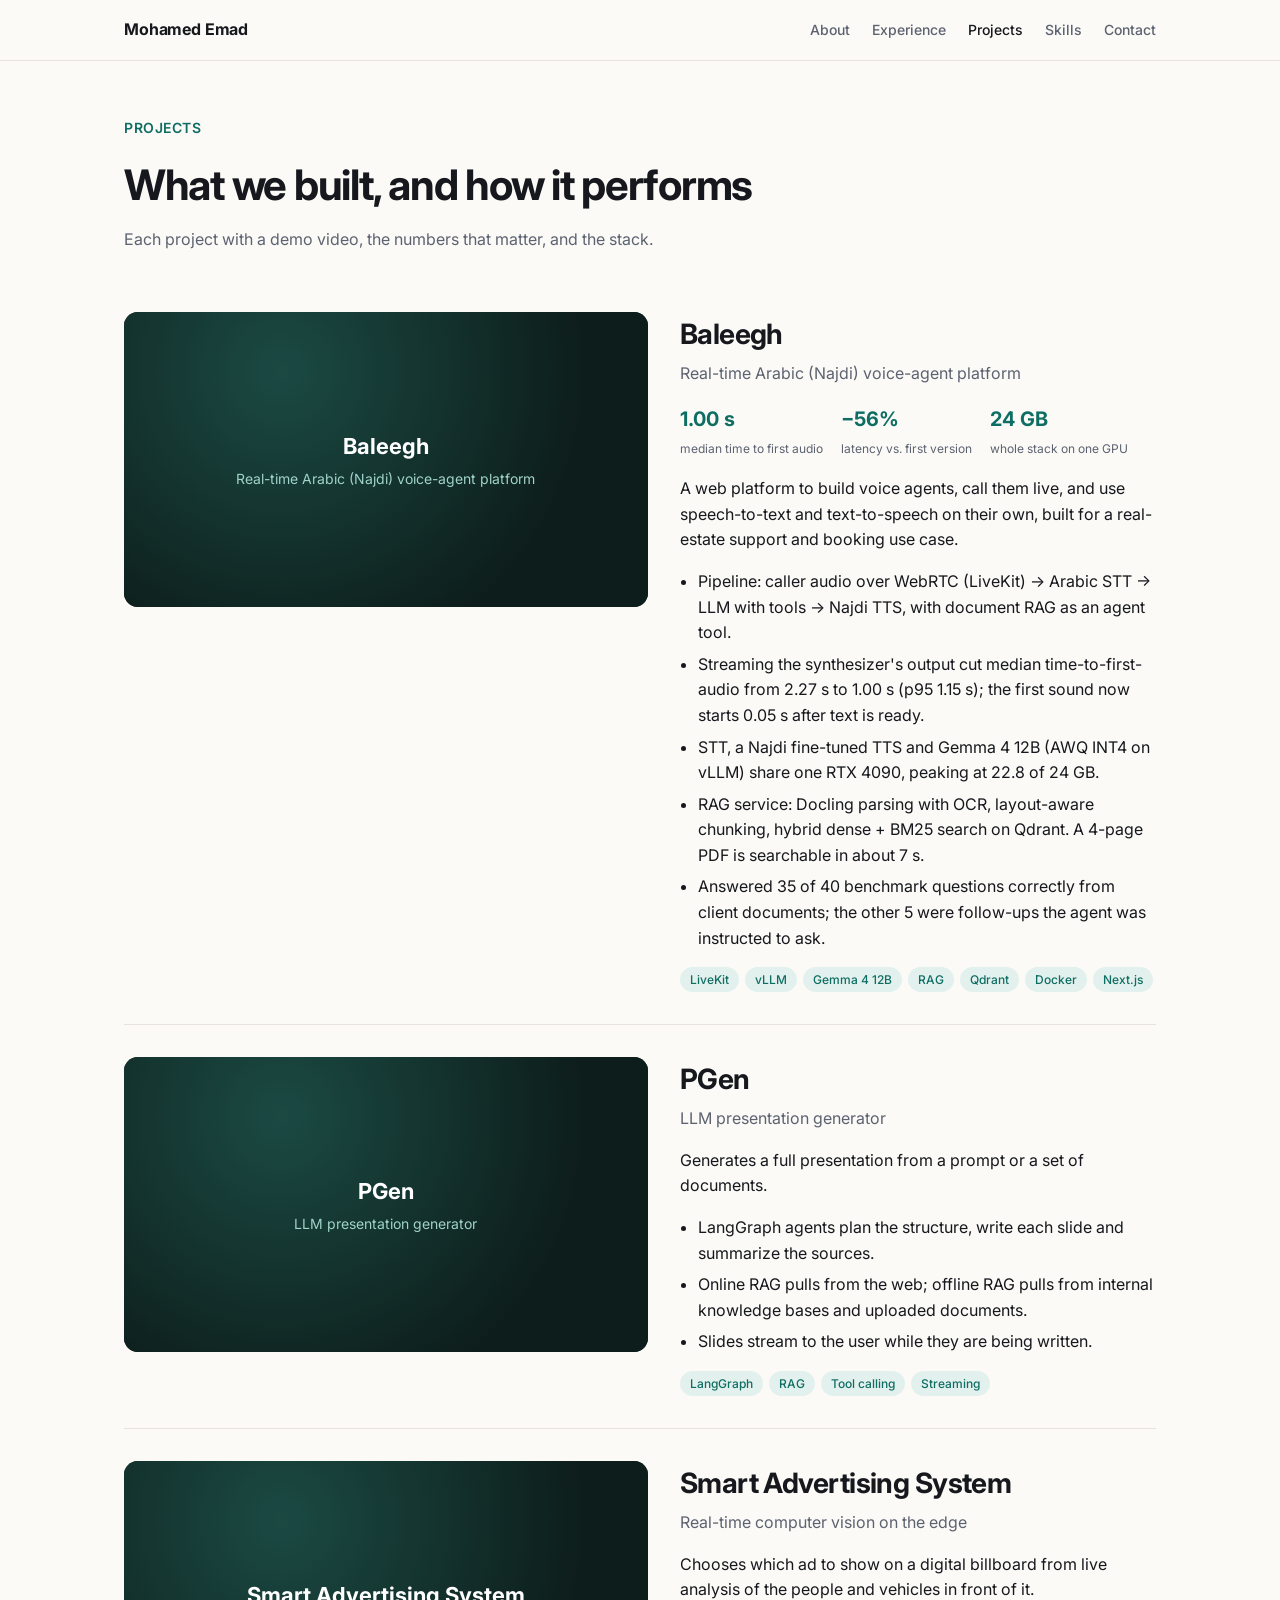
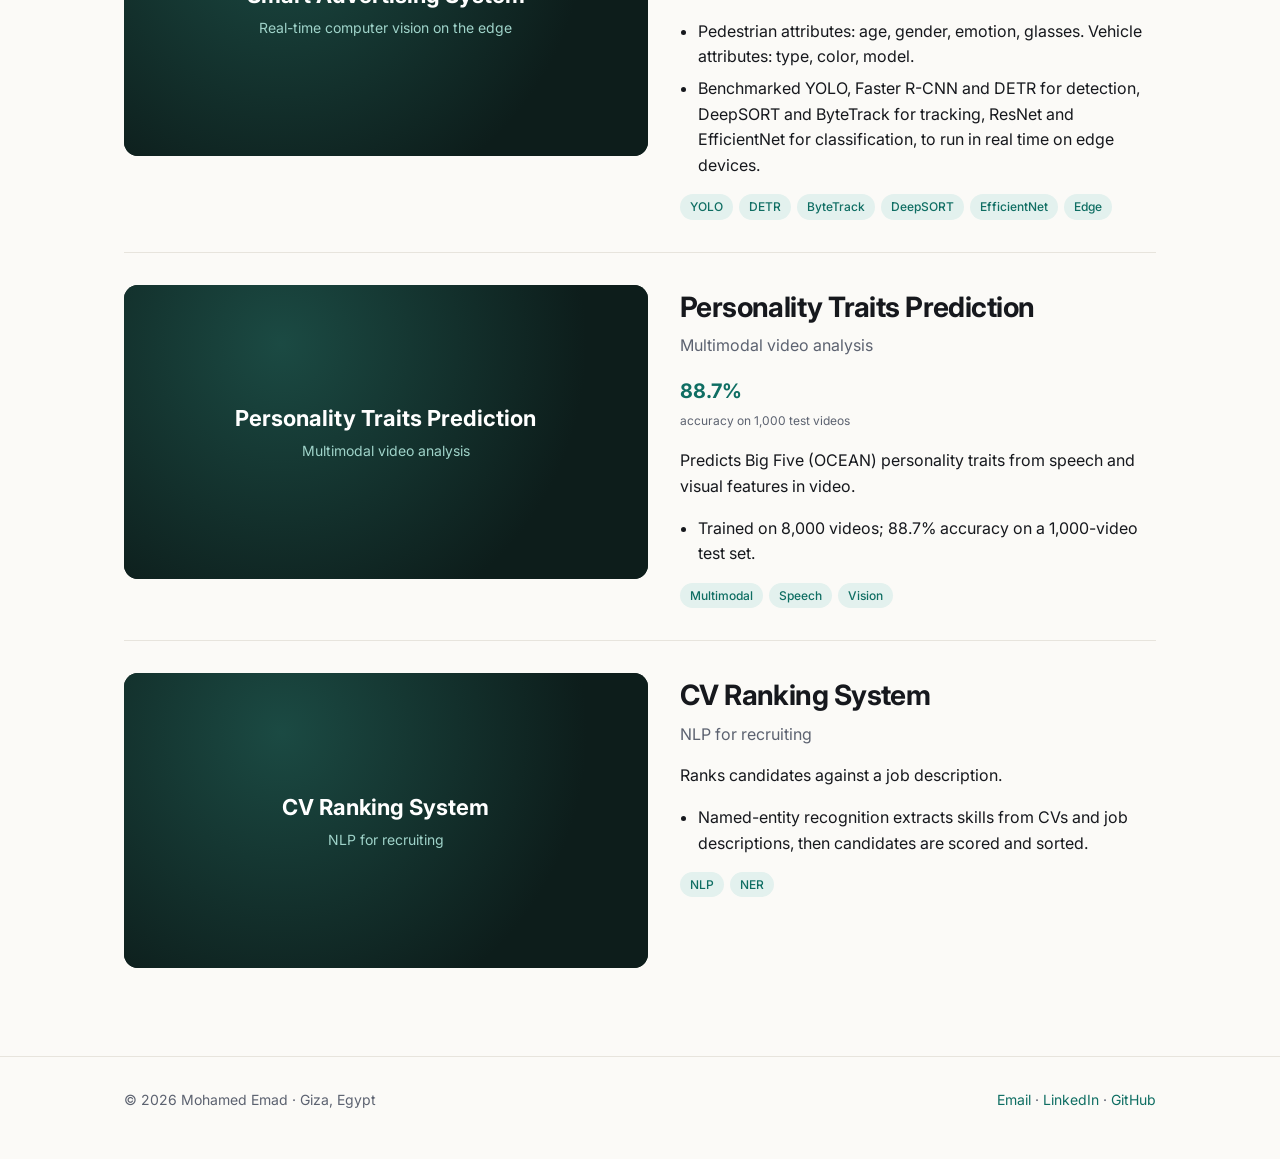
==== projects.html @ a898c3c2 "update" ====
<!DOCTYPE html>
<html lang="en">
<head>
  <meta charset="utf-8">
  <meta name="viewport" content="width=device-width, initial-scale=1">
  <meta name="description" content="Projects by Mohamed Emad: voice agents, LLM systems and real-time computer vision.">
  <title>Projects · Mohamed Emad</title>
  <link rel="preconnect" href="https://fonts.googleapis.com">
  <link href="https://fonts.googleapis.com/css2?family=Inter:wght@400;500;600;700&display=swap" rel="stylesheet">
  <link rel="stylesheet" href="style.css">
</head>
<body data-page="projects">
  <nav class="nav" id="nav"></nav>

  <section>
    <div class="wrap">
      <p class="eyebrow">Projects</p>
      <h1 style="font-size:42px;letter-spacing:-0.03em;margin:0 0 8px">What we built, and how it performs</h1>
      <p class="lead">Each project with a demo video, the numbers that matter, and the stack.</p>
      <div id="cases"></div>
    </div>
  </section>

  <footer id="footer"></footer>

  <script src="data/portfolio.js"></script>
  <script src="app.js"></script>
</body>
</html>
---- style.css ----
:root {
  --bg: #fbfaf7;
  --surface: #ffffff;
  --ink: #16181d;
  --muted: #5c6270;
  --line: #e7e4dd;
  --accent: #0f6e63;
  --accent-soft: #e3f1ee;
  --radius: 14px;
  --max: 1080px;
}

* { box-sizing: border-box; }
html { scroll-behavior: smooth; }
body {
  margin: 0;
  font-family: "Inter", system-ui, -apple-system, "Segoe UI", sans-serif;
  background: var(--bg);
  color: var(--ink);
  line-height: 1.6;
  -webkit-font-smoothing: antialiased;
}
a { color: var(--accent); text-decoration: none; }
a:hover { text-decoration: underline; }
img, video { max-width: 100%; display: block; }

.wrap { max-width: var(--max); margin: 0 auto; padding: 0 24px; }

/* Nav */
.nav {
  position: sticky; top: 0; z-index: 10;
  background: rgba(251, 250, 247, 0.9);
  backdrop-filter: blur(8px);
  border-bottom: 1px solid var(--line);
}
.nav .wrap { display: flex; align-items: center; justify-content: space-between; height: 60px; }
.nav .brand { font-weight: 700; color: var(--ink); letter-spacing: -0.01em; }
.nav ul { list-style: none; display: flex; gap: 22px; margin: 0; padding: 0; }
.nav ul a { color: var(--muted); font-size: 14px; font-weight: 500; }
.nav ul a:hover, .nav ul a.active { color: var(--ink); text-decoration: none; }

/* Hero */
.hero { padding: 72px 0 48px; }
.hero .wrap { display: grid; grid-template-columns: 1fr auto; gap: 48px; align-items: center; }
.eyebrow { color: var(--accent); font-weight: 600; font-size: 14px; letter-spacing: 0.04em; text-transform: uppercase; margin: 0 0 12px; }
.hero h1 { font-size: clamp(36px, 5vw, 54px); line-height: 1.08; letter-spacing: -0.03em; margin: 0 0 12px; }
.hero .tagline { font-size: 18px; color: var(--muted); margin: 0 0 20px; }
.hero p.about { max-width: 600px; margin: 0 0 12px; }
.photo {
  width: 220px; height: 220px; border-radius: 50%; object-fit: cover;
  border: 6px solid var(--surface); box-shadow: 0 10px 30px rgba(0,0,0,0.08);
  background: var(--accent-soft);
}
.actions { display: flex; flex-wrap: wrap; gap: 10px; margin-top: 24px; }
.btn {
  display: inline-flex; align-items: center; gap: 8px;
  padding: 10px 18px; border-radius: 999px; font-weight: 600; font-size: 14px;
  border: 1px solid var(--line); background: var(--surface); color: var(--ink);
}
.btn:hover { text-decoration: none; border-color: var(--ink); }
.btn.primary { background: var(--ink); color: #fff; border-color: var(--ink); }
.btn.primary:hover { background: #000; }

.stats { display: grid; grid-template-columns: repeat(4, 1fr); gap: 1px; background: var(--line); border: 1px solid var(--line); border-radius: var(--radius); overflow: hidden; margin-top: 48px; }
.stat { background: var(--surface); padding: 20px; }
.stat b { display: block; font-size: 28px; letter-spacing: -0.02em; }
.stat span { color: var(--muted); font-size: 13px; }

/* Sections */
section { padding: 56px 0; }
section h2 { font-size: 28px; letter-spacing: -0.02em; margin: 0 0 8px; }
section .lead { color: var(--muted); margin: 0 0 28px; }

.grid { display: grid; gap: 16px; }
.grid.cols-3 { grid-template-columns: repeat(3, 1fr); }
.grid.cols-2 { grid-template-columns: repeat(2, 1fr); }
.card { background: var(--surface); border: 1px solid var(--line); border-radius: var(--radius); padding: 22px; }
.card h3 { margin: 0 0 6px; font-size: 17px; }
.card p { margin: 0; color: var(--muted); font-size: 15px; }

/* Projects */
.project { background: var(--surface); border: 1px solid var(--line); border-radius: var(--radius); overflow: hidden; display: flex; flex-direction: column; }
.media { aspect-ratio: 16 / 9; background: #10201e; position: relative; }
.media video, .media iframe, .media img { width: 100%; height: 100%; object-fit: cover; border: 0; }
.media .placeholder {
  position: absolute; inset: 0; display: grid; place-items: center; text-align: center;
  color: #9fd3c9; font-size: 14px; padding: 16px;
  background: radial-gradient(circle at 30% 20%, #1b4a43, #0d1d1b 70%);
}
.media .placeholder strong { display: block; color: #fff; font-size: 22px; margin-bottom: 4px; }
.project .body { padding: 22px; display: flex; flex-direction: column; gap: 12px; flex: 1; }
.project h3 { margin: 0; font-size: 20px; letter-spacing: -0.01em; }
.project .sub { color: var(--muted); margin: -8px 0 0; font-size: 15px; }
.metrics { display: flex; flex-wrap: wrap; gap: 10px 18px; }
.metrics div b { display: block; font-size: 20px; color: var(--accent); }
.metrics div span { font-size: 12px; color: var(--muted); }
.tags { display: flex; flex-wrap: wrap; gap: 6px; margin-top: auto; }
.tag { font-size: 12px; padding: 3px 10px; border-radius: 999px; background: var(--accent-soft); color: var(--accent); font-weight: 500; }

.case { display: grid; grid-template-columns: 1.1fr 1fr; gap: 32px; align-items: start; padding: 32px 0; border-top: 1px solid var(--line); }
.case:first-of-type { border-top: 0; }
.case .media { border-radius: var(--radius); overflow: hidden; }
.case ul { padding-left: 18px; margin: 0; }
.case li { margin-bottom: 6px; }

/* Experience */
.timeline { border-left: 2px solid var(--line); margin-left: 6px; }
.job { position: relative; padding: 0 0 28px 28px; }
.job::before { content: ""; position: absolute; left: -7px; top: 6px; width: 12px; height: 12px; border-radius: 50%; background: var(--accent); border: 3px solid var(--bg); }
.job h3 { margin: 0; font-size: 17px; }
.job .meta { color: var(--muted); font-size: 14px; margin-bottom: 6px; }
.job ul { margin: 0; padding-left: 18px; }

/* Skills */
.skills { display: grid; grid-template-columns: repeat(auto-fit, minmax(300px, 1fr)); gap: 16px; }
.skills .card .tags { margin-top: 10px; }

footer { border-top: 1px solid var(--line); padding: 32px 0 48px; color: var(--muted); font-size: 14px; }
footer .wrap { display: flex; justify-content: space-between; flex-wrap: wrap; gap: 12px; }

@media (max-width: 860px) {
  .hero .wrap, .case { grid-template-columns: 1fr; }
  .hero .photo { order: -1; width: 140px; height: 140px; }
  .grid.cols-3, .grid.cols-2 { grid-template-columns: 1fr; }
  .stats { grid-template-columns: repeat(2, 1fr); }
  .nav .brand { white-space: nowrap; }
  .nav ul { gap: 14px; }
  .nav ul li:nth-child(1), .nav ul li:nth-child(4) { display: none; }
  .hero { padding-top: 40px; }
}
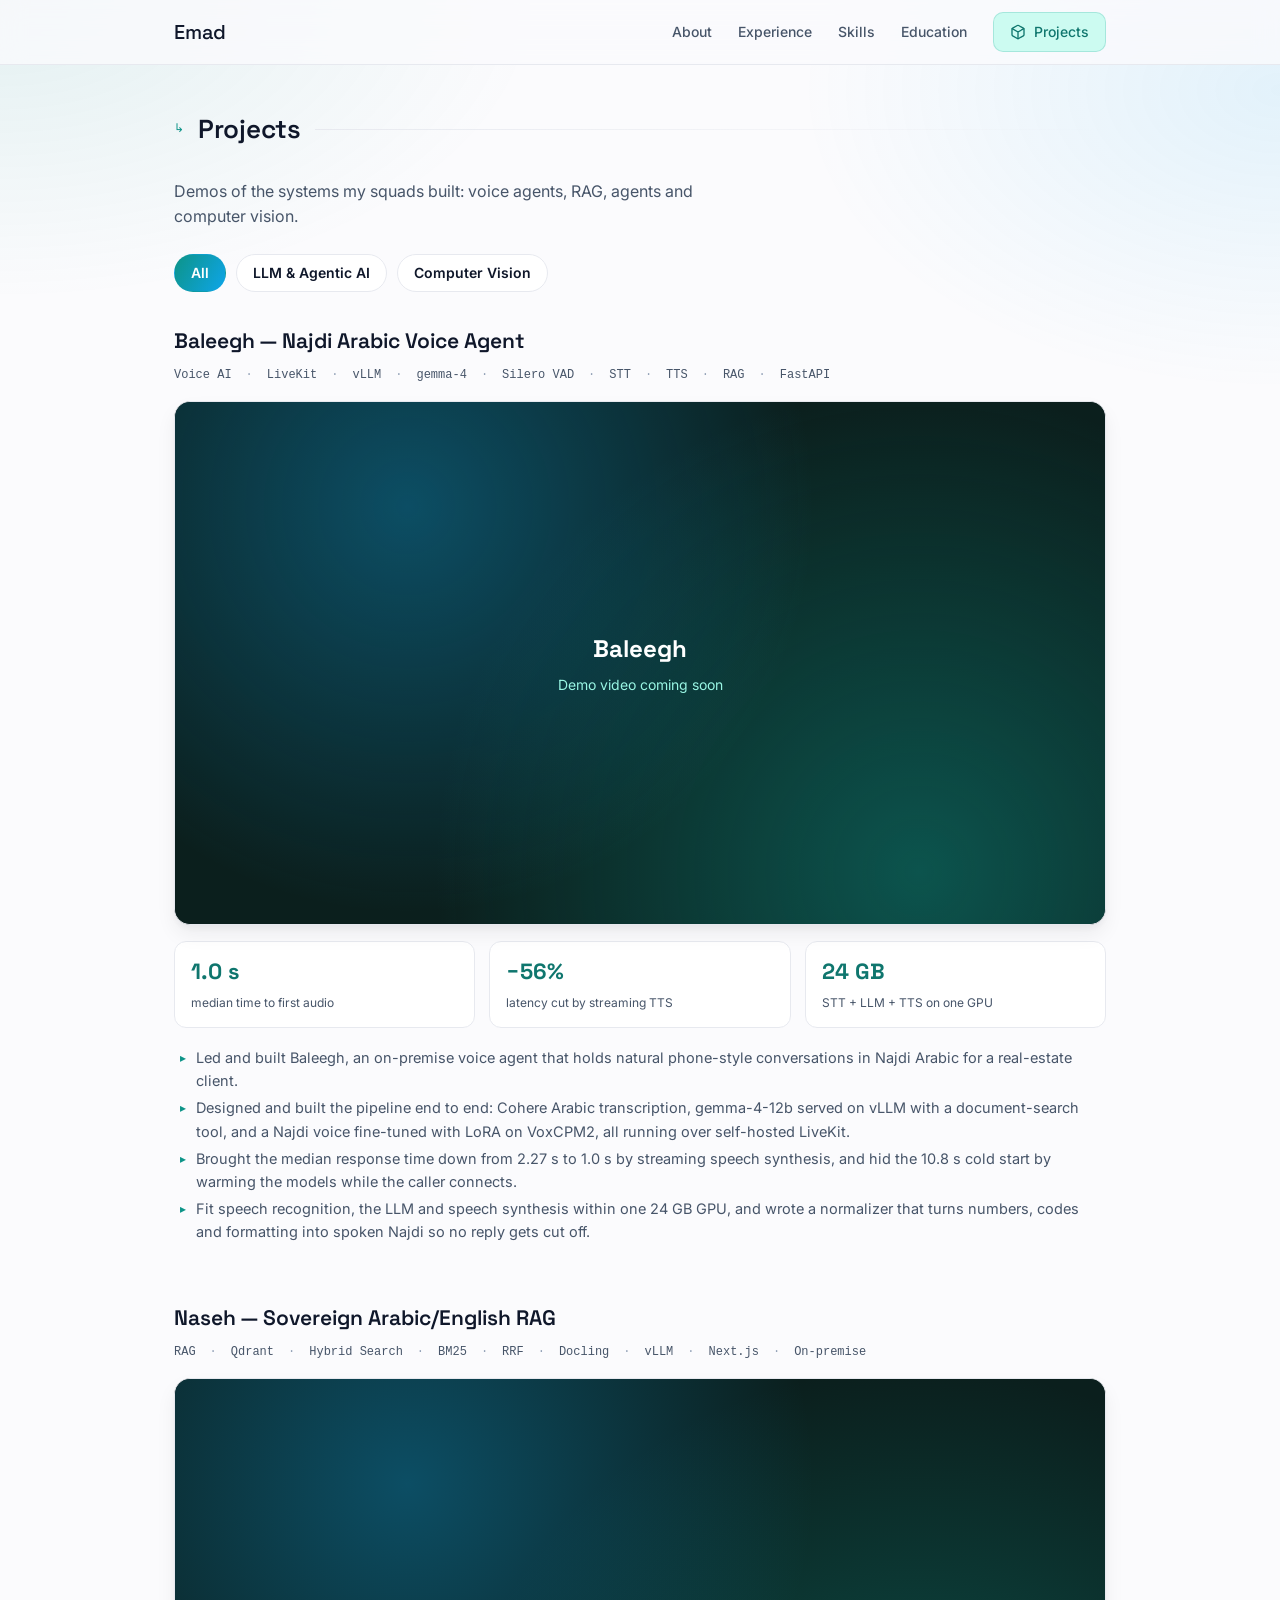
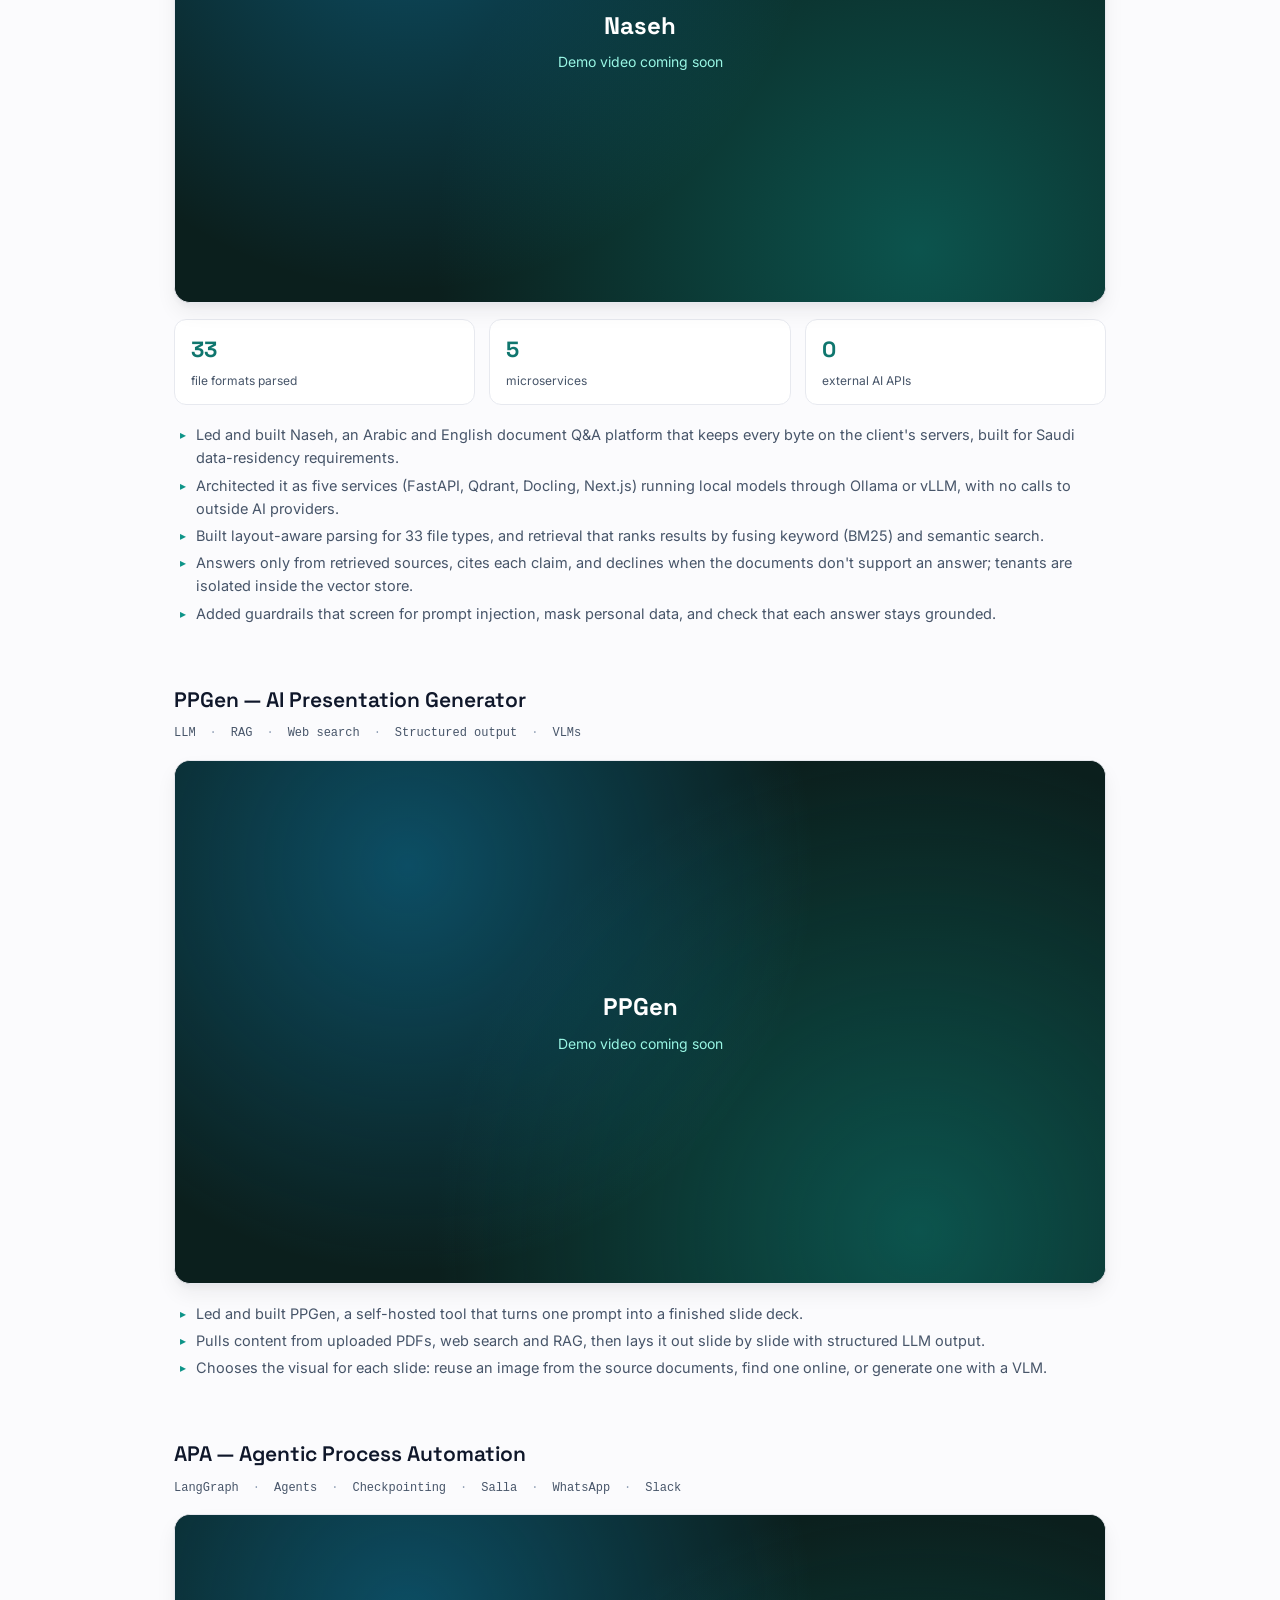
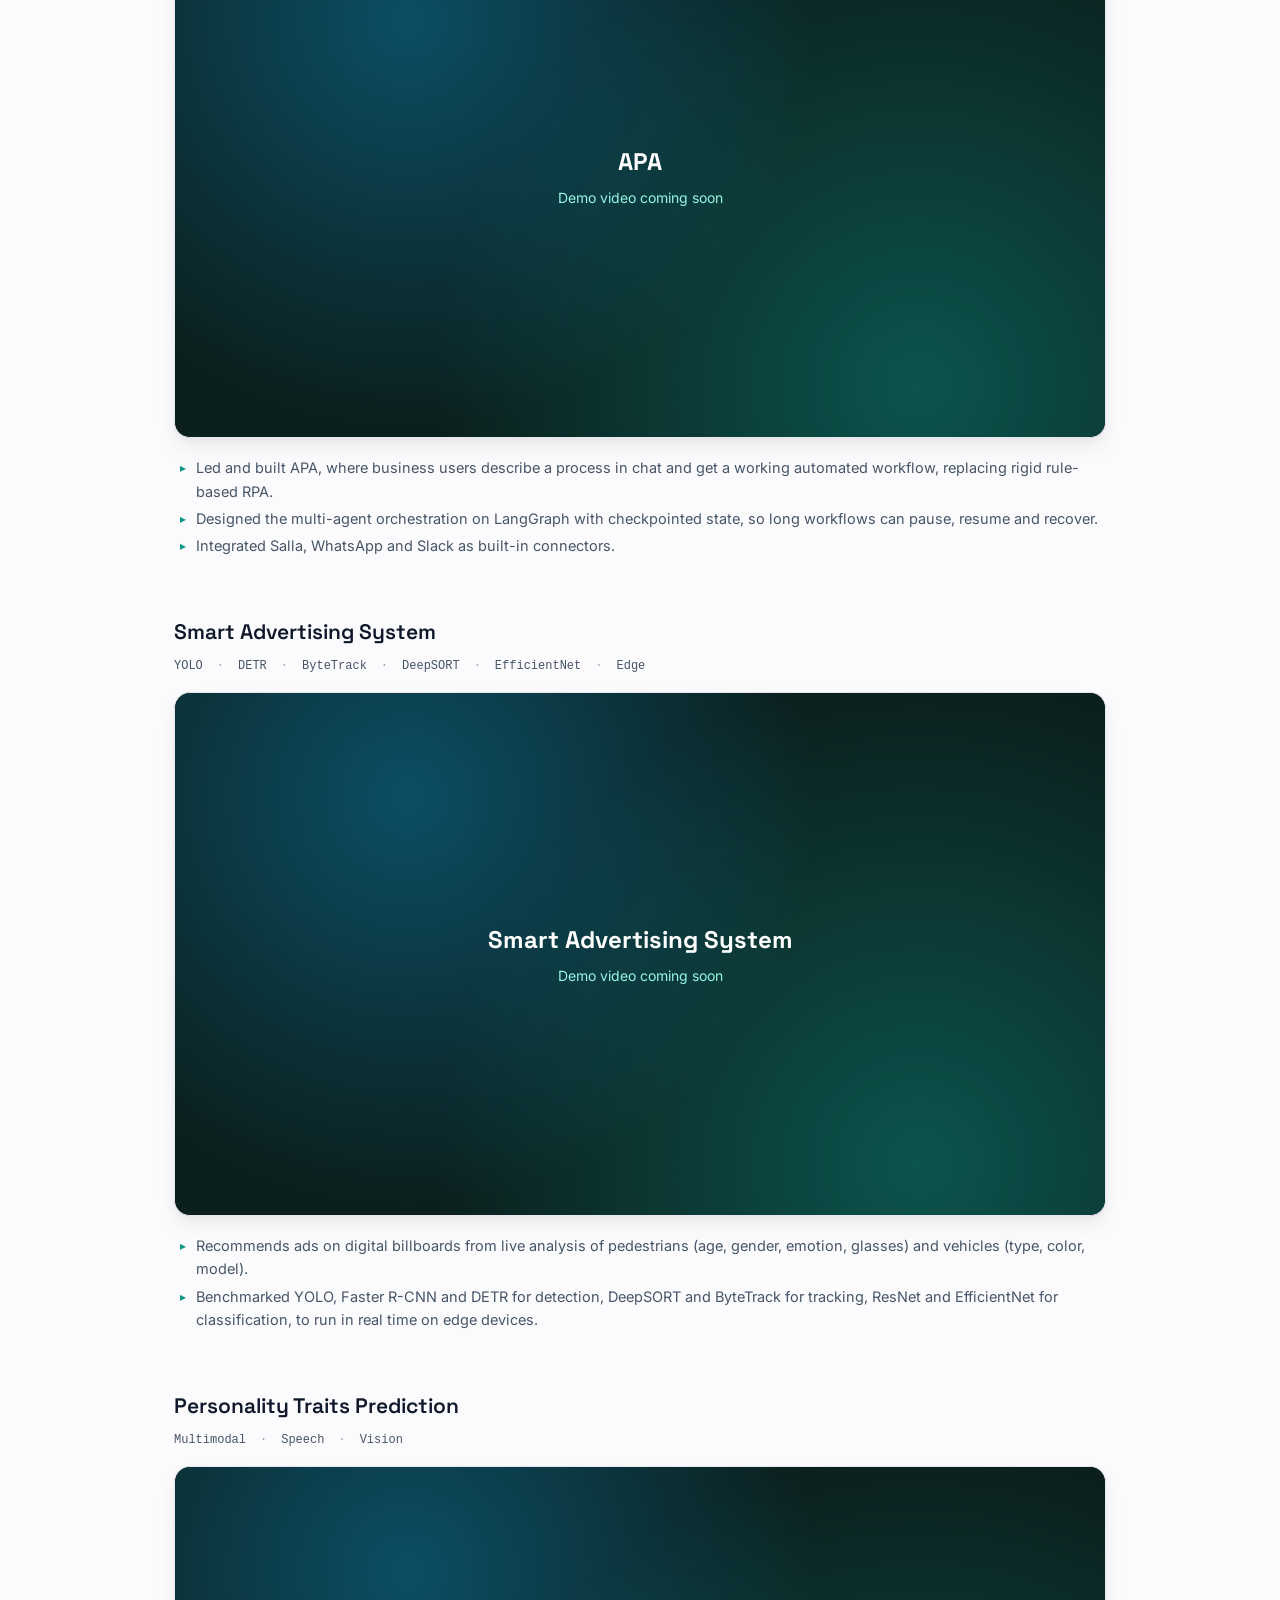
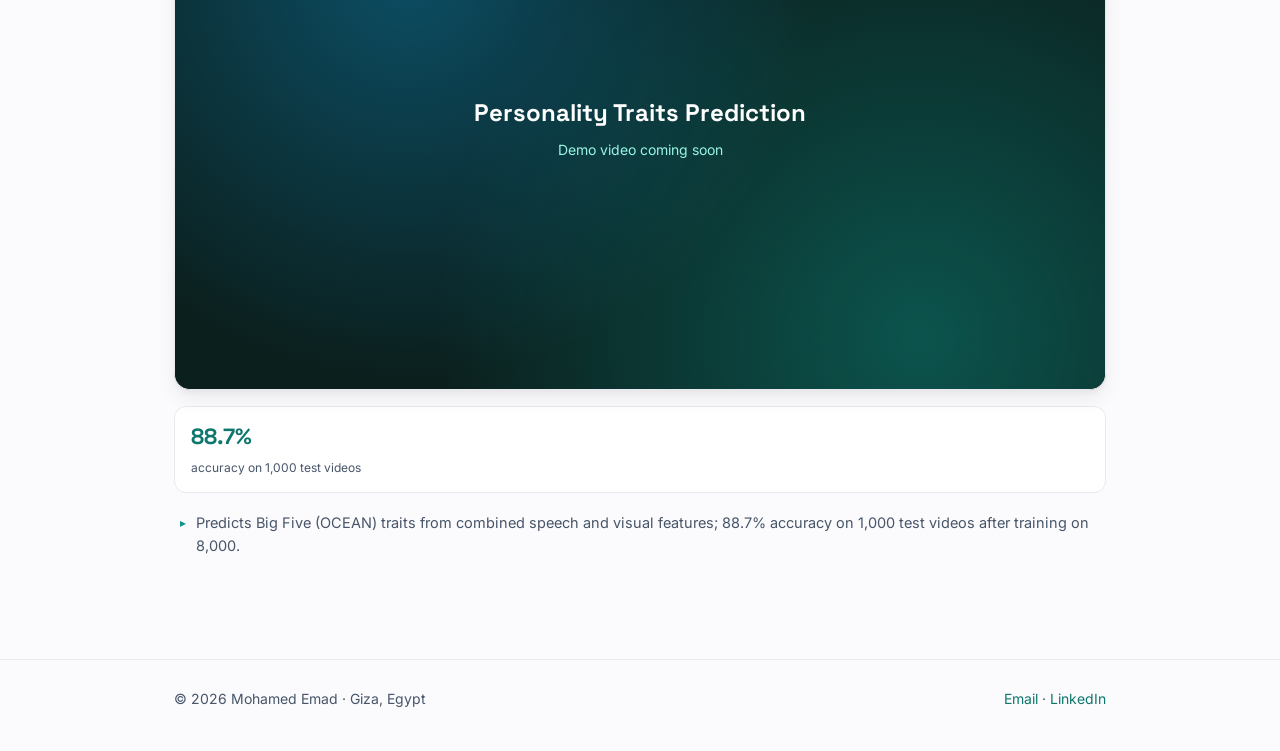
==== commit 85e18768: "new one" ====
--- a/projects.html
+++ b/projects.html
@@ -3,26 +3,25 @@
 <head>
   <meta charset="utf-8">
   <meta name="viewport" content="width=device-width, initial-scale=1">
-  <meta name="description" content="Projects by Mohamed Emad: voice agents, LLM systems and real-time computer vision.">
-  <title>Projects · Mohamed Emad</title>
+  <title>Projects — Mohamed Emad</title>
   <link rel="preconnect" href="https://fonts.googleapis.com">
-  <link href="https://fonts.googleapis.com/css2?family=Inter:wght@400;500;600;700&display=swap" rel="stylesheet">
+  <link rel="preconnect" href="https://fonts.gstatic.com" crossorigin>
+  <link href="https://fonts.googleapis.com/css2?family=Inter:wght@400;500;600;700&family=Space+Grotesk:wght@500;600&display=swap" rel="stylesheet">
   <link rel="stylesheet" href="style.css">
 </head>
 <body data-page="projects">
   <nav class="nav" id="nav"></nav>
-
-  <section>
-    <div class="wrap">
-      <p class="eyebrow">Projects</p>
-      <h1 style="font-size:42px;letter-spacing:-0.03em;margin:0 0 8px">What we built, and how it performs</h1>
-      <p class="lead">Each project with a demo video, the numbers that matter, and the stack.</p>
-      <div id="cases"></div>
+  <section><div class="wrap">
+    <div class="sec-head"><small>↳</small><h2>Projects</h2></div>
+    <p class="summary">Demos of the systems my squads built: voice agents, RAG, agents and computer vision.</p>
+    <div class="filters">
+      <button class="on" data-cat="all">All</button>
+      <button data-cat="llm">LLM &amp; Agentic AI</button>
+      <button data-cat="cv">Computer Vision</button>
     </div>
-  </section>
-
+    <div id="cases"></div>
+  </div></section>
   <footer id="footer"></footer>
-
   <script src="data/portfolio.js"></script>
   <script src="app.js"></script>
 </body>
--- a/style.css
+++ b/style.css
@@ -1,130 +1,155 @@
 :root {
-  --bg: #fbfaf7;
-  --surface: #ffffff;
-  --ink: #16181d;
-  --muted: #5c6270;
-  --line: #e7e4dd;
-  --accent: #0f6e63;
-  --accent-soft: #e3f1ee;
-  --radius: 14px;
-  --max: 1080px;
+  --brand: #0d9488;
+  --brand-dark: #0f766e;
+  --brand-2: #0ea5e9;
+  --brand-soft: #ccfbf1;
+  --brand-softer: #f0fdfa;
+  --bg: #fbfbfd;
+  --bg-elev: #ffffff;
+  --text: #0f172a;
+  --text-muted: #475569;
+  --text-faint: #94a3b8;
+  --border: #e7e9ef;
+  --shadow-sm: 0 1px 2px rgba(15,23,42,.04), 0 1px 3px rgba(15,23,42,.06);
+  --shadow-md: 0 4px 6px rgba(15,23,42,.04), 0 10px 20px rgba(15,23,42,.06);
+  --shadow-lg: 0 12px 24px rgba(13,148,136,.14), 0 4px 8px rgba(15,23,42,.05);
+  --maxw: 980px;
+  --font-sans: "Inter", -apple-system, BlinkMacSystemFont, "Segoe UI", sans-serif;
+  --font-display: "Space Grotesk", var(--font-sans);
+  --font-mono: ui-monospace, SFMono-Regular, "SF Mono", Menlo, Consolas, monospace;
 }
-
 * { box-sizing: border-box; }
-html { scroll-behavior: smooth; }
+html { scroll-behavior: smooth; scroll-padding-top: 72px; }
 body {
-  margin: 0;
-  font-family: "Inter", system-ui, -apple-system, "Segoe UI", sans-serif;
-  background: var(--bg);
-  color: var(--ink);
-  line-height: 1.6;
-  -webkit-font-smoothing: antialiased;
+  margin: 0; font-family: var(--font-sans); color: var(--text); line-height: 1.6;
+  background: var(--bg); -webkit-font-smoothing: antialiased;
 }
-a { color: var(--accent); text-decoration: none; }
-a:hover { text-decoration: underline; }
-img, video { max-width: 100%; display: block; }
-
-.wrap { max-width: var(--max); margin: 0 auto; padding: 0 24px; }
+body::before {
+  content: ""; position: fixed; inset: 0; z-index: -1; pointer-events: none;
+  background:
+    radial-gradient(900px 500px at 0% 0%, rgba(13,148,136,.10), transparent 60%),
+    radial-gradient(800px 500px at 100% 10%, rgba(14,165,233,.10), transparent 60%),
+    radial-gradient(700px 500px at 50% 100%, rgba(13,148,136,.06), transparent 60%);
+}
+a { color: var(--brand-dark); text-decoration: none; }
+img, video { display: block; max-width: 100%; }
+.wrap { max-width: var(--maxw); margin: 0 auto; padding: 0 24px; }
 
 /* Nav */
-.nav {
-  position: sticky; top: 0; z-index: 10;
-  background: rgba(251, 250, 247, 0.9);
-  backdrop-filter: blur(8px);
-  border-bottom: 1px solid var(--line);
-}
-.nav .wrap { display: flex; align-items: center; justify-content: space-between; height: 60px; }
-.nav .brand { font-weight: 700; color: var(--ink); letter-spacing: -0.01em; }
-.nav ul { list-style: none; display: flex; gap: 22px; margin: 0; padding: 0; }
-.nav ul a { color: var(--muted); font-size: 14px; font-weight: 500; }
-.nav ul a:hover, .nav ul a.active { color: var(--ink); text-decoration: none; }
+.nav { position: sticky; top: 0; z-index: 20; background: rgba(251,251,253,.8); backdrop-filter: blur(12px); border-bottom: 1px solid var(--border); }
+.nav .wrap { display: flex; align-items: center; justify-content: space-between; height: 64px; }
+.brand { font-family: var(--font-display); font-size: 20px; font-weight: 500; color: var(--text); letter-spacing: -.01em; }
+.nav ul { list-style: none; display: flex; align-items: center; gap: 26px; margin: 0; padding: 0; }
+.nav ul a { color: var(--text-muted); font-size: 14px; font-weight: 500; }
+.nav ul a:hover, .nav ul a.active { color: var(--text); }
+.pill-link { display: inline-flex; align-items: center; gap: 8px; padding: 8px 16px; border-radius: 10px; background: var(--brand-soft); color: var(--brand-dark) !important; border: 1px solid rgba(13,148,136,.2); }
+.pill-link:hover { background: #b5f5e8; }
+
+/* Icons */
+.ico { width: 16px; height: 16px; flex: none; stroke: currentColor; fill: none; stroke-width: 2; stroke-linecap: round; stroke-linejoin: round; }
 
 /* Hero */
-.hero { padding: 72px 0 48px; }
-.hero .wrap { display: grid; grid-template-columns: 1fr auto; gap: 48px; align-items: center; }
-.eyebrow { color: var(--accent); font-weight: 600; font-size: 14px; letter-spacing: 0.04em; text-transform: uppercase; margin: 0 0 12px; }
-.hero h1 { font-size: clamp(36px, 5vw, 54px); line-height: 1.08; letter-spacing: -0.03em; margin: 0 0 12px; }
-.hero .tagline { font-size: 18px; color: var(--muted); margin: 0 0 20px; }
-.hero p.about { max-width: 600px; margin: 0 0 12px; }
-.photo {
-  width: 220px; height: 220px; border-radius: 50%; object-fit: cover;
-  border: 6px solid var(--surface); box-shadow: 0 10px 30px rgba(0,0,0,0.08);
-  background: var(--accent-soft);
-}
-.actions { display: flex; flex-wrap: wrap; gap: 10px; margin-top: 24px; }
-.btn {
-  display: inline-flex; align-items: center; gap: 8px;
-  padding: 10px 18px; border-radius: 999px; font-weight: 600; font-size: 14px;
-  border: 1px solid var(--line); background: var(--surface); color: var(--ink);
-}
-.btn:hover { text-decoration: none; border-color: var(--ink); }
-.btn.primary { background: var(--ink); color: #fff; border-color: var(--ink); }
-.btn.primary:hover { background: #000; }
-
-.stats { display: grid; grid-template-columns: repeat(4, 1fr); gap: 1px; background: var(--line); border: 1px solid var(--line); border-radius: var(--radius); overflow: hidden; margin-top: 48px; }
-.stat { background: var(--surface); padding: 20px; }
-.stat b { display: block; font-size: 28px; letter-spacing: -0.02em; }
-.stat span { color: var(--muted); font-size: 13px; }
+.hero { padding: 72px 0 40px; }
+.hero .wrap { display: grid; grid-template-columns: 1.35fr 1fr; gap: 40px; align-items: center; }
+.status { display: inline-flex; align-items: center; gap: 8px; font-size: 12px; font-weight: 600; color: var(--brand-dark); background: var(--brand-softer); border: 1px solid rgba(13,148,136,.18); padding: 4px 12px; border-radius: 999px; }
+.status i { width: 8px; height: 8px; border-radius: 50%; background: #22c55e; box-shadow: 0 0 0 3px rgba(34,197,94,.2); }
+.hero h1 { font-family: var(--font-display); font-size: clamp(34px, 5vw, 46px); line-height: 1.1; letter-spacing: -.02em; margin: 18px 0 10px; font-weight: 600; }
+.grad { background: linear-gradient(120deg, var(--brand), var(--brand-2)); -webkit-background-clip: text; background-clip: text; color: transparent; }
+.subtitle { font-weight: 600; font-size: 16px; margin: 0 0 16px; background: linear-gradient(120deg, var(--brand-dark), var(--brand-2)); -webkit-background-clip: text; background-clip: text; color: transparent; }
+.summary { color: var(--text-muted); font-size: 16px; margin: 0 0 24px; max-width: 560px; }
+.contact { display: flex; flex-wrap: wrap; gap: 12px 24px; font-size: 14px; color: var(--text-muted); margin-bottom: 28px; }
+.contact span, .contact a { display: inline-flex; align-items: center; gap: 8px; color: var(--text-muted); }
+.contact .ico { color: var(--brand); }
+.actions { display: flex; gap: 12px; align-items: center; }
+.btn { display: inline-flex; align-items: center; gap: 8px; height: 44px; padding: 0 22px; border-radius: 10px; font-weight: 600; font-size: 14px; }
+.btn.primary { color: #fff; background: linear-gradient(120deg, var(--brand), var(--brand-2)); box-shadow: var(--shadow-lg); }
+.btn.primary:hover { filter: brightness(1.05); }
+.icon-btn { width: 44px; height: 44px; display: grid; place-items: center; border-radius: 10px; border: 1px solid var(--border); background: var(--bg-elev); color: var(--text); box-shadow: var(--shadow-sm); }
+.icon-btn:hover { border-color: var(--brand); color: var(--brand-dark); }
+.icon-btn .ico { width: 20px; height: 20px; }
+.side { display: flex; flex-direction: column; align-items: center; gap: 20px; }
+.ring { padding: 6px; border-radius: 50%; background: linear-gradient(140deg, var(--brand), var(--brand-2)); box-shadow: var(--shadow-lg); }
+.ring img { width: 216px; height: 216px; border-radius: 50%; object-fit: cover; border: 4px solid #fff; background: var(--brand-soft); }
+.stats { display: flex; gap: 28px; }
+.stat { text-align: center; }
+.stat b { display: block; font-family: var(--font-display); font-size: 22px; color: var(--brand-dark); }
+.stat span { font-size: 12px; color: var(--text-muted); }
 
 /* Sections */
-section { padding: 56px 0; }
-section h2 { font-size: 28px; letter-spacing: -0.02em; margin: 0 0 8px; }
-section .lead { color: var(--muted); margin: 0 0 28px; }
-
-.grid { display: grid; gap: 16px; }
-.grid.cols-3 { grid-template-columns: repeat(3, 1fr); }
-.grid.cols-2 { grid-template-columns: repeat(2, 1fr); }
-.card { background: var(--surface); border: 1px solid var(--line); border-radius: var(--radius); padding: 22px; }
-.card h3 { margin: 0 0 6px; font-size: 17px; }
-.card p { margin: 0; color: var(--muted); font-size: 15px; }
-
-/* Projects */
-.project { background: var(--surface); border: 1px solid var(--line); border-radius: var(--radius); overflow: hidden; display: flex; flex-direction: column; }
-.media { aspect-ratio: 16 / 9; background: #10201e; position: relative; }
-.media video, .media iframe, .media img { width: 100%; height: 100%; object-fit: cover; border: 0; }
-.media .placeholder {
-  position: absolute; inset: 0; display: grid; place-items: center; text-align: center;
-  color: #9fd3c9; font-size: 14px; padding: 16px;
-  background: radial-gradient(circle at 30% 20%, #1b4a43, #0d1d1b 70%);
-}
-.media .placeholder strong { display: block; color: #fff; font-size: 22px; margin-bottom: 4px; }
-.project .body { padding: 22px; display: flex; flex-direction: column; gap: 12px; flex: 1; }
-.project h3 { margin: 0; font-size: 20px; letter-spacing: -0.01em; }
-.project .sub { color: var(--muted); margin: -8px 0 0; font-size: 15px; }
-.metrics { display: flex; flex-wrap: wrap; gap: 10px 18px; }
-.metrics div b { display: block; font-size: 20px; color: var(--accent); }
-.metrics div span { font-size: 12px; color: var(--muted); }
-.tags { display: flex; flex-wrap: wrap; gap: 6px; margin-top: auto; }
-.tag { font-size: 12px; padding: 3px 10px; border-radius: 999px; background: var(--accent-soft); color: var(--accent); font-weight: 500; }
-
-.case { display: grid; grid-template-columns: 1.1fr 1fr; gap: 32px; align-items: start; padding: 32px 0; border-top: 1px solid var(--line); }
-.case:first-of-type { border-top: 0; }
-.case .media { border-radius: var(--radius); overflow: hidden; }
-.case ul { padding-left: 18px; margin: 0; }
-.case li { margin-bottom: 6px; }
+section { padding: 44px 0; }
+.sec-head { display: flex; align-items: center; gap: 14px; margin-bottom: 28px; }
+.sec-head small { font-family: var(--font-mono); color: var(--brand); font-size: 12px; }
+.sec-head h2 { font-family: var(--font-display); font-size: 26px; margin: 0; font-weight: 600; letter-spacing: -.01em; }
+.sec-head::after { content: ""; flex: 1; height: 1px; background: linear-gradient(90deg, var(--border), transparent); }
 
 /* Experience */
-.timeline { border-left: 2px solid var(--line); margin-left: 6px; }
-.job { position: relative; padding: 0 0 28px 28px; }
-.job::before { content: ""; position: absolute; left: -7px; top: 6px; width: 12px; height: 12px; border-radius: 50%; background: var(--accent); border: 3px solid var(--bg); }
-.job h3 { margin: 0; font-size: 17px; }
-.job .meta { color: var(--muted); font-size: 14px; margin-bottom: 6px; }
-.job ul { margin: 0; padding-left: 18px; }
+.job { background: var(--bg-elev); border: 1px solid var(--border); border-radius: 16px; padding: 26px 28px; box-shadow: var(--shadow-sm); margin-bottom: 20px; }
+.job-head { display: grid; grid-template-columns: 52px 1fr auto; gap: 16px; align-items: start; margin-bottom: 18px; }
+.logo { width: 52px; height: 52px; border-radius: 12px; border: 1px solid var(--border); object-fit: contain; background: #fff; }
+.logo.mono { display: grid; place-items: center; font-family: var(--font-display); font-weight: 600; color: var(--brand-dark); background: var(--brand-softer); }
+.job h3 { margin: 0; font-size: 18px; }
+.job .co { color: var(--brand-dark); font-weight: 500; font-size: 14px; }
+.date { font-family: var(--font-mono); font-size: 12px; color: var(--text-muted); white-space: nowrap; display: inline-flex; align-items: center; gap: 6px; }
+.date i { width: 7px; height: 7px; border-radius: 50%; background: #22c55e; }
+.roles { display: flex; flex-wrap: wrap; gap: 6px 18px; margin: 4px 0 0; font-size: 13px; color: var(--text-muted); }
+.roles b { color: var(--text); font-weight: 600; }
+.group-label { font-size: 12px; font-weight: 700; letter-spacing: .06em; text-transform: uppercase; color: var(--brand); margin: 22px 0 10px; }
+.proj { margin: 0 0 16px; }
+.proj-title { display: flex; justify-content: space-between; align-items: center; gap: 12px; margin-bottom: 6px; }
+.proj-title b { font-size: 15px; }
+.proj-title span { color: var(--text-muted); font-size: 15px; }
+.demo { flex: none; font-size: 12px; font-weight: 600; color: var(--brand-dark); background: var(--brand-softer); border: 1px solid rgba(13,148,136,.2); padding: 3px 10px; border-radius: 999px; display: inline-flex; align-items: center; gap: 4px; }
+.demo:hover { background: var(--brand-soft); }
+ul.arrows { list-style: none; margin: 0; padding: 0; }
+ul.arrows li { position: relative; padding: 2px 0 2px 22px; color: var(--text-muted); font-size: 14.5px; }
+ul.arrows li::before { content: "▸"; position: absolute; left: 6px; color: var(--brand); font-size: 12px; top: 4px; }
+.proj ul.arrows { border-left: 2px solid var(--brand-soft); margin-left: 2px; }
+.chips { display: flex; flex-wrap: wrap; gap: 4px 14px; margin-top: 18px; padding-top: 14px; border-top: 1px dashed var(--border); }
+.chips span { font-family: var(--font-mono); font-size: 12px; color: var(--text-muted); }
+.chips span + span::before { content: "·"; margin-right: 14px; color: var(--text-faint); }
 
-/* Skills */
-.skills { display: grid; grid-template-columns: repeat(auto-fit, minmax(300px, 1fr)); gap: 16px; }
-.skills .card .tags { margin-top: 10px; }
+/* Skills / education */
+.grid2 { display: grid; grid-template-columns: repeat(auto-fit, minmax(290px, 1fr)); gap: 16px; }
+.card { background: var(--bg-elev); border: 1px solid var(--border); border-radius: 14px; padding: 20px 22px; box-shadow: var(--shadow-sm); }
+.card h3 { margin: 0 0 10px; font-size: 15px; }
+.tags { display: flex; flex-wrap: wrap; gap: 6px; }
+.tag { font-size: 12px; padding: 3px 10px; border-radius: 999px; background: var(--brand-softer); color: var(--brand-dark); border: 1px solid rgba(13,148,136,.15); }
+.edu { display: grid; grid-template-columns: 52px 1fr; gap: 16px; align-items: center; }
+.edu p { margin: 0; color: var(--text-muted); font-size: 14px; }
+.certs a { display: block; padding: 6px 0; font-size: 14px; border-bottom: 1px dashed var(--border); }
+.certs a:last-child { border: 0; }
 
-footer { border-top: 1px solid var(--line); padding: 32px 0 48px; color: var(--muted); font-size: 14px; }
+/* Projects page */
+.filters { display: flex; gap: 10px; margin: 0 0 32px; }
+.filters button { font: inherit; font-size: 14px; font-weight: 600; padding: 7px 16px; border-radius: 999px; border: 1px solid var(--border); background: #fff; color: var(--text); cursor: pointer; }
+.filters button.on { background: linear-gradient(120deg, var(--brand), var(--brand-2)); color: #fff; border-color: transparent; }
+.pcase { margin-bottom: 56px; }
+.pcase-head { display: flex; justify-content: space-between; align-items: baseline; gap: 12px; }
+.pcase h2 { font-family: var(--font-display); font-size: 21px; margin: 0 0 8px; font-weight: 600; }
+.pcase .chips { border: 0; margin: 0 0 16px; padding: 0; }
+.media { aspect-ratio: 16 / 9; border-radius: 16px; overflow: hidden; position: relative; background: #0b1f1d; border: 1px solid var(--border); box-shadow: var(--shadow-md); }
+.media video, .media iframe { position: absolute; inset: 0; width: 100%; height: 100%; border: 0; object-fit: cover; background: #000; }
+.media .ph { position: absolute; inset: 0; display: grid; place-items: center; text-align: center; color: #99f6e4; font-size: 14px;
+  background: radial-gradient(circle at 25% 20%, rgba(14,165,233,.35), transparent 50%), radial-gradient(circle at 80% 90%, rgba(13,148,136,.45), transparent 55%), #0b1f1d; }
+.media .ph b { display: block; color: #fff; font-family: var(--font-display); font-size: 24px; margin-bottom: 6px; }
+.metrics { display: flex; flex-wrap: wrap; gap: 14px; margin-top: 16px; }
+.metric { flex: 1 1 160px; background: #fff; border: 1px solid var(--border); border-radius: 12px; padding: 12px 16px; }
+.metric b { display: block; font-family: var(--font-display); font-size: 22px; color: var(--brand-dark); }
+.metric span { font-size: 12px; color: var(--text-muted); }
+.pcase ul.arrows { margin-top: 16px; }
+
+footer { border-top: 1px solid var(--border); padding: 28px 0 40px; color: var(--text-muted); font-size: 14px; }
 footer .wrap { display: flex; justify-content: space-between; flex-wrap: wrap; gap: 12px; }
 
 @media (max-width: 860px) {
-  .hero .wrap, .case { grid-template-columns: 1fr; }
-  .hero .photo { order: -1; width: 140px; height: 140px; }
-  .grid.cols-3, .grid.cols-2 { grid-template-columns: 1fr; }
-  .stats { grid-template-columns: repeat(2, 1fr); }
-  .nav .brand { white-space: nowrap; }
+  .hero { padding-top: 40px; }
+  .hero .wrap { grid-template-columns: 1fr; }
+  .side { order: -1; }
+  .ring img { width: 150px; height: 150px; }
+  .nav ul li.hide-sm { display: none; }
   .nav ul { gap: 14px; }
-  .nav ul li:nth-child(1), .nav ul li:nth-child(4) { display: none; }
-  .hero { padding-top: 40px; }
+  .job { padding: 20px; }
+  .job-head { grid-template-columns: 44px 1fr; }
+  .job-head .date { grid-column: 1 / -1; }
+  .logo { width: 44px; height: 44px; }
 }
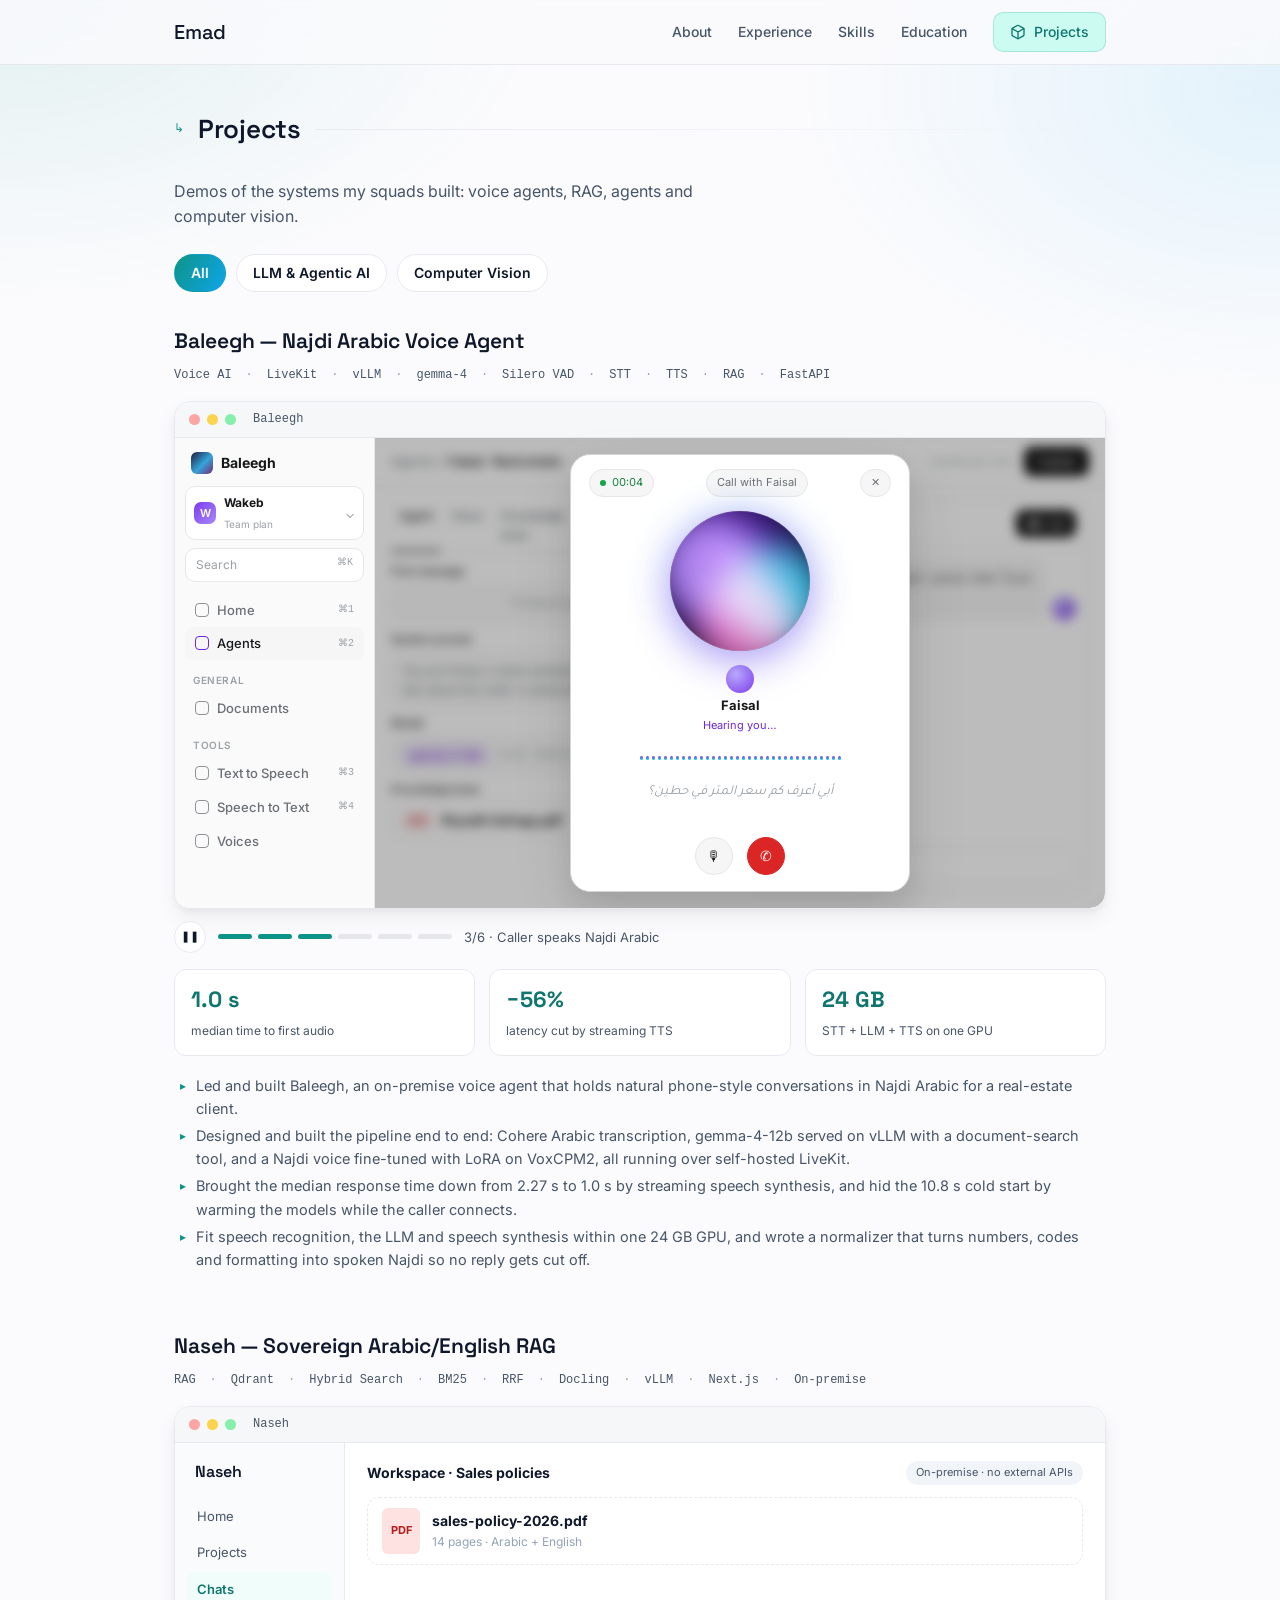
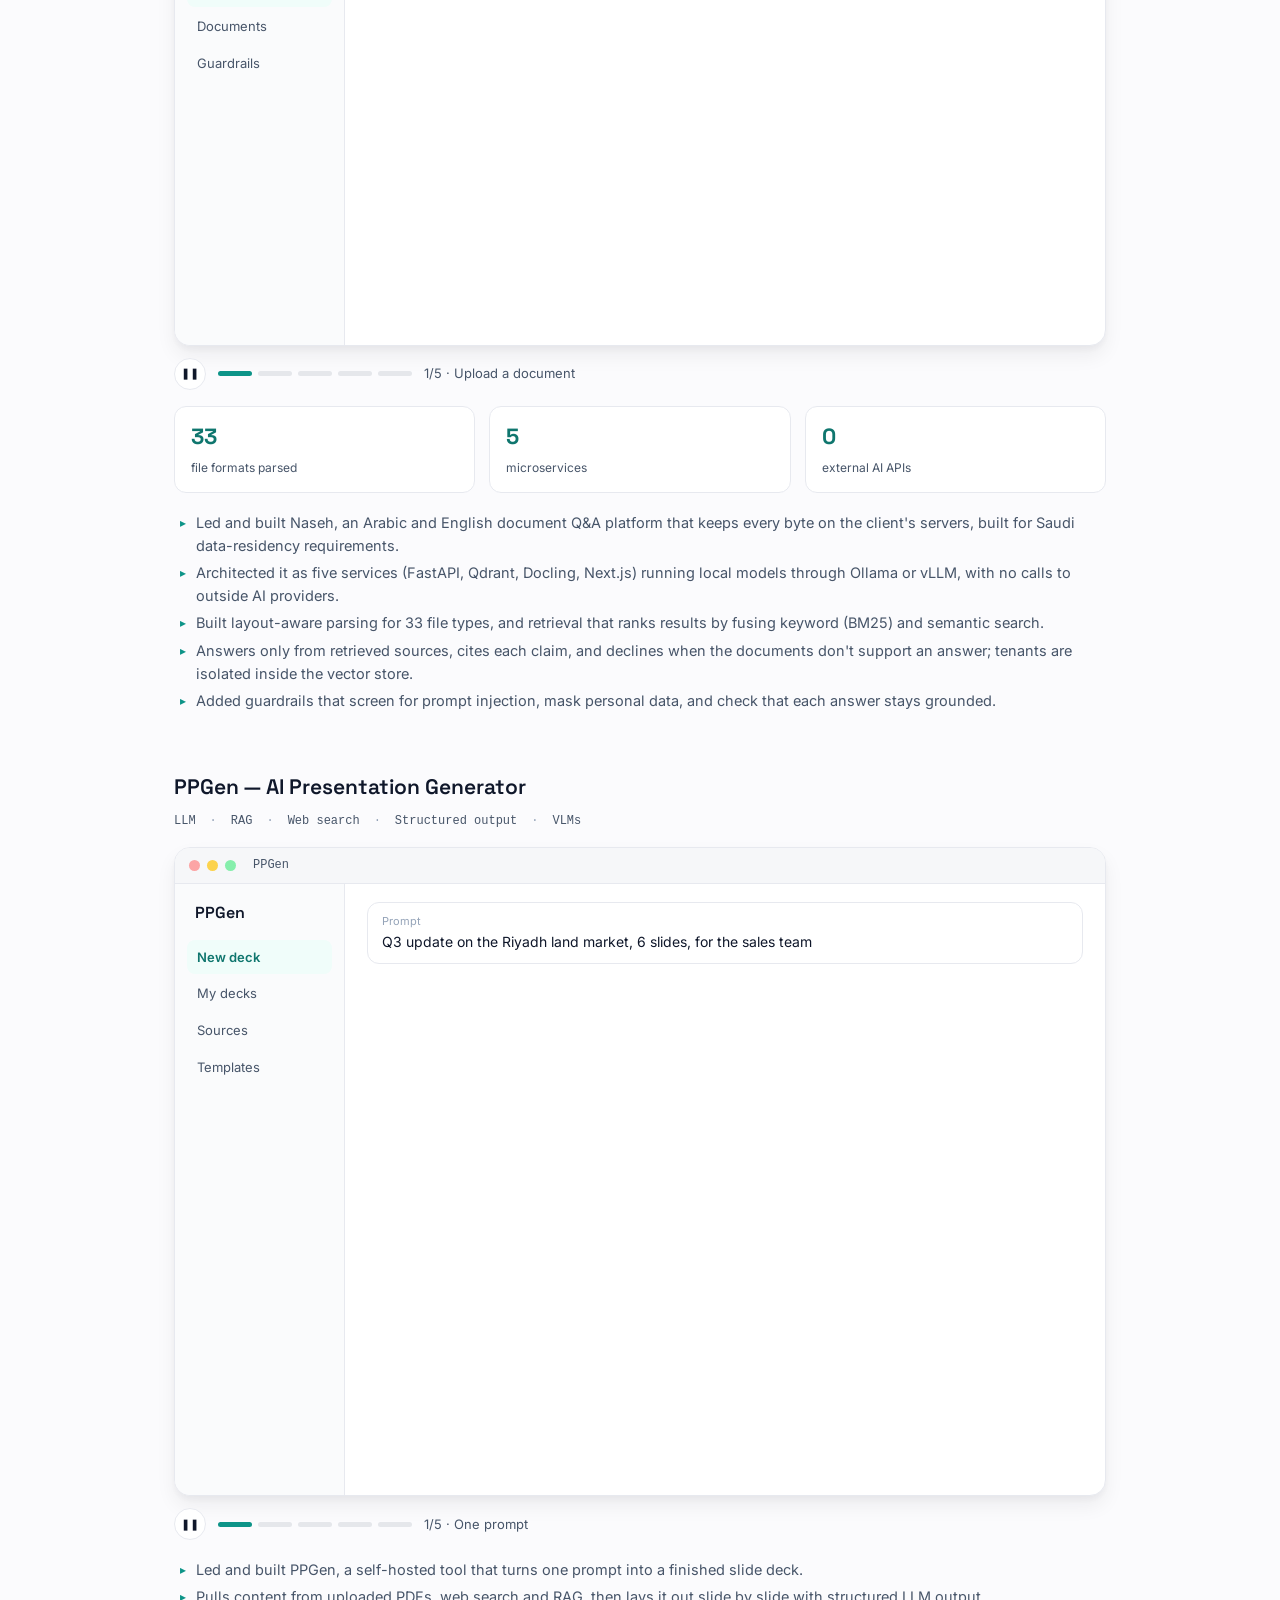
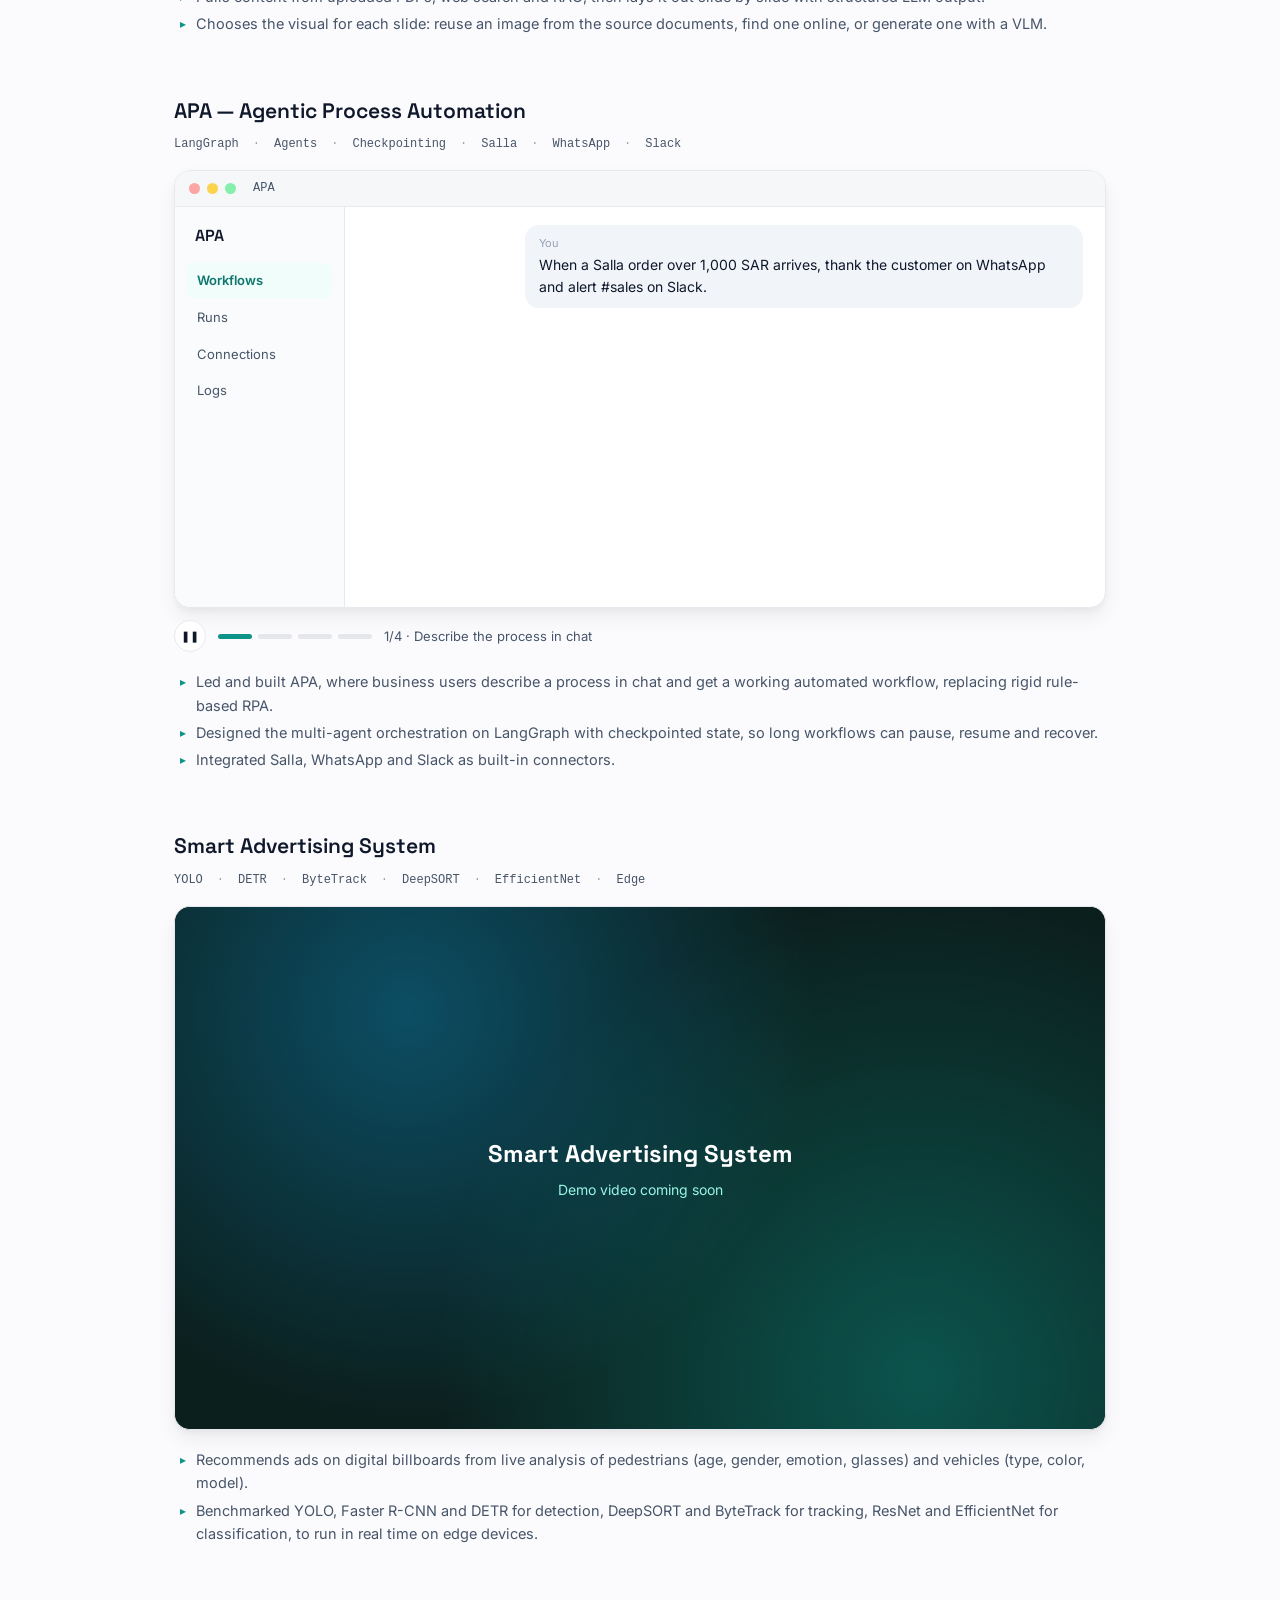
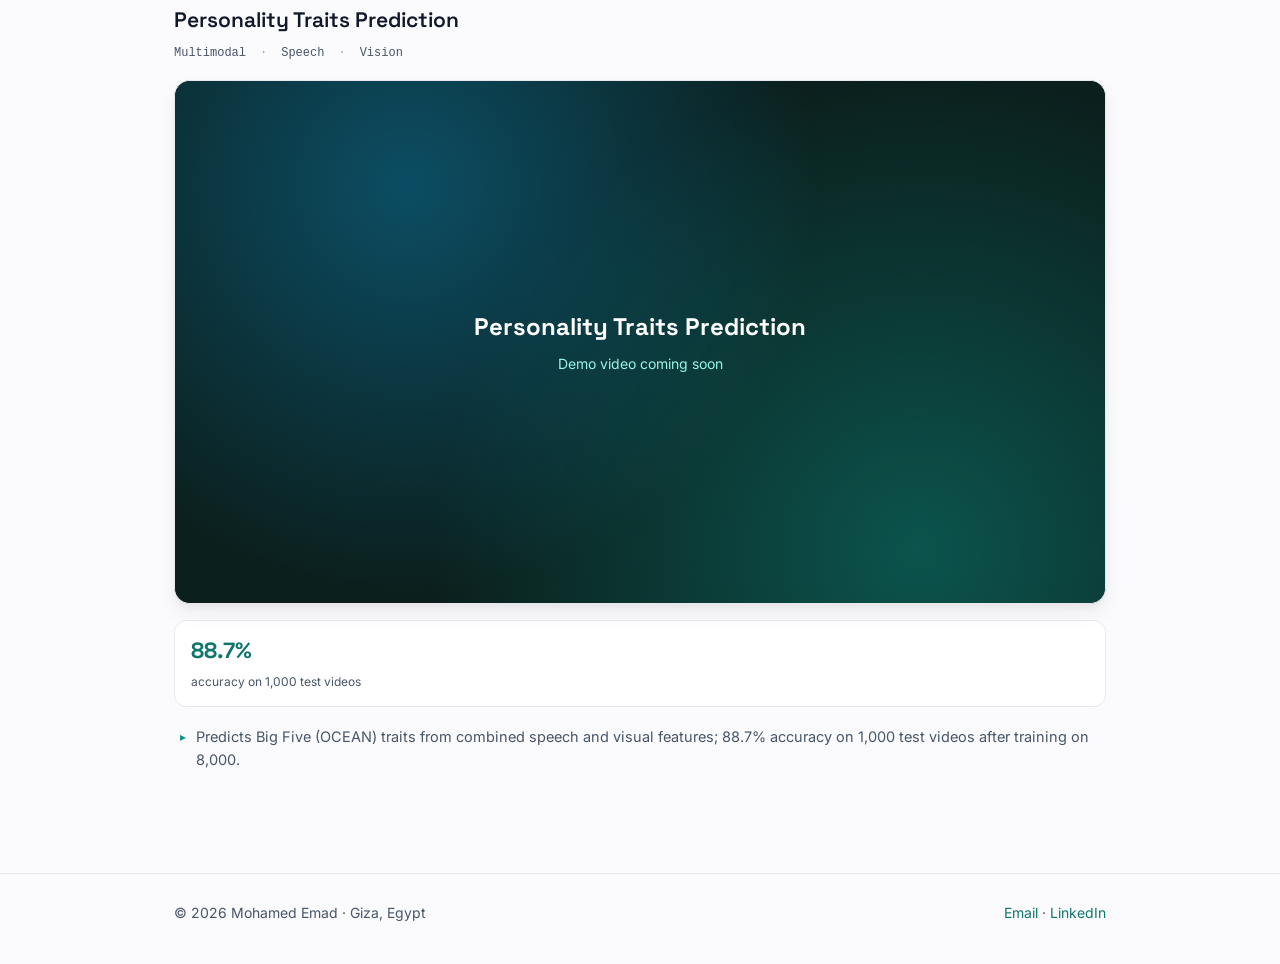
==== commit 68a314d1: "new shows" ====
--- a/projects.html
+++ b/projects.html
@@ -6,7 +6,10 @@
   <title>Projects — Mohamed Emad</title>
   <link rel="preconnect" href="https://fonts.googleapis.com">
   <link rel="preconnect" href="https://fonts.gstatic.com" crossorigin>
-  <link href="https://fonts.googleapis.com/css2?family=Inter:wght@400;500;600;700&family=Space+Grotesk:wght@500;600&display=swap" rel="stylesheet">
+  <link href="https://fonts.googleapis.com/css2?family=Inter:wght@400;500;600;700&family=Space+Grotesk:wght@500;600&family=Tajawal:wght@400;500;700&display=swap" rel="stylesheet">
+  <link rel="icon" href="assets/favicon.svg" type="image/svg+xml">
+  <link rel="icon" href="assets/favicon-32.png" sizes="32x32" type="image/png">
+  <link rel="apple-touch-icon" href="assets/apple-touch-icon.png">
   <link rel="stylesheet" href="style.css">
 </head>
 <body data-page="projects">
@@ -23,6 +26,7 @@
   </div></section>
   <footer id="footer"></footer>
   <script src="data/portfolio.js"></script>
+  <script src="demos.js"></script>
   <script src="app.js"></script>
 </body>
 </html>
--- a/style.css
+++ b/style.css
@@ -68,7 +68,7 @@
 .icon-btn:hover { border-color: var(--brand); color: var(--brand-dark); }
 .icon-btn .ico { width: 20px; height: 20px; }
 .side { display: flex; flex-direction: column; align-items: center; gap: 20px; }
-.ring { padding: 6px; border-radius: 50%; background: linear-gradient(140deg, var(--brand), var(--brand-2)); box-shadow: var(--shadow-lg); }
+.ring { padding: 6px; border-radius: 50%; background: linear-gradient(140deg, var(--brand), var(--brand-2)); box-shadow: 0 0 0 10px rgba(13,148,136,.10), 0 18px 45px rgba(13,148,136,.38), 0 6px 18px rgba(14,165,233,.22); }
 .ring img { width: 216px; height: 216px; border-radius: 50%; object-fit: cover; border: 4px solid #fff; background: var(--brand-soft); }
 .stats { display: flex; gap: 28px; }
 .stat { text-align: center; }
@@ -153,3 +153,182 @@
   .job-head .date { grid-column: 1 / -1; }
   .logo { width: 44px; height: 44px; }
 }
+
+/* ---------- Animated demos ---------- */
+.demo-box { margin-top: 4px; }
+.demo-win { border-radius: 16px; overflow: hidden; background: #fff; border: 1px solid var(--border); box-shadow: var(--shadow-md); }
+.d-bar { height: 36px; display: flex; align-items: center; gap: 7px; padding: 0 14px; background: #f6f7f9; border-bottom: 1px solid var(--border); }
+.d-bar i { width: 11px; height: 11px; border-radius: 50%; background: #e2e5ea; }
+.d-bar i:nth-child(1) { background: #fca5a5; } .d-bar i:nth-child(2) { background: #fcd34d; } .d-bar i:nth-child(3) { background: #86efac; }
+.d-bar span { margin-left: 10px; font-size: 12px; color: var(--text-muted); font-family: var(--font-mono); }
+.d-body { display: grid; grid-template-columns: 170px 1fr; min-height: 400px; }
+.d-side { background: #fafbfc; border-right: 1px solid var(--border); padding: 16px 12px; }
+.d-app { font-family: var(--font-display); font-weight: 600; margin: 0 8px 14px; }
+.d-nav { font-size: 13px; color: var(--text-muted); padding: 7px 10px; border-radius: 8px; margin-bottom: 2px; }
+.d-nav.on { background: var(--brand-softer); color: var(--brand-dark); font-weight: 600; }
+.d-main { padding: 18px 22px; display: flex; flex-direction: column; gap: 12px; font-size: 14px; }
+.d-head { display: flex; justify-content: space-between; align-items: center; gap: 10px; }
+[data-s] { opacity: 0; transform: translateY(8px); transition: opacity .45s ease var(--dl, 0s), transform .45s ease var(--dl, 0s); }
+[data-s].on { opacity: 1; transform: none; }
+.pill { font-size: 11px; padding: 3px 10px; border-radius: 999px; background: #f1f5f9; color: var(--text-muted); white-space: nowrap; }
+.pill.live { background: #dcfce7; color: #15803d; }
+.row { display: flex; align-items: center; flex-wrap: wrap; }
+.row.gap { gap: 8px; } .row.end { justify-content: flex-end; gap: 8px; }
+.chip { font-size: 12px; padding: 4px 10px; border-radius: 8px; background: #f1f5f9; color: var(--text-muted); border: 1px solid var(--border); }
+.chip.ok { background: #ecfdf5; color: #047857; border-color: #a7f3d0; }
+.chip.warn { background: #fffbeb; color: #b45309; border-color: #fde68a; }
+.bubble { max-width: 78%; padding: 10px 14px; border-radius: 14px; line-height: 1.55; }
+.bubble small { display: block; font-size: 11px; color: var(--text-faint); margin-bottom: 2px; }
+.bubble.user { align-self: flex-end; background: #f1f5f9; }
+.bubble.agent { align-self: flex-start; background: var(--brand-softer); border: 1px solid rgba(13,148,136,.18); }
+.bubble.small { max-width: 60%; font-size: 13px; }
+.bubble[dir=rtl] { font-family: "Noto Kufi Arabic", "Segoe UI", Tahoma, sans-serif; }
+.bubble.user[dir=rtl] { align-self: flex-start; } .bubble.agent[dir=rtl] { align-self: flex-end; }
+.wave { display: flex; gap: 2px; align-items: center; height: 22px; margin-top: 6px; }
+.wave i { width: 3px; height: 30%; border-radius: 2px; background: var(--brand); opacity: .7; }
+.on > .wave i, .on .wave i { animation: wv .9s ease-in-out infinite; animation-delay: var(--d); }
+@keyframes wv { 0%, 100% { height: 20%; } 50% { height: 100%; } }
+.pipe { display: flex; align-items: center; gap: 6px; flex-wrap: wrap; }
+.pipe div { background: #fff; border: 1px solid var(--border); border-radius: 10px; padding: 6px 10px; font-size: 12px; }
+.pipe div b { display: block; } .pipe div span { color: var(--brand-dark); font-family: var(--font-mono); }
+.pipe em { color: var(--text-faint); font-style: normal; }
+.pipe.on div { animation: lit .5s ease both; } .pipe.on div:nth-of-type(2) { animation-delay: .5s; } .pipe.on div:nth-of-type(3) { animation-delay: 1s; } .pipe.on div:nth-of-type(4) { animation-delay: 1.5s; }
+@keyframes lit { from { background: #fff; } to { background: var(--brand-softer); border-color: rgba(13,148,136,.35); } }
+.src { margin-top: 6px; font-size: 11px; color: var(--brand-dark); font-family: var(--font-mono); }
+.badge-big { align-self: flex-end; font-family: var(--font-display); font-size: 26px; font-weight: 600; color: var(--brand-dark); }
+.badge-big span { font-family: var(--font-sans); font-size: 12px; color: var(--text-muted); font-weight: 400; }
+.file { display: flex; gap: 12px; align-items: center; border: 1px dashed var(--border); border-radius: 12px; padding: 10px 14px; }
+.file small { display: block; color: var(--text-faint); font-size: 12px; }
+.ficon { width: 38px; height: 46px; border-radius: 6px; background: #fee2e2; color: #b91c1c; font-size: 11px; font-weight: 700; display: grid; place-items: center; }
+.steps { display: grid; gap: 8px; }
+.bar { display: grid; grid-template-columns: 210px 1fr; align-items: center; gap: 10px; font-size: 12px; color: var(--text-muted); }
+.bar i { height: 6px; border-radius: 4px; background: #eef2f6; position: relative; overflow: hidden; }
+.bar i::after { content: ""; position: absolute; inset: 0; width: 0; background: linear-gradient(90deg, var(--brand), var(--brand-2)); }
+.steps.on .bar i::after { animation: fill 1s ease forwards; animation-delay: var(--dl, 0s); }
+@keyframes fill { to { width: var(--w); } }
+sup { color: var(--brand-dark); font-weight: 700; }
+.cites { display: flex; flex-wrap: wrap; gap: 6px; margin-top: 8px; }
+.cites span { font-size: 11px; font-family: var(--font-mono); background: #fff; border: 1px solid var(--border); border-radius: 6px; padding: 2px 8px; color: var(--text-muted); }
+.guard { font-size: 12px; padding: 8px 12px; border-radius: 10px; background: #fef2f2; color: #b91c1c; border: 1px solid #fecaca; }
+.prompt { border: 1px solid var(--border); border-radius: 12px; padding: 10px 14px; background: #fff; }
+.prompt span { display: block; font-size: 11px; color: var(--text-faint); }
+.outline { margin: 0; padding-left: 20px; columns: 2; font-size: 13px; color: var(--text-muted); }
+.slides { display: grid; grid-template-columns: repeat(3, 1fr); gap: 10px; }
+.slide { border: 1px solid var(--border); border-radius: 10px; padding: 8px; font-size: 12px; background: #fff; }
+.slide b { display: block; margin: 6px 0 4px; }
+.thumb { aspect-ratio: 16/9; border-radius: 6px; }
+.thumb.web { background: linear-gradient(135deg, #bae6fd, #e0f2fe); } .thumb.pdf { background: linear-gradient(135deg, #fecaca, #fff1f2); } .thumb.gen { background: linear-gradient(135deg, #a7f3d0, #ccfbf1); }
+.slide [class^=tag-] { font-size: 10px; padding: 1px 6px; border-radius: 6px; }
+.tag-web { background: #e0f2fe; color: #0369a1; } .tag-pdf { background: #fee2e2; color: #b91c1c; } .tag-gen { background: #ccfbf1; color: #0f766e; }
+.btn-mini { font-size: 12px; font-weight: 600; color: #fff; padding: 6px 12px; border-radius: 8px; background: linear-gradient(120deg, var(--brand), var(--brand-2)); }
+.flow { display: flex; align-items: center; gap: 6px; flex-wrap: wrap; margin: 8px 0; }
+.flow em { font-style: normal; color: var(--text-faint); }
+.node { position: relative; border: 1px solid var(--border); border-radius: 12px; padding: 10px 14px; background: #fff; min-width: 140px; box-shadow: var(--shadow-sm); }
+.node small { display: block; font-size: 11px; color: var(--brand); font-weight: 600; text-transform: uppercase; letter-spacing: .04em; }
+.node b { font-size: 13px; }
+.tick { position: absolute; top: -8px; right: -8px; width: 20px; height: 20px; border-radius: 50%; background: #22c55e; color: #fff; font-size: 11px; font-style: normal; display: grid; place-items: center; }
+.d-ctrl { display: flex; align-items: center; gap: 12px; margin-top: 12px; }
+.d-ctrl button { width: 32px; height: 32px; border-radius: 50%; border: 1px solid var(--border); background: #fff; cursor: pointer; font-size: 11px; color: var(--text); }
+.d-steps { display: flex; gap: 6px; }
+.d-steps span { width: 34px; height: 5px; border-radius: 3px; background: #e5e7eb; cursor: pointer; overflow: hidden; }
+.d-steps span i { display: block; height: 100%; width: 0; background: var(--brand); }
+.d-steps span.done i { width: 100%; }
+.d-steps span.cur i { animation: prog var(--t) linear forwards; }
+.paused .d-steps span.cur i { animation-play-state: paused; }
+@keyframes prog { to { width: 100%; } }
+.d-cap { font-size: 13px; color: var(--text-muted); }
+@media (max-width: 860px) {
+  .d-body { grid-template-columns: 1fr; } .d-side { display: none; }
+  .bubble { max-width: 92%; } .bar { grid-template-columns: 1fr; gap: 4px; } .slides { grid-template-columns: repeat(2, 1fr); }
+  .d-ctrl { flex-wrap: wrap; }
+}
+@media (prefers-reduced-motion: reduce) { [data-s] { transition: none; } .wave i { animation: none !important; } }
+.thumb { position: relative; }
+.thumb::before { content: ""; position: absolute; left: 9%; top: 14%; width: 52%; height: 10%; border-radius: 3px; background: rgba(15,23,42,.32); }
+.thumb::after { content: ""; position: absolute; left: 9%; top: 36%; width: 42%; height: 46%; background: repeating-linear-gradient(rgba(15,23,42,.16) 0 9%, transparent 9% 24%); }
+
+/* ---------- Baleegh demo: mirrors the real Baleegh web app (monochrome + violet) ---------- */
+.d-body:has(.bl) { display: block; }
+.bl { --v: #7C3AED; --vb: #6D28D9; --vs: rgba(124,58,237,.10); --vl: rgba(124,58,237,.35);
+  --t: #17181A; --tm: #6B7076; --tf: #9BA1A6; --b: #E7E7E7; --bs: #D4D4D4; --e2: #F6F6F6; --sb: #FAFAFA;
+  display: grid; grid-template-columns: 200px 1fr; min-height: 470px; font-size: 13px; color: var(--t); background: #fff; }
+.bl [dir=rtl], .bl .ar { font-family: "Tajawal", "Segoe UI", Tahoma, sans-serif; font-size: 13.5px; line-height: 1.65; }
+.bl kbd { font-family: var(--font-mono); font-size: 10px; color: var(--tf); }
+.bl-side { background: var(--sb); border-right: 1px solid var(--b); padding: 14px 10px; }
+.bl-brand { display: flex; align-items: center; gap: 8px; padding: 0 6px 12px; }
+.bl-brand i { width: 22px; height: 22px; border-radius: 6px; background: linear-gradient(135deg, #1D1C3C, #35A4DB 55%, #742871); }
+.bl-brand b { font-size: 14px; }
+.bl-ws { display: flex; align-items: center; gap: 8px; border: 1px solid var(--b); border-radius: 10px; padding: 6px 8px; background: #fff; }
+.bl-ws span { width: 22px; height: 22px; border-radius: 7px; background: linear-gradient(135deg, #7C3AED, #A78BFA); color: #fff; font-size: 11px; font-weight: 600; display: grid; place-items: center; }
+.bl-ws b { display: block; font-size: 12px; } .bl-ws small { color: var(--tf); font-size: 10px; } .bl-ws em { margin-left: auto; font-style: normal; color: var(--tf); }
+.bl-search { display: flex; justify-content: space-between; border: 1px solid var(--b); border-radius: 10px; padding: 6px 10px; margin: 8px 0 12px; color: var(--tf); background: #fff; font-size: 12px; }
+.bl-label { margin: 12px 8px 4px; font-size: 10px; font-weight: 600; letter-spacing: .06em; text-transform: uppercase; color: var(--tf); }
+.bl-nav { display: flex; justify-content: space-between; align-items: center; padding: 6px 10px; border-radius: 8px; color: var(--tm); font-weight: 500; margin-bottom: 1px; }
+.bl-nav span::before { content: ""; display: inline-block; width: 12px; height: 12px; border: 1.6px solid currentColor; border-radius: 4px; margin-right: 8px; vertical-align: -2px; opacity: .75; }
+.bl-nav.on { background: var(--e2); color: var(--t); } .bl-nav.on span::before { border-color: var(--vb); opacity: 1; }
+.bl-main { padding: 0; position: relative; display: flex; flex-direction: column; min-width: 0; }
+.bl-top { height: 48px; display: flex; align-items: center; gap: 12px; padding: 0 16px; border-bottom: 1px solid var(--b); }
+.bl-crumb { color: var(--tm); } .bl-crumb b { color: var(--t); font-weight: 600; }
+.bl-saved { margin-left: auto; color: var(--tf); font-size: 11px; }
+.bl-btn { background: #0A0A0A; color: #fff; border-radius: 8px; padding: 5px 12px; font-size: 12px; font-weight: 500; }
+.bl-cols { display: grid; grid-template-columns: 1fr 1fr; gap: 14px; padding: 14px 16px; flex: 1; }
+.bl-tabs { display: flex; gap: 2px; border-bottom: 1px solid var(--b); margin-bottom: 10px; }
+.bl-tabs span { padding: 6px 8px; color: var(--tm); font-size: 12px; font-weight: 500; border-bottom: 2px solid transparent; }
+.bl-tabs span.on { color: var(--t); border-color: var(--t); }
+.bl-cfg label { display: block; font-size: 11px; font-weight: 500; margin: 8px 0 4px; }
+.bl-input { background: var(--sb); border: 1px solid var(--b); border-radius: 12px; padding: 7px 10px; color: var(--tm); font-size: 12px; }
+.bl-input.row { display: flex; gap: 8px; align-items: center; } .bl-input small { color: var(--tf); font-size: 11px; }
+.bl-badge, .bl-tool { font-size: 10px; font-weight: 600; padding: 1px 8px; border-radius: 999px; background: var(--vs); border: 1px solid var(--vl); color: var(--vb); font-family: var(--font-sans); }
+.bl-doc { display: flex; align-items: center; gap: 8px; border: 1px solid var(--b); border-radius: 12px; padding: 7px 10px; }
+.bl-doc span { font-size: 9px; font-weight: 700; color: #B91C1C; background: rgba(220,38,38,.08); border: 1px solid rgba(220,38,38,.3); border-radius: 999px; padding: 1px 6px; }
+.bl-doc small { margin-left: auto; color: #15803D; font-size: 11px; }
+.bl-test { border: 1px solid var(--b); border-radius: 16px; display: flex; flex-direction: column; overflow: hidden; }
+.bl-test-head { display: flex; justify-content: space-between; align-items: center; padding: 9px 12px; border-bottom: 1px solid var(--b); }
+.bl-call { font-size: 12px; font-weight: 500; background: #0A0A0A; color: #fff; border-radius: 8px; padding: 4px 10px; }
+.bl-chat { flex: 1; padding: 12px; display: flex; flex-direction: column; gap: 10px; }
+.bl-msg { display: flex; gap: 8px; align-items: flex-end; }
+.bl-msg p { margin: 0; padding: 8px 11px; border-radius: 12px; max-width: 86%; }
+.bl-msg small { display: block; font-size: 10px; color: var(--tf); margin-top: 4px; font-family: var(--font-sans); }
+.bl-msg.agent p { background: var(--e2); border: 1px solid var(--b); }
+.bl-msg.user { justify-content: flex-start; } .bl-msg.user p { background: #0A0A0A; color: #fff; } .bl-msg.user small { color: #9BA1A6; }
+.av { flex: none; width: 24px; height: 24px; border-radius: 50%; background: radial-gradient(circle at 35% 30%, #c4b5fd, #7C3AED); }
+.av.u { border-radius: 19%; background: linear-gradient(#E4E4E7, #D4D4D8); }
+.bl-composer { margin: 0 10px 10px; border: 1px solid var(--b); border-radius: 14px; padding: 8px 12px; color: var(--tf); font-size: 12px; }
+/* call dialog */
+.bl-overlay { position: absolute; inset: 0; display: grid; place-items: center; background: rgba(15,15,15,.28); backdrop-filter: blur(6px); }
+.bl-overlay[data-s] { transform: scale(.97); }
+.bl-overlay.on { transform: none; }
+.bl-dialog { width: 340px; background: #fff; border: 1px solid var(--bs); border-radius: 20px; padding: 14px 18px 16px; box-shadow: 0 12px 24px rgba(15,15,15,.08), 0 24px 60px rgba(15,15,15,.1); display: flex; flex-direction: column; align-items: center; gap: 10px; }
+.bl-pills { display: flex; gap: 6px; align-self: stretch; justify-content: space-between; }
+.bl-pills span { font-size: 11px; padding: 4px 10px; border-radius: 999px; background: var(--e2); border: 1px solid var(--b); color: var(--tm); font-variant-numeric: tabular-nums; }
+.bl-pills .live { color: #15803D; } .bl-pills .live i { display: inline-block; width: 6px; height: 6px; border-radius: 50%; background: #16A34A; margin-right: 6px; animation: blp 1.4s ease-in-out infinite; }
+.bl-pills em { font-style: normal; }
+@keyframes blp { 50% { opacity: .3; } }
+.bl-orb-wrap { position: relative; width: 140px; height: 140px; margin: 4px 0; }
+.bl-halo { position: absolute; inset: -10px; border-radius: 50%; background: radial-gradient(circle, rgba(124,58,237,.45), rgba(34,211,238,.18) 60%, transparent 72%); filter: blur(18px); animation: blh 6s ease-in-out infinite; }
+@keyframes blh { 50% { transform: scale(1.035); } }
+.bl-orb { position: absolute; inset: 0; border-radius: 50%; overflow: hidden; background: radial-gradient(circle at 40% 35%, #6D28D9, #1B0B3D 65%, #0A0618); box-shadow: inset 0 0 0 1px rgba(255,255,255,.08), 0 10px 40px rgba(124,58,237,.45); }
+.bl-orb i { position: absolute; width: 70%; height: 70%; border-radius: 50%; filter: blur(16px); mix-blend-mode: screen; opacity: .85; }
+.bl-orb i:nth-child(1) { background: #A78BFA; left: -5%; top: 5%; animation: bld1 9s ease-in-out infinite; }
+.bl-orb i:nth-child(2) { background: #22D3EE; right: -10%; top: 25%; animation: bld2 11s ease-in-out infinite; }
+.bl-orb i:nth-child(3) { background: #F472B6; left: 20%; bottom: -15%; animation: bld3 13s ease-in-out infinite; }
+@keyframes bld1 { 50% { transform: translate(25%, 20%); } } @keyframes bld2 { 50% { transform: translate(-30%, 15%); } } @keyframes bld3 { 50% { transform: translate(10%, -30%); } }
+[data-at="2"] .bl-orb-wrap, [data-at="4"] .bl-orb-wrap { animation: blv .5s ease-in-out infinite alternate; }
+@keyframes blv { to { transform: scale(1.04); } }
+.bl-who { display: flex; flex-direction: column; align-items: center; gap: 2px; } .bl-who .av { width: 28px; height: 28px; } .bl-who b { font-size: 13px; }
+.bl .st { display: none; font-size: 11px; color: var(--tm); opacity: 1; transform: none; }
+[data-at="1"] .bl .s1, [data-at="2"] .bl .s2, [data-at="3"] .bl .s3, [data-at="4"] .bl .s4 { display: inline; }
+[data-at="1"] .bl .s1, [data-at="2"] .bl .s2 { color: var(--vb); }
+.bl-ribbon { display: flex; gap: 3px; align-items: center; height: 26px; }
+.bl-ribbon i { width: 3px; height: 15%; border-radius: 2px; background: linear-gradient(#7C3AED, #22D3EE); }
+[data-at="2"] .bl-ribbon i, [data-at="4"] .bl-ribbon i { animation: wv .8s ease-in-out infinite; animation-delay: var(--d); }
+.bl-cap { min-height: 46px; text-align: center; display: flex; flex-direction: column; align-items: center; gap: 4px; }
+.bl-cap [data-s]:not(.on) { display: none; }
+.bl-cap .interim { color: var(--tf); font-style: italic; }
+.bl-dock { display: flex; gap: 14px; }
+.bl-dock span { width: 38px; height: 38px; border-radius: 50%; display: grid; place-items: center; background: var(--e2); border: 1px solid var(--b); font-size: 14px; }
+.bl-dock .end { background: #DC2626; color: #fff; border-color: #DC2626; }
+@media (max-width: 860px) {
+  .bl { grid-template-columns: 1fr; } .bl-side { display: none; }
+  .bl-cols { grid-template-columns: 1fr; } .bl-cfg { display: none; } .bl-dialog { width: 92%; }
+}
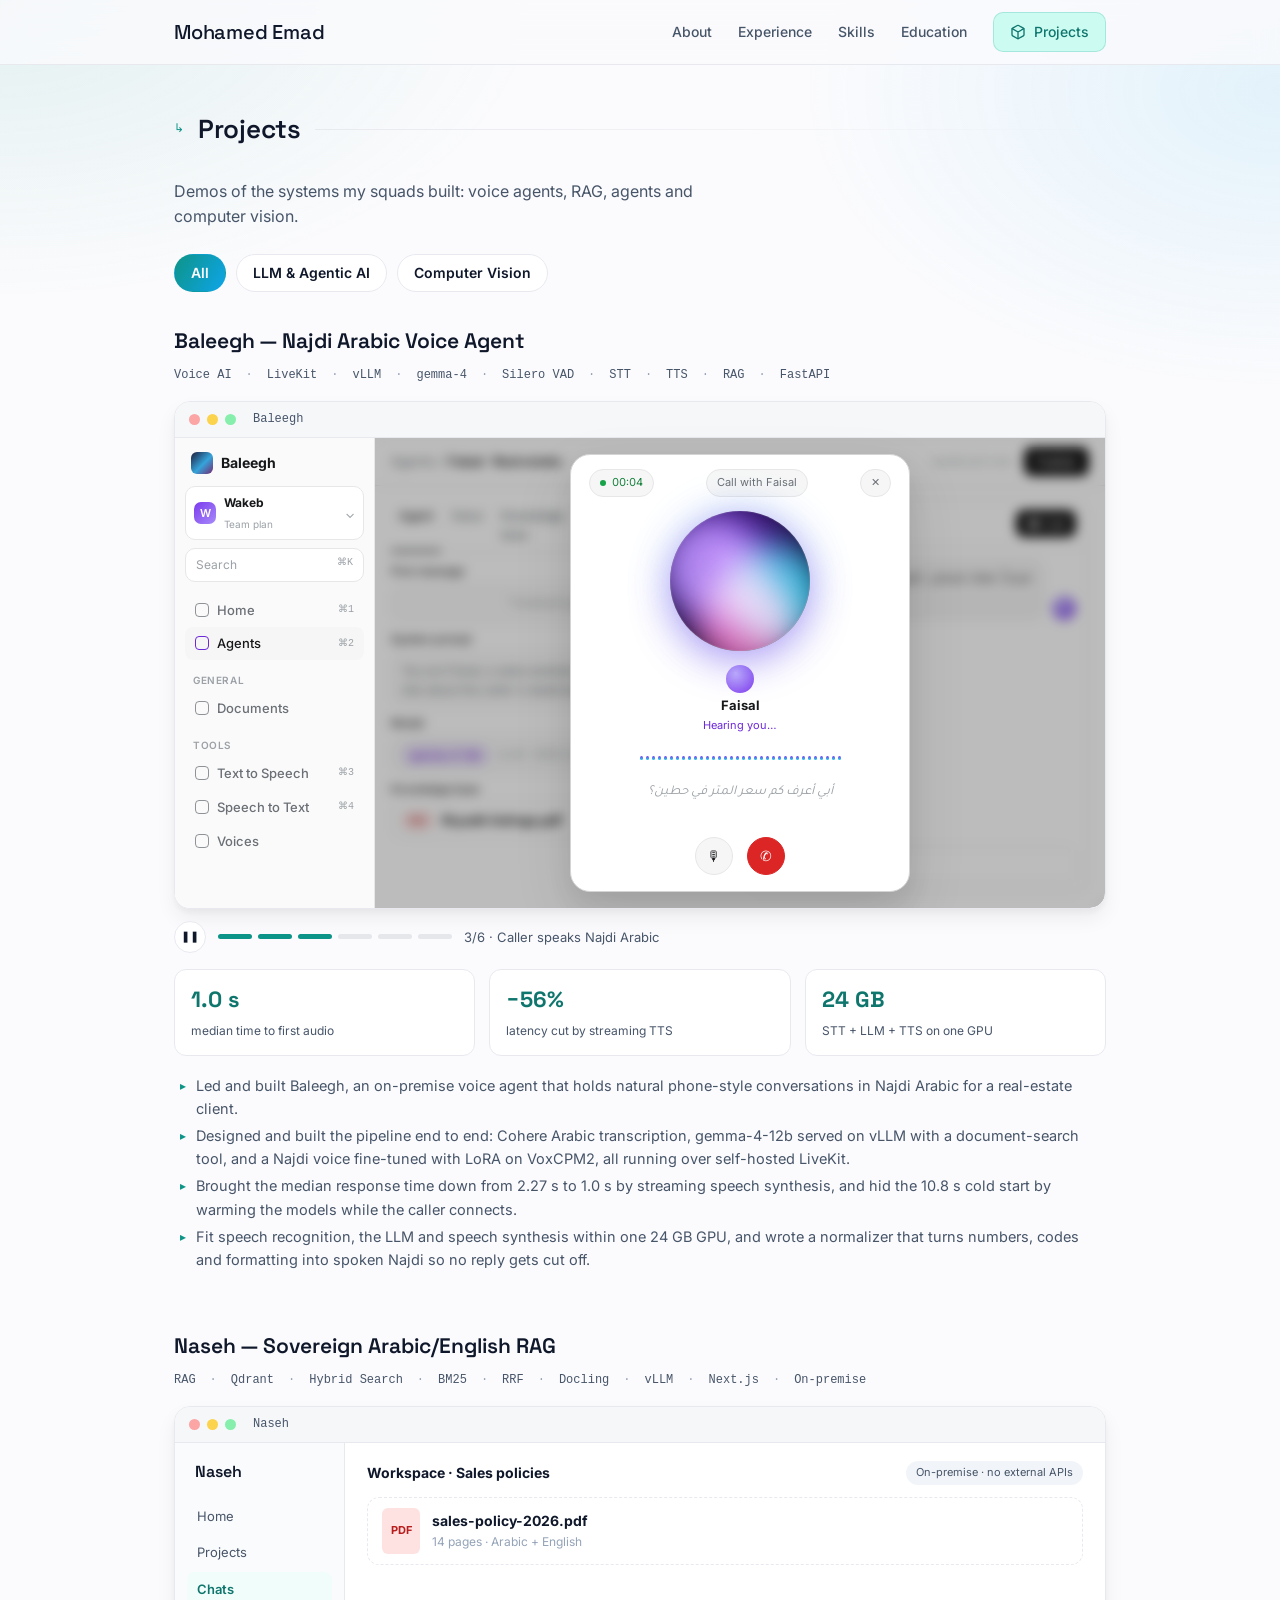
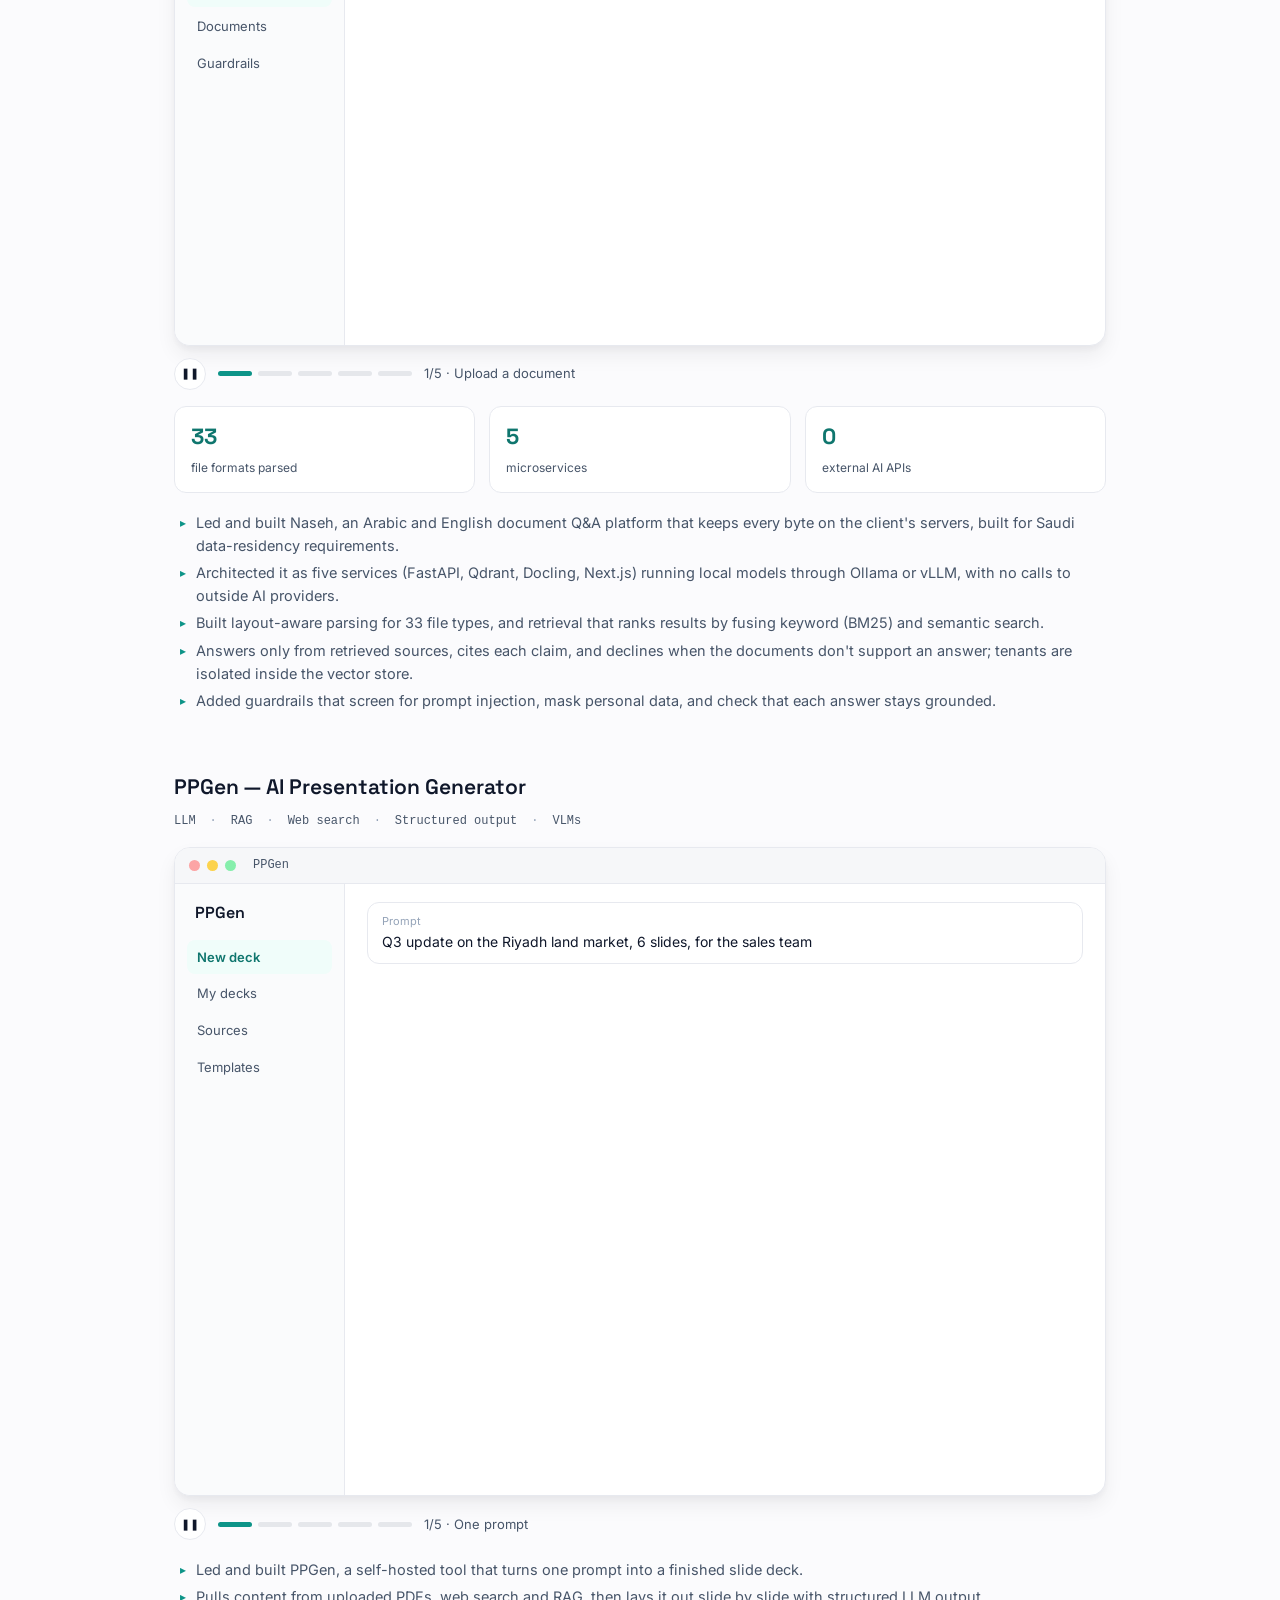
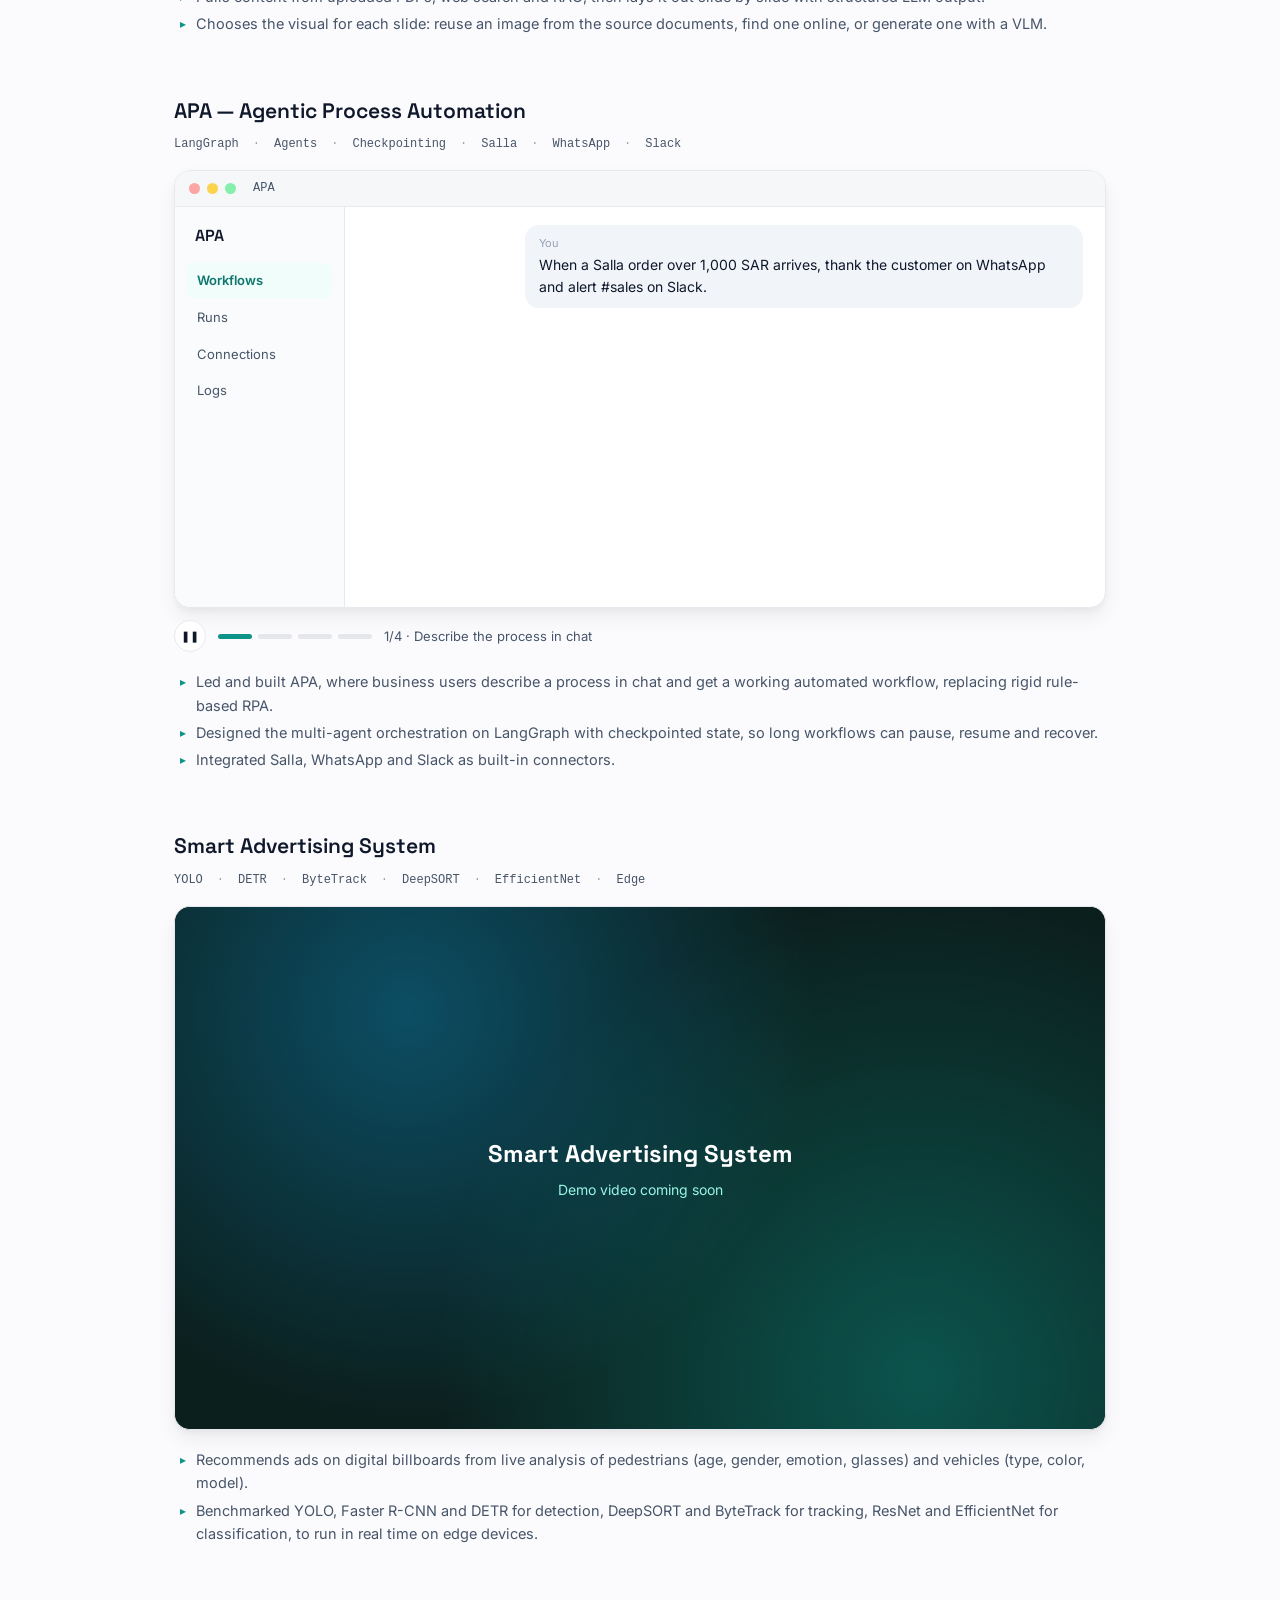
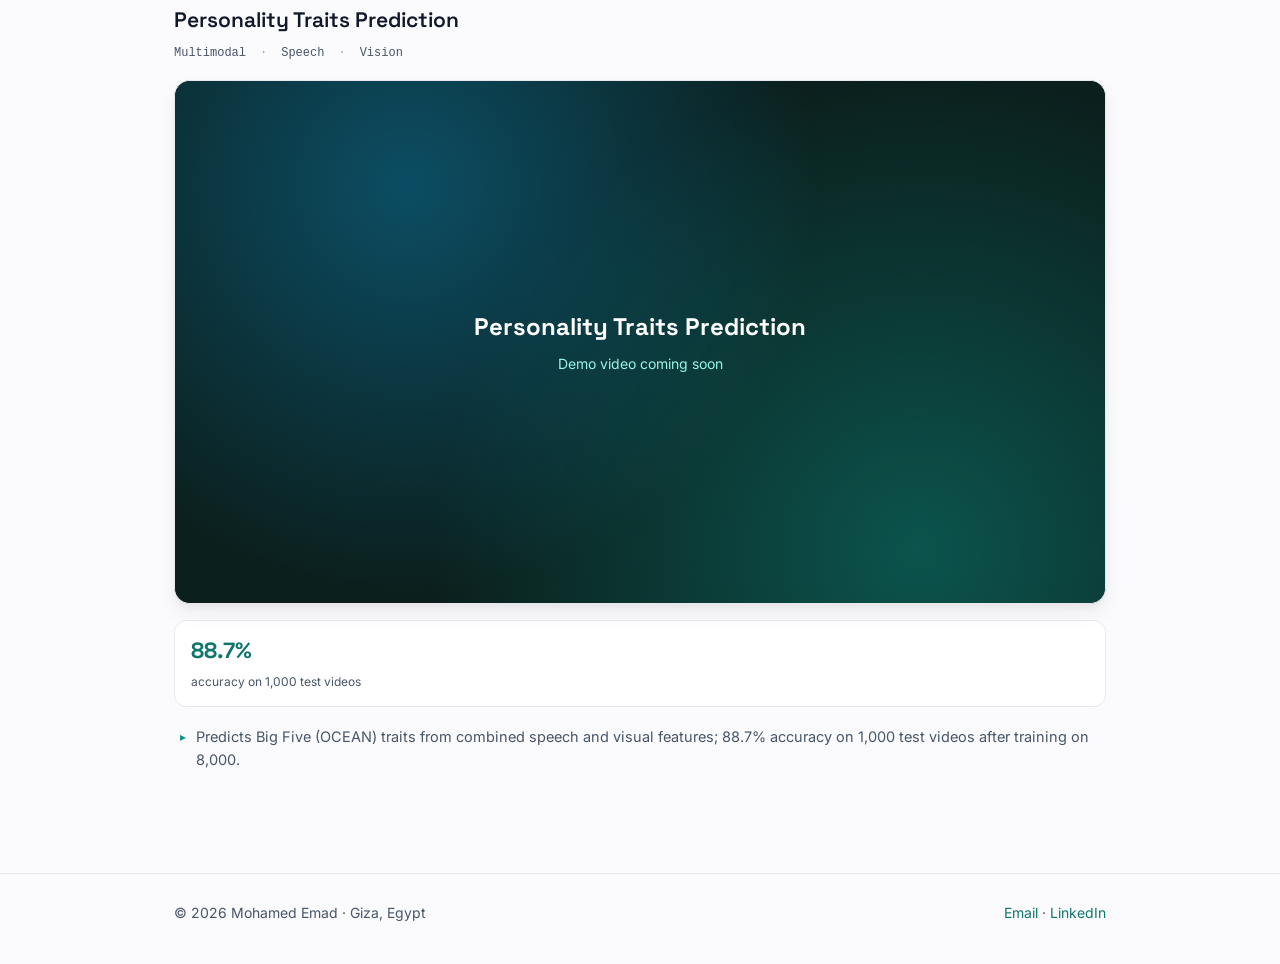
==== commit fed461e3: "name update" ====
--- a/projects.html
+++ b/projects.html
@@ -10,7 +10,7 @@
   <link rel="icon" href="assets/favicon.svg" type="image/svg+xml">
   <link rel="icon" href="assets/favicon-32.png" sizes="32x32" type="image/png">
   <link rel="apple-touch-icon" href="assets/apple-touch-icon.png">
-  <link rel="stylesheet" href="style.css">
+  <link rel="stylesheet" href="style.css?v=4">
 </head>
 <body data-page="projects">
   <nav class="nav" id="nav"></nav>
@@ -25,8 +25,8 @@
     <div id="cases"></div>
   </div></section>
   <footer id="footer"></footer>
-  <script src="data/portfolio.js"></script>
-  <script src="demos.js"></script>
-  <script src="app.js"></script>
+  <script src="data/portfolio.js?v=4"></script>
+  <script src="demos.js?v=4"></script>
+  <script src="app.js?v=4"></script>
 </body>
 </html>
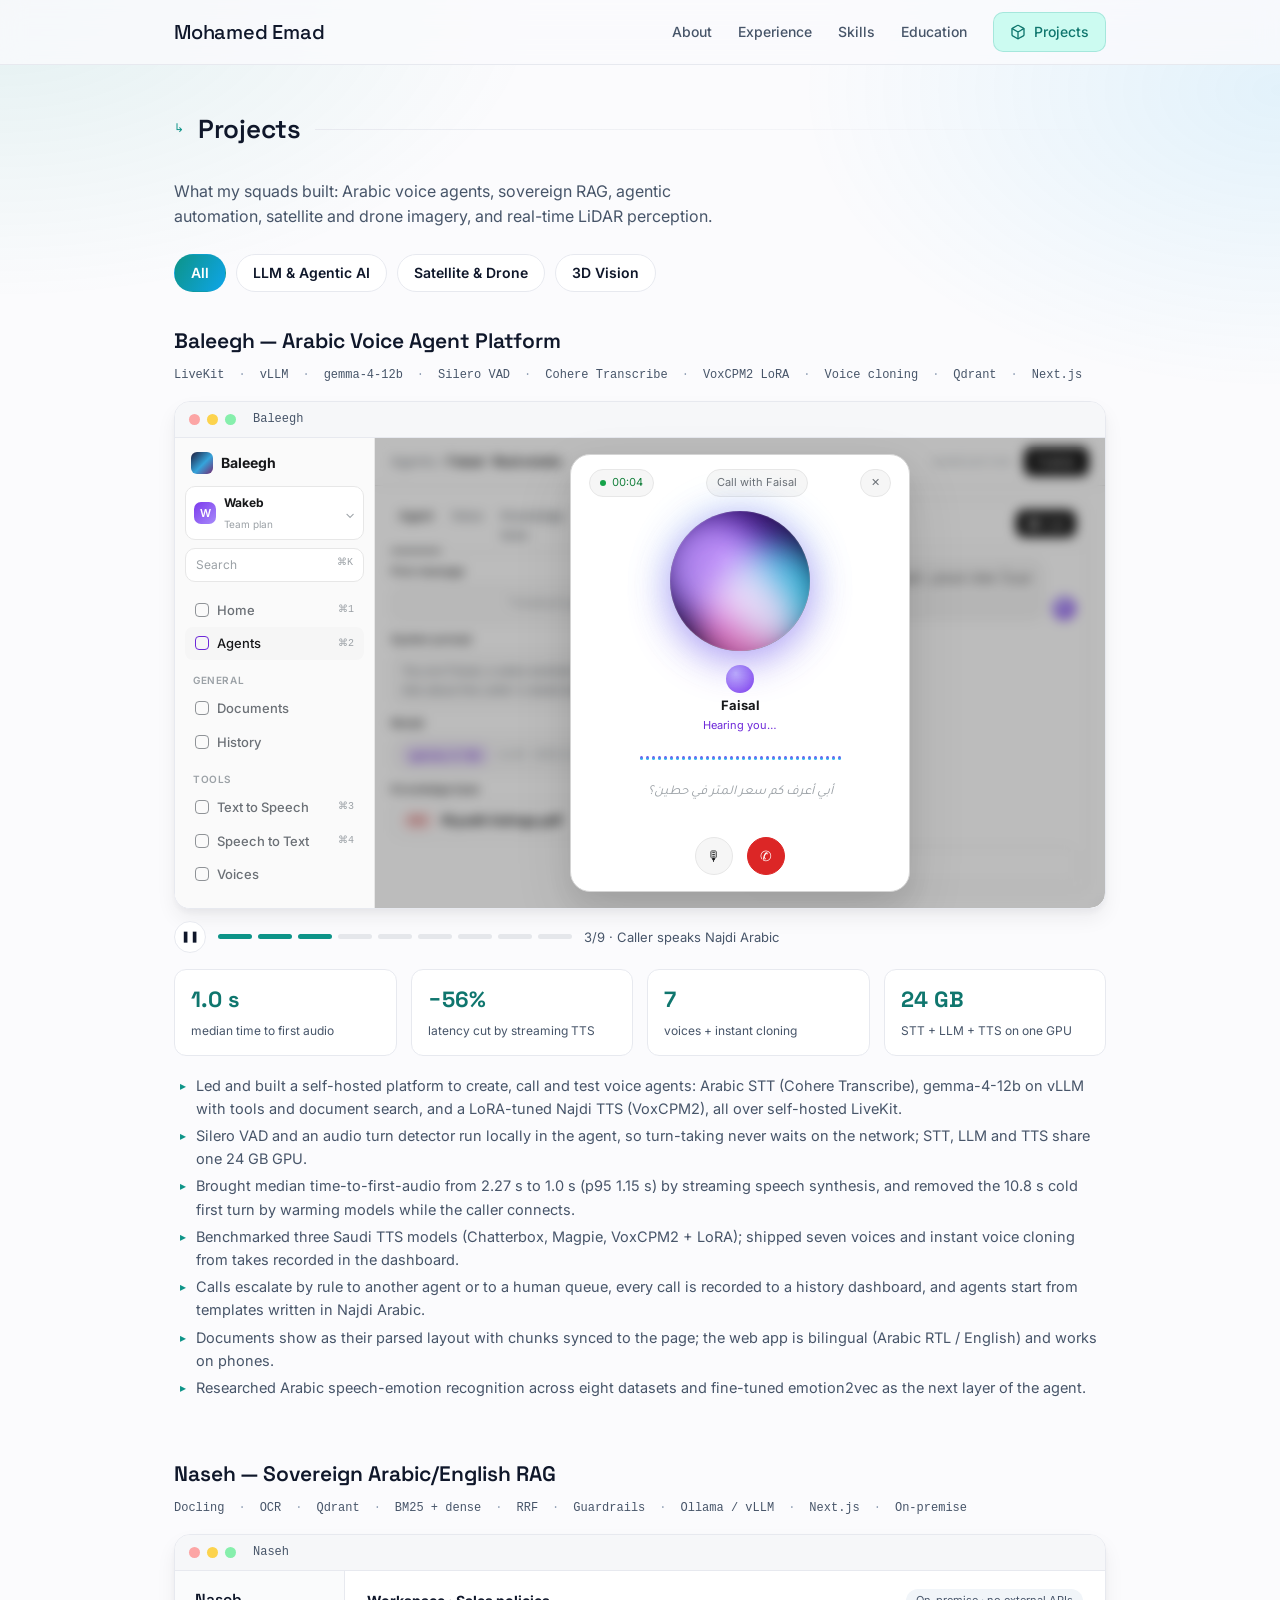
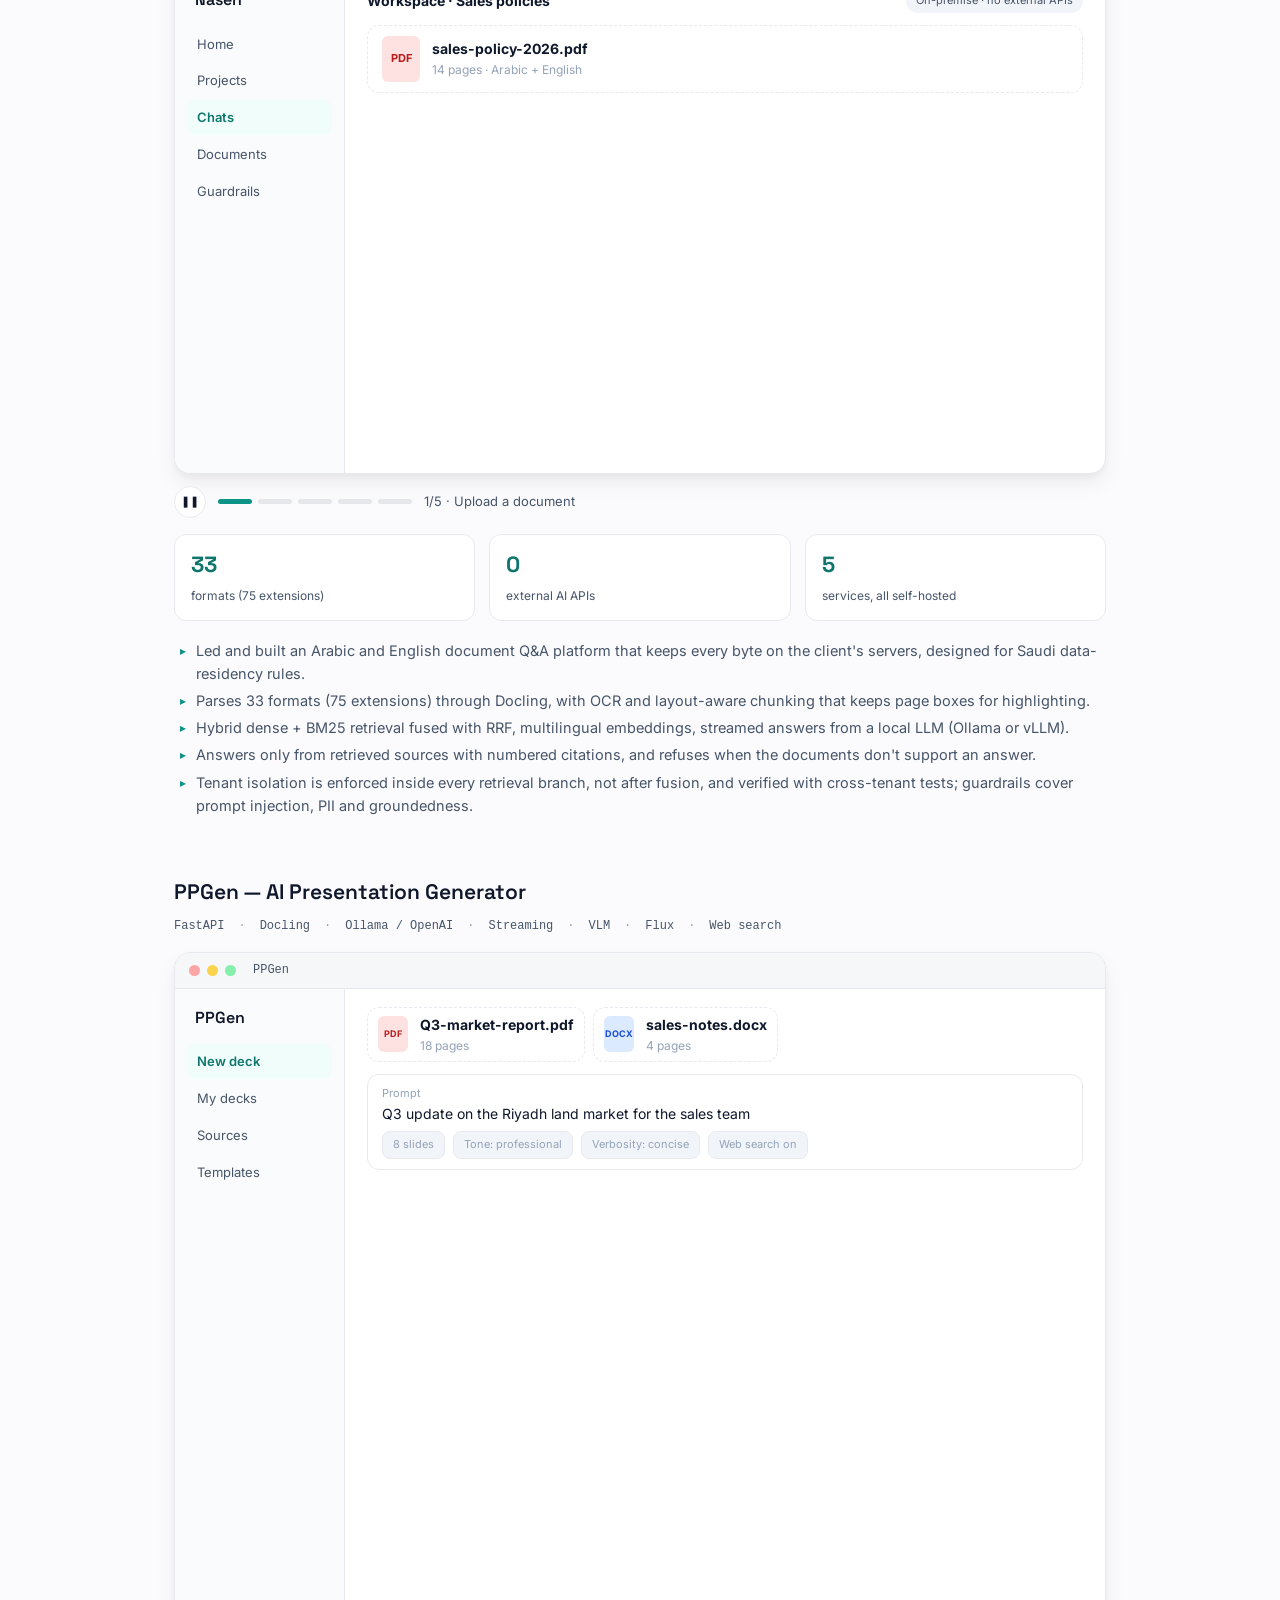
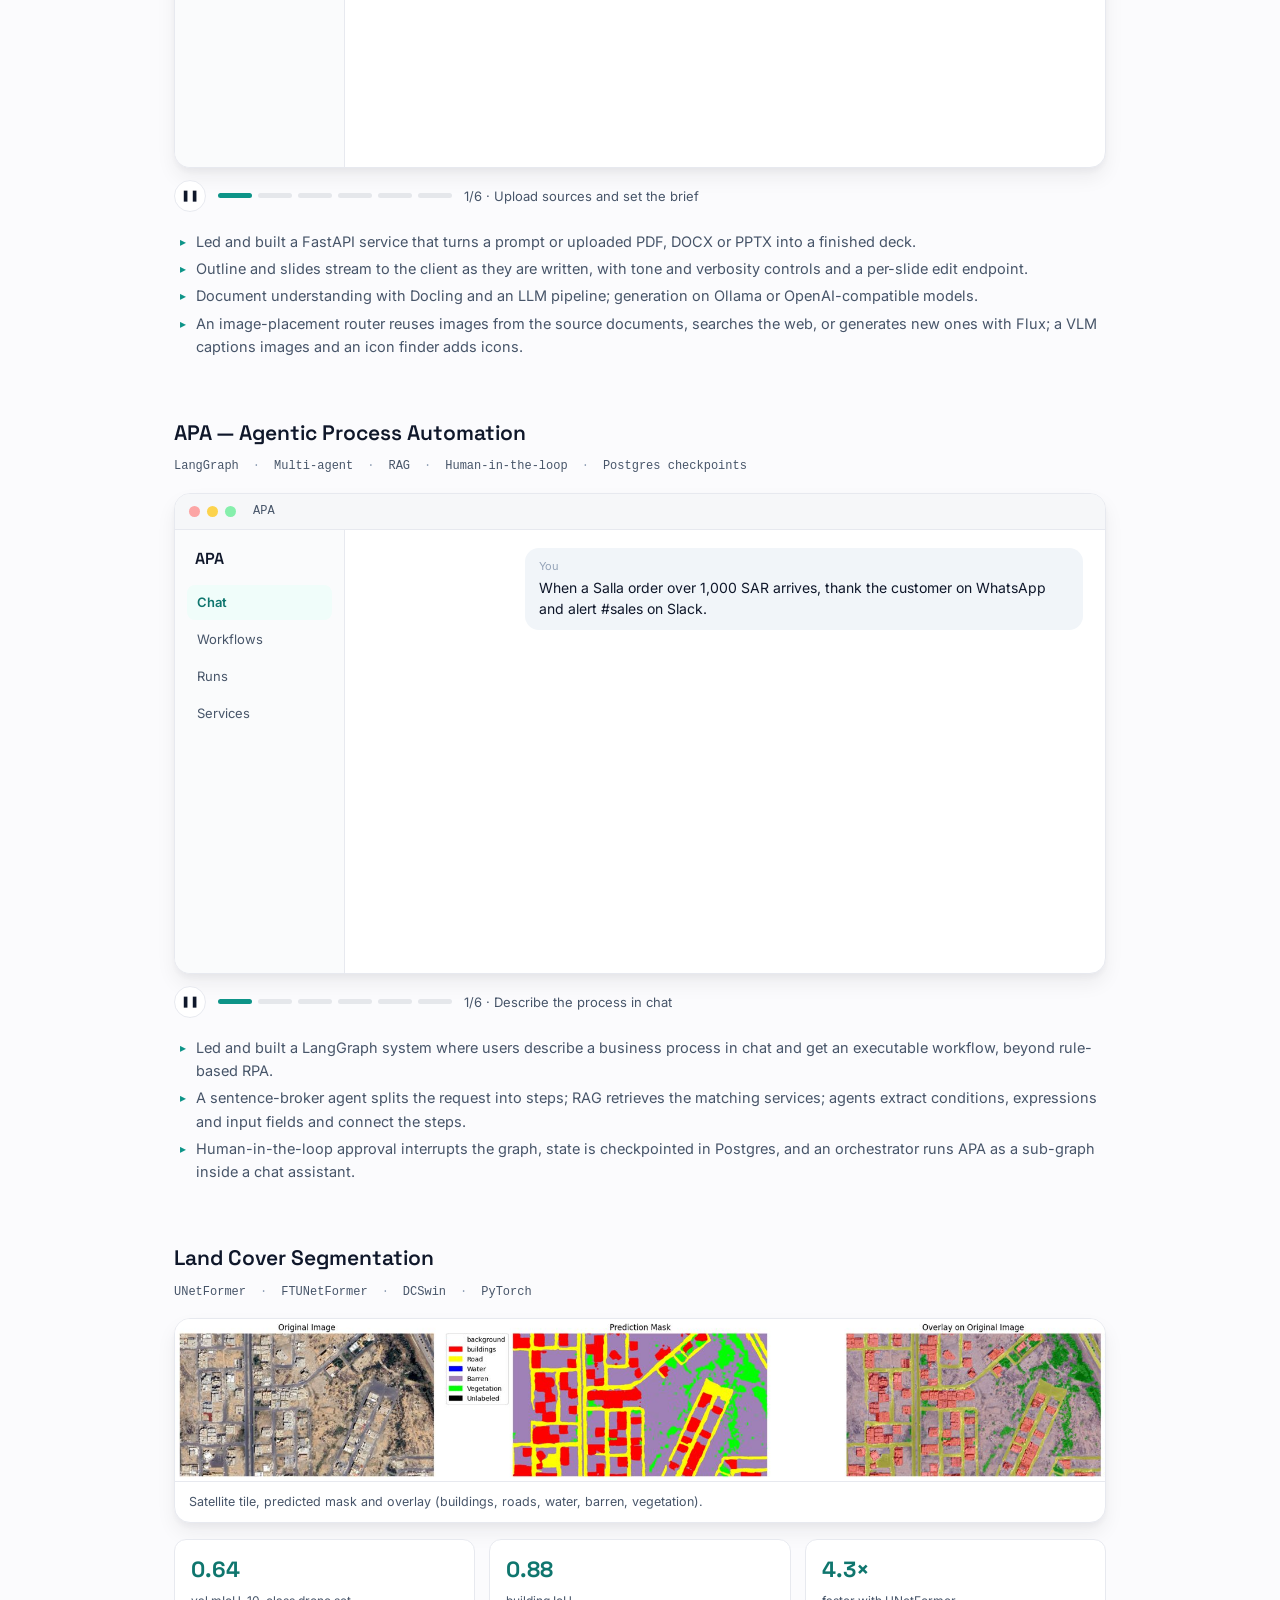
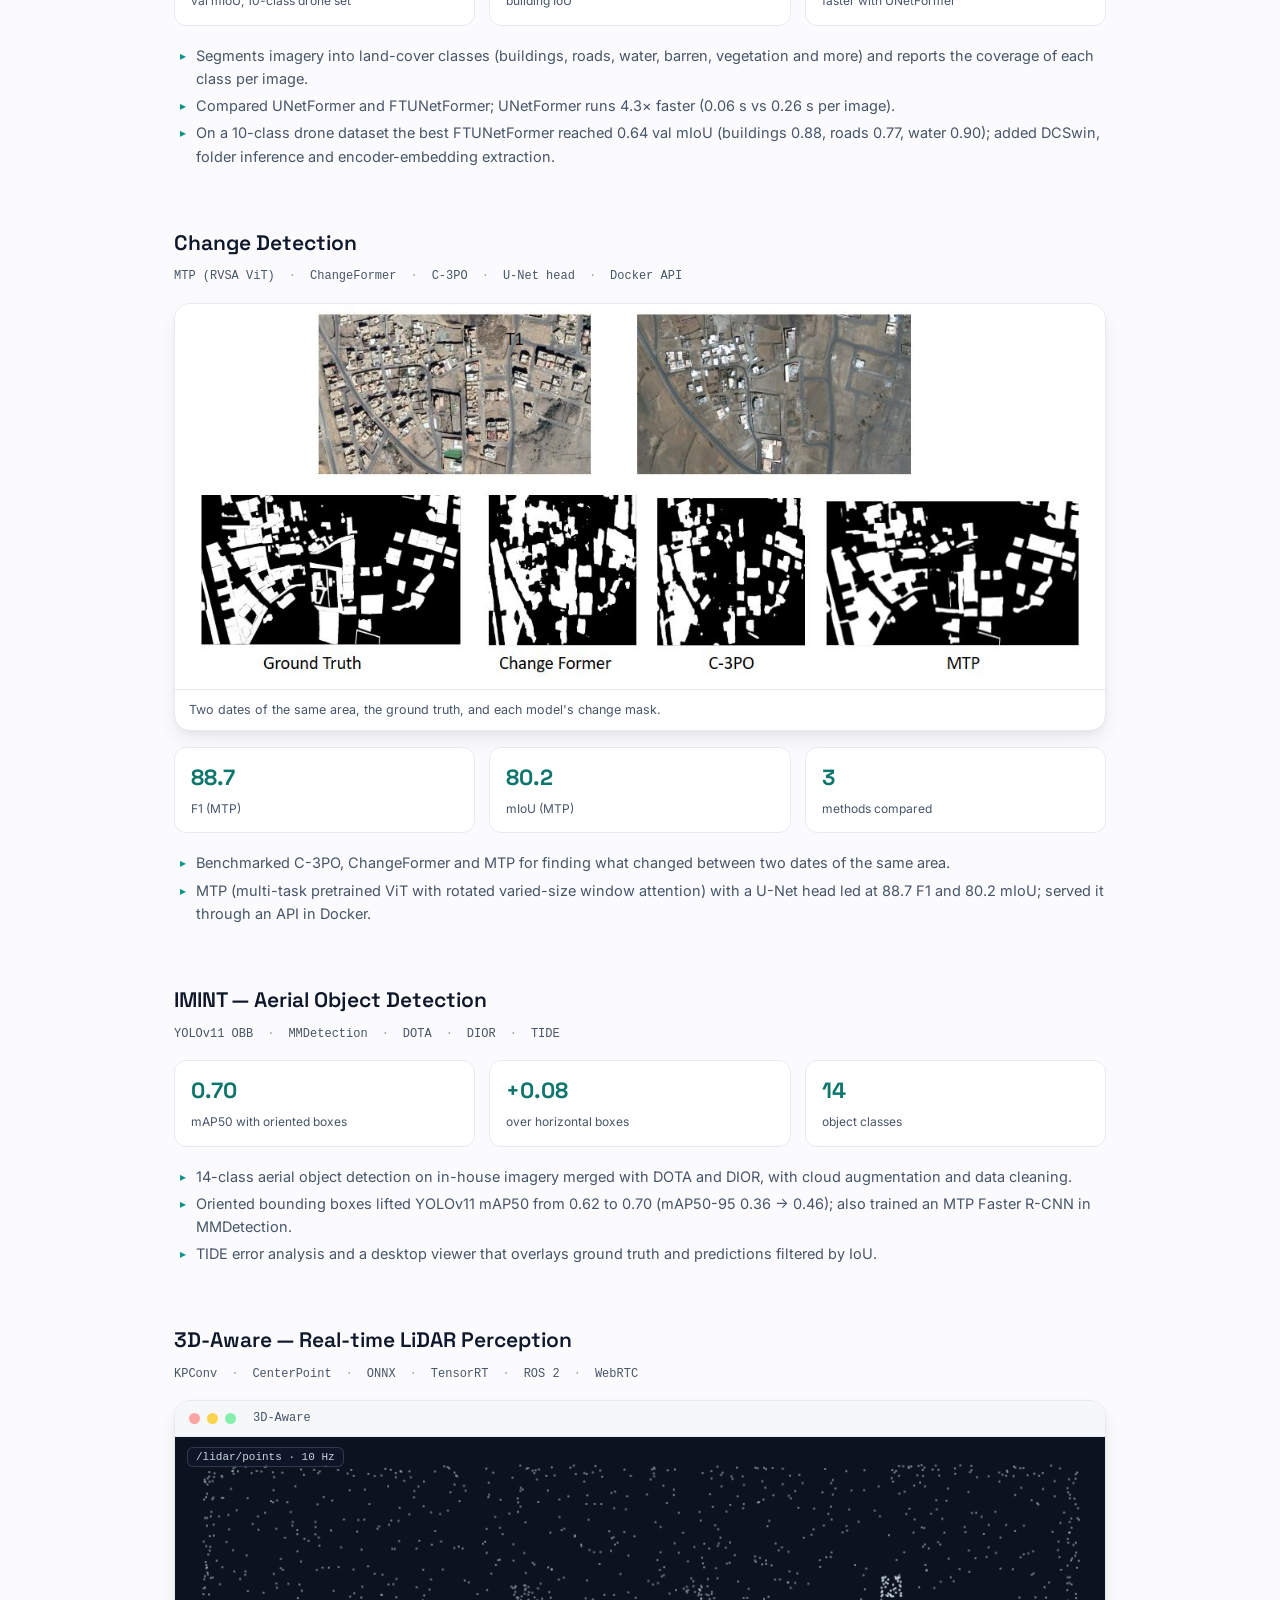
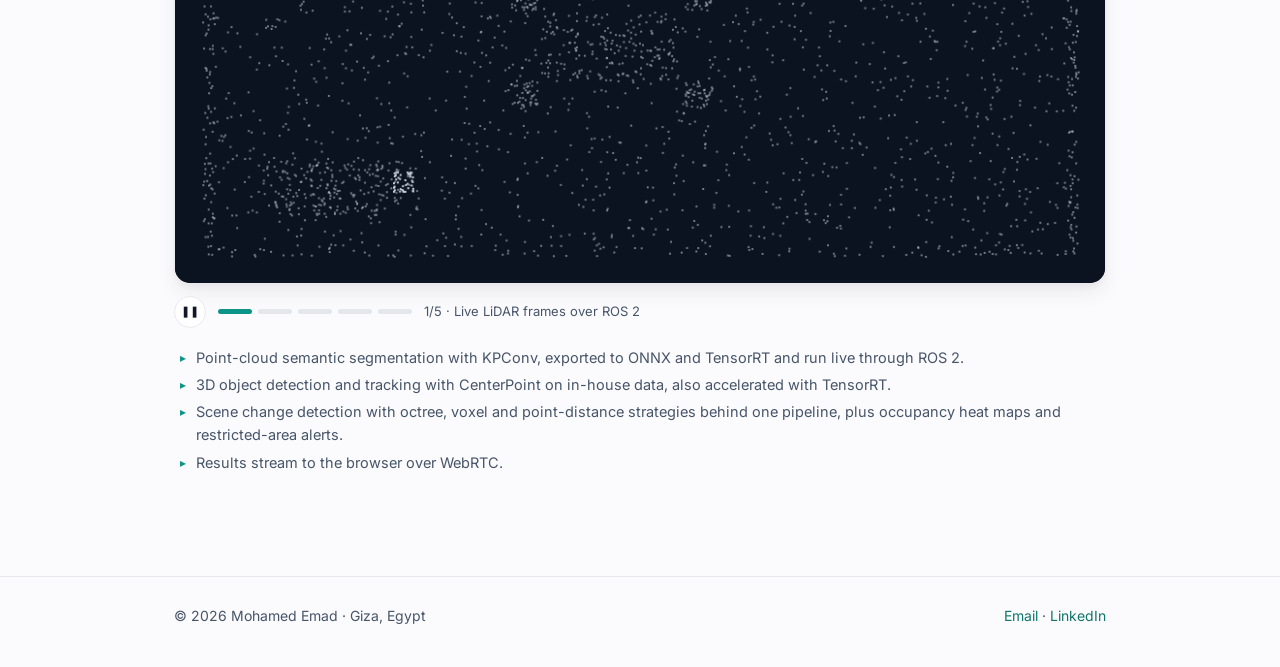
==== commit d7d2407d: "new update" ====
--- a/projects.html
+++ b/projects.html
@@ -10,23 +10,24 @@
   <link rel="icon" href="assets/favicon.svg" type="image/svg+xml">
   <link rel="icon" href="assets/favicon-32.png" sizes="32x32" type="image/png">
   <link rel="apple-touch-icon" href="assets/apple-touch-icon.png">
-  <link rel="stylesheet" href="style.css?v=4">
+  <link rel="stylesheet" href="style.css?v=5">
 </head>
 <body data-page="projects">
   <nav class="nav" id="nav"></nav>
   <section><div class="wrap">
     <div class="sec-head"><small>↳</small><h2>Projects</h2></div>
-    <p class="summary">Demos of the systems my squads built: voice agents, RAG, agents and computer vision.</p>
+    <p class="summary">What my squads built: Arabic voice agents, sovereign RAG, agentic automation, satellite and drone imagery, and real-time LiDAR perception.</p>
     <div class="filters">
       <button class="on" data-cat="all">All</button>
       <button data-cat="llm">LLM &amp; Agentic AI</button>
-      <button data-cat="cv">Computer Vision</button>
+      <button data-cat="cv">Satellite &amp; Drone</button>
+      <button data-cat="3d">3D Vision</button>
     </div>
     <div id="cases"></div>
   </div></section>
   <footer id="footer"></footer>
-  <script src="data/portfolio.js?v=4"></script>
-  <script src="demos.js?v=4"></script>
-  <script src="app.js?v=4"></script>
+  <script src="data/portfolio.js?v=5"></script>
+  <script src="demos.js?v=5"></script>
+  <script src="app.js?v=5"></script>
 </body>
 </html>
--- a/style.css
+++ b/style.css
@@ -332,3 +332,52 @@
   .bl { grid-template-columns: 1fr; } .bl-side { display: none; }
   .bl-cols { grid-template-columns: 1fr; } .bl-cfg { display: none; } .bl-dialog { width: 92%; }
 }
+
+/* project screenshots */
+.shot { margin: 0; border-radius: 16px; overflow: hidden; border: 1px solid var(--border); background: #fff; box-shadow: var(--shadow-md); }
+.shot img { width: 100%; height: auto; display: block; }
+.shot figcaption { font-size: 12.5px; color: var(--text-muted); padding: 10px 14px; border-top: 1px solid var(--border); }
+/* Baleegh demo: extra screens */
+.bl-nav.n-agents { background: var(--e2); color: var(--t); } .bl-nav.n-agents span::before { border-color: var(--vb); opacity: 1; }
+[data-at="6"] .bl-nav.n-agents, [data-at="8"] .bl-nav.n-agents { background: none; color: var(--tm); }
+[data-at="6"] .bl-nav.n-agents span::before, [data-at="8"] .bl-nav.n-agents span::before { border-color: currentColor; opacity: .75; }
+[data-at="6"] .bl-nav.n-voices, [data-at="8"] .bl-nav.n-history { background: var(--e2); color: var(--t); }
+[data-at="6"] .bl-nav.n-voices span::before, [data-at="8"] .bl-nav.n-history span::before { border-color: var(--vb); opacity: 1; }
+.bl-panel { position: absolute; left: 0; right: 0; top: 48px; bottom: 0; background: #fff; padding: 16px 18px; overflow: hidden; }
+.bl-ph { display: flex; justify-content: space-between; align-items: flex-start; gap: 12px; margin-bottom: 14px; }
+.bl-ph small, .bl-rule small { display: block; font-size: 10px; font-weight: 600; letter-spacing: .06em; color: var(--tf); }
+.bl-ph b { font-size: 17px; letter-spacing: -.02em; } .bl-ph p, .bl-hint { margin: 2px 0 0; color: var(--tm); font-size: 12.5px; }
+.bl-voices { display: grid; grid-template-columns: repeat(4, 1fr); gap: 10px; }
+.bl-vc { position: relative; border: 1px solid var(--b); border-radius: 16px; padding: 12px; display: flex; flex-direction: column; gap: 2px; }
+.bl-vc .av { width: 30px; height: 30px; margin-bottom: 6px; } .bl-vc small { color: var(--tf); font-size: 11px; }
+.bl-vc.sel { border-color: var(--vl); background: var(--vs); }
+.bl-vc.rec { border-style: dashed; }
+.bl-play { position: absolute; top: 12px; right: 12px; width: 24px; height: 24px; border-radius: 50%; background: #0A0A0A; color: #fff; font-size: 9px; display: grid; place-items: center; }
+.bl-vc .bl-badge { position: absolute; top: 12px; right: 12px; }
+.bl-h { display: block; font-size: 14px; margin-top: 4px; }
+.bl-rule { display: grid; grid-template-columns: 24px 1fr 1fr; gap: 12px; align-items: center; border: 1px solid var(--b); border-radius: 12px; padding: 9px 12px; margin-top: 8px; }
+.bl-rule em { font-style: normal; width: 22px; height: 22px; border-radius: 50%; background: var(--e2); display: grid; place-items: center; font-size: 11px; color: var(--tm); }
+.bl-queue { margin-top: 12px; padding: 10px 12px; border-radius: 12px; background: rgba(22,163,74,.07); border: 1px solid rgba(22,163,74,.3); color: #15803D; font-size: 12px; }
+.bl-queue .live i { display: inline-block; width: 6px; height: 6px; border-radius: 50%; background: #16A34A; margin-right: 6px; animation: blp 1.4s infinite; }
+.bl-queue .live { font-weight: 600; margin-right: 6px; }
+.bl-stats { display: grid; grid-template-columns: repeat(4, 1fr); gap: 10px; margin-bottom: 12px; }
+.bl-stats div { border: 1px solid var(--b); border-radius: 12px; padding: 10px 12px; } .bl-stats b { display: block; font-size: 17px; } .bl-stats small { color: var(--tf); font-size: 11px; }
+.bl-table { width: 100%; border-collapse: collapse; border: 1px solid var(--b); border-radius: 12px; overflow: hidden; font-size: 12px; }
+.bl-table th { background: var(--e2); color: var(--tm); font-weight: 500; font-size: 11px; text-align: left; padding: 7px 12px; }
+.bl-table td { padding: 8px 12px; border-top: 1px solid var(--b); color: var(--tm); }
+.bl-table td .av { display: inline-block; width: 16px; height: 16px; vertical-align: -3px; margin-right: 6px; }
+.bl-table .ok { color: #15803D; } .bl-table .warn { color: #92400E; }
+@media (max-width: 860px) { .bl-voices { grid-template-columns: repeat(2, 1fr); } .bl-rule { grid-template-columns: 24px 1fr; } .bl-stats { grid-template-columns: repeat(2, 1fr); } }
+/* 3D-Aware demo */
+.d-body:has(.aw) { display: block; min-height: 0; }
+.aw { position: relative; background: #0b1220; }
+.aw-c { display: block; width: 100%; height: auto; }
+.aw-hud { position: absolute; top: 10px; left: 12px; display: flex; gap: 6px; flex-wrap: wrap; }
+.aw-hud span { font: 11px var(--font-mono); color: #cbd5e1; background: rgba(15,23,42,.75); border: 1px solid rgba(148,163,184,.25); padding: 3px 8px; border-radius: 6px; }
+.aw-legend { position: absolute; bottom: 10px; left: 12px; display: flex; gap: 10px; flex-wrap: wrap; font-size: 11px; color: #cbd5e1; background: rgba(15,23,42,.75); padding: 5px 10px; border-radius: 8px; }
+.aw-legend span::before { content: ""; display: inline-block; width: 8px; height: 8px; border-radius: 2px; background: var(--c); margin-right: 5px; }
+.aw-alert { position: absolute; top: 10px; right: 12px; max-width: 320px; font-size: 12px; color: #fecaca; background: rgba(127,29,29,.85); border: 1px solid #ef4444; padding: 8px 12px; border-radius: 10px; }
+.aw-alert b { display: block; color: #fff; }
+.file.sm { padding: 6px 10px; } .file.sm .ficon { width: 30px; height: 36px; font-size: 9px; }
+.ficon.blue { background: #dbeafe; color: #1d4ed8; }
+.slide .thumb { aspect-ratio: 16 / 8; }
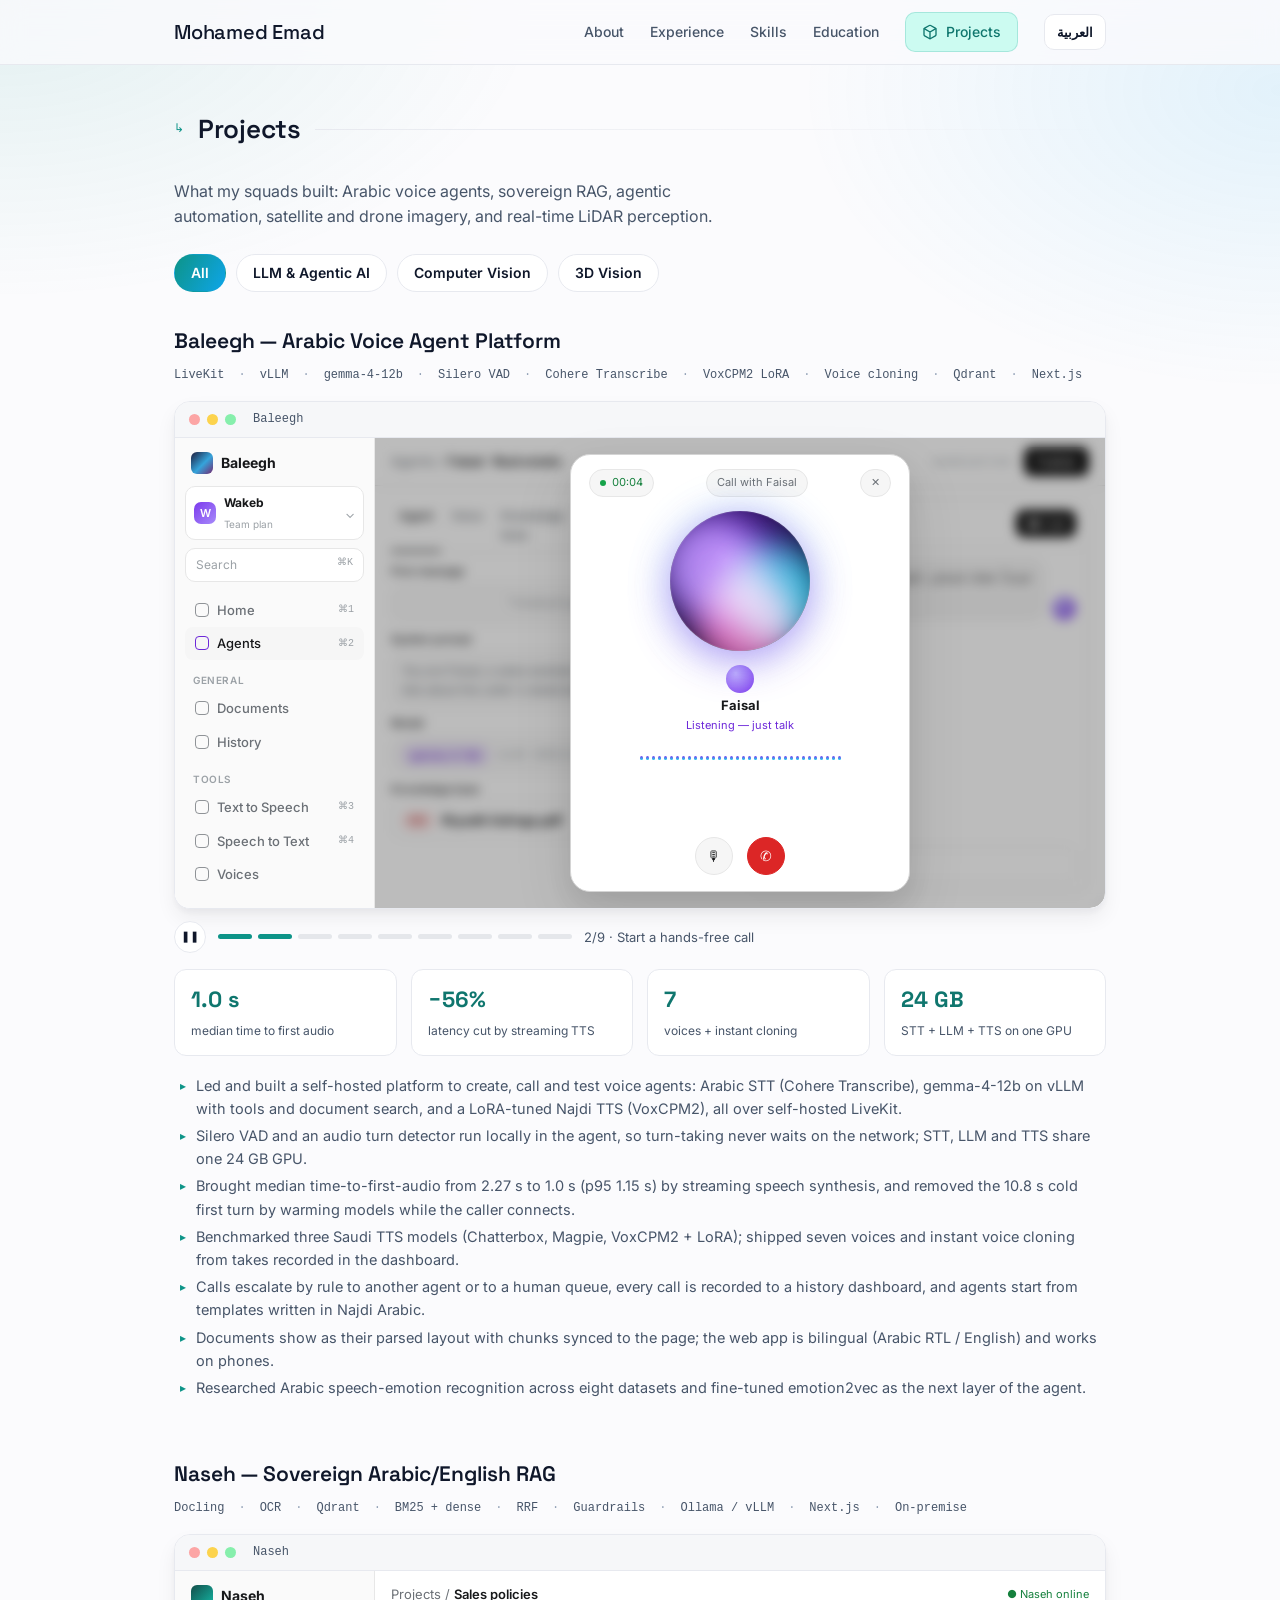
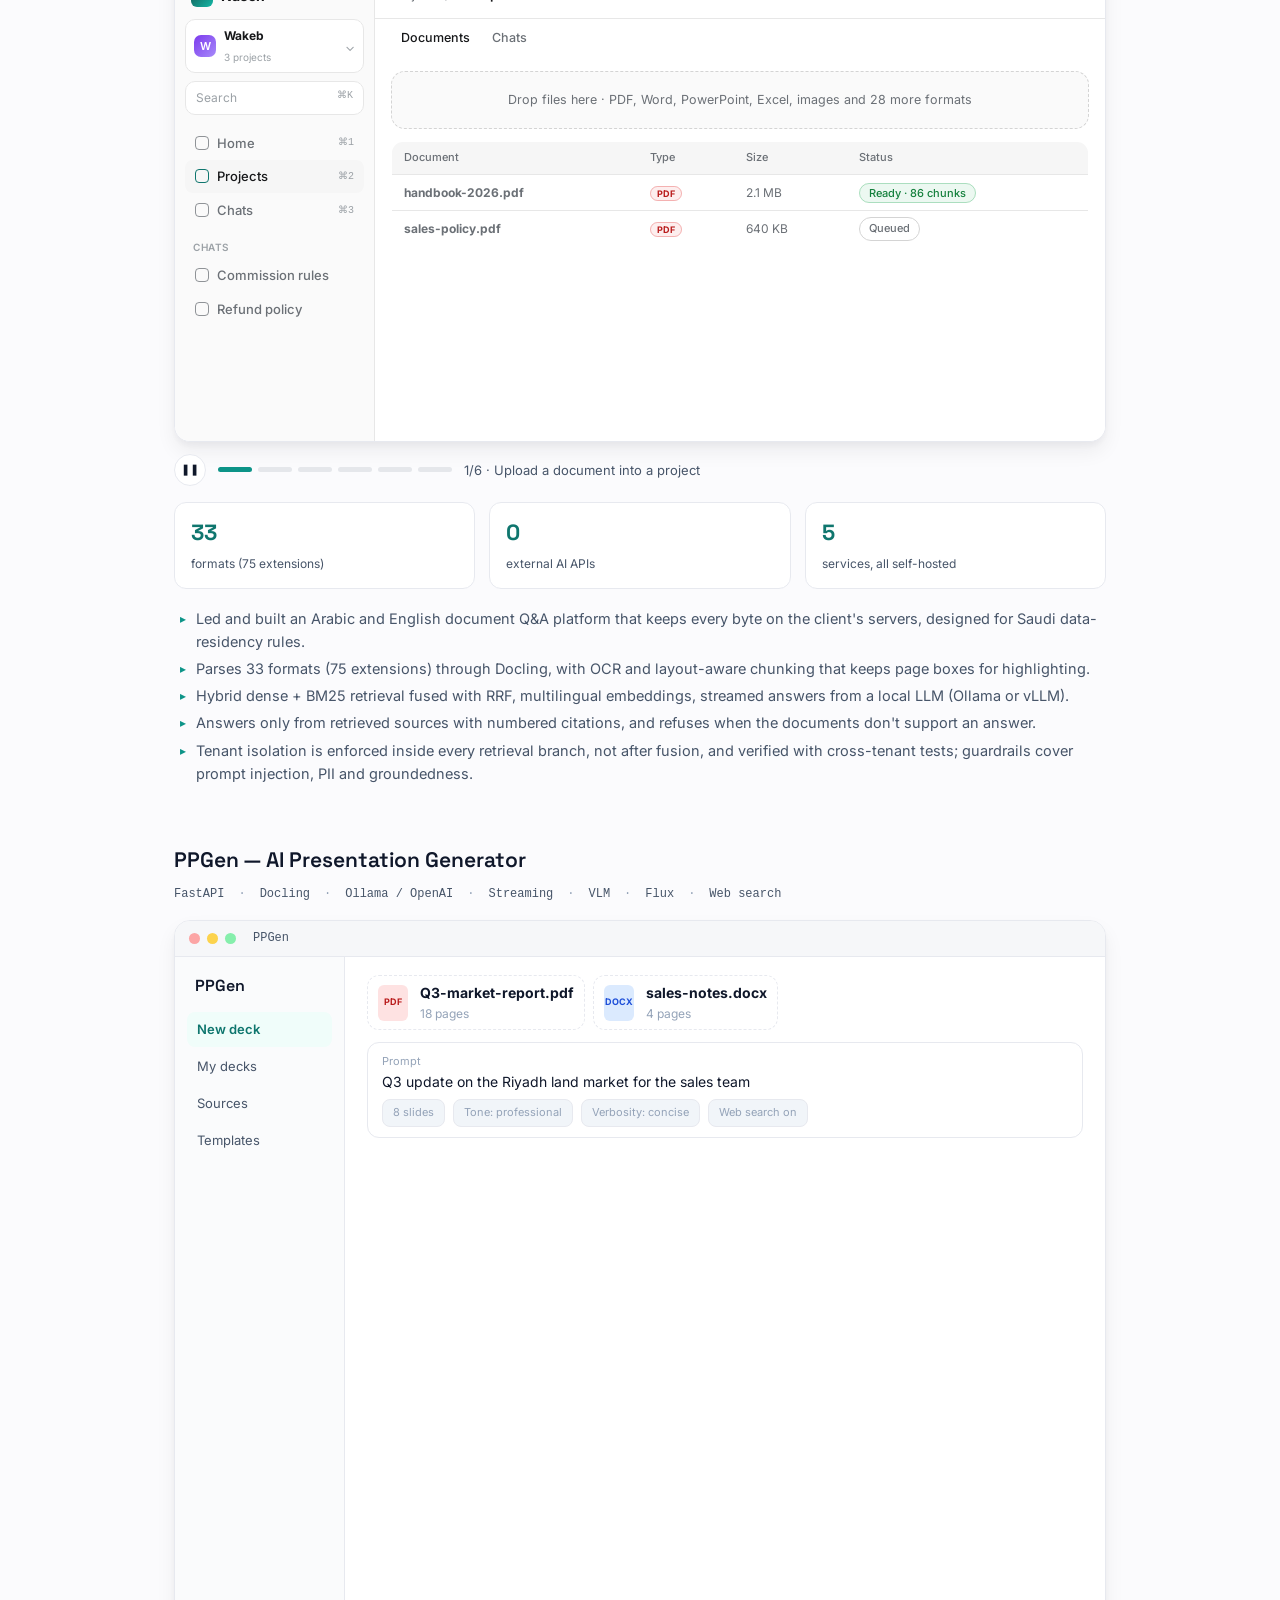
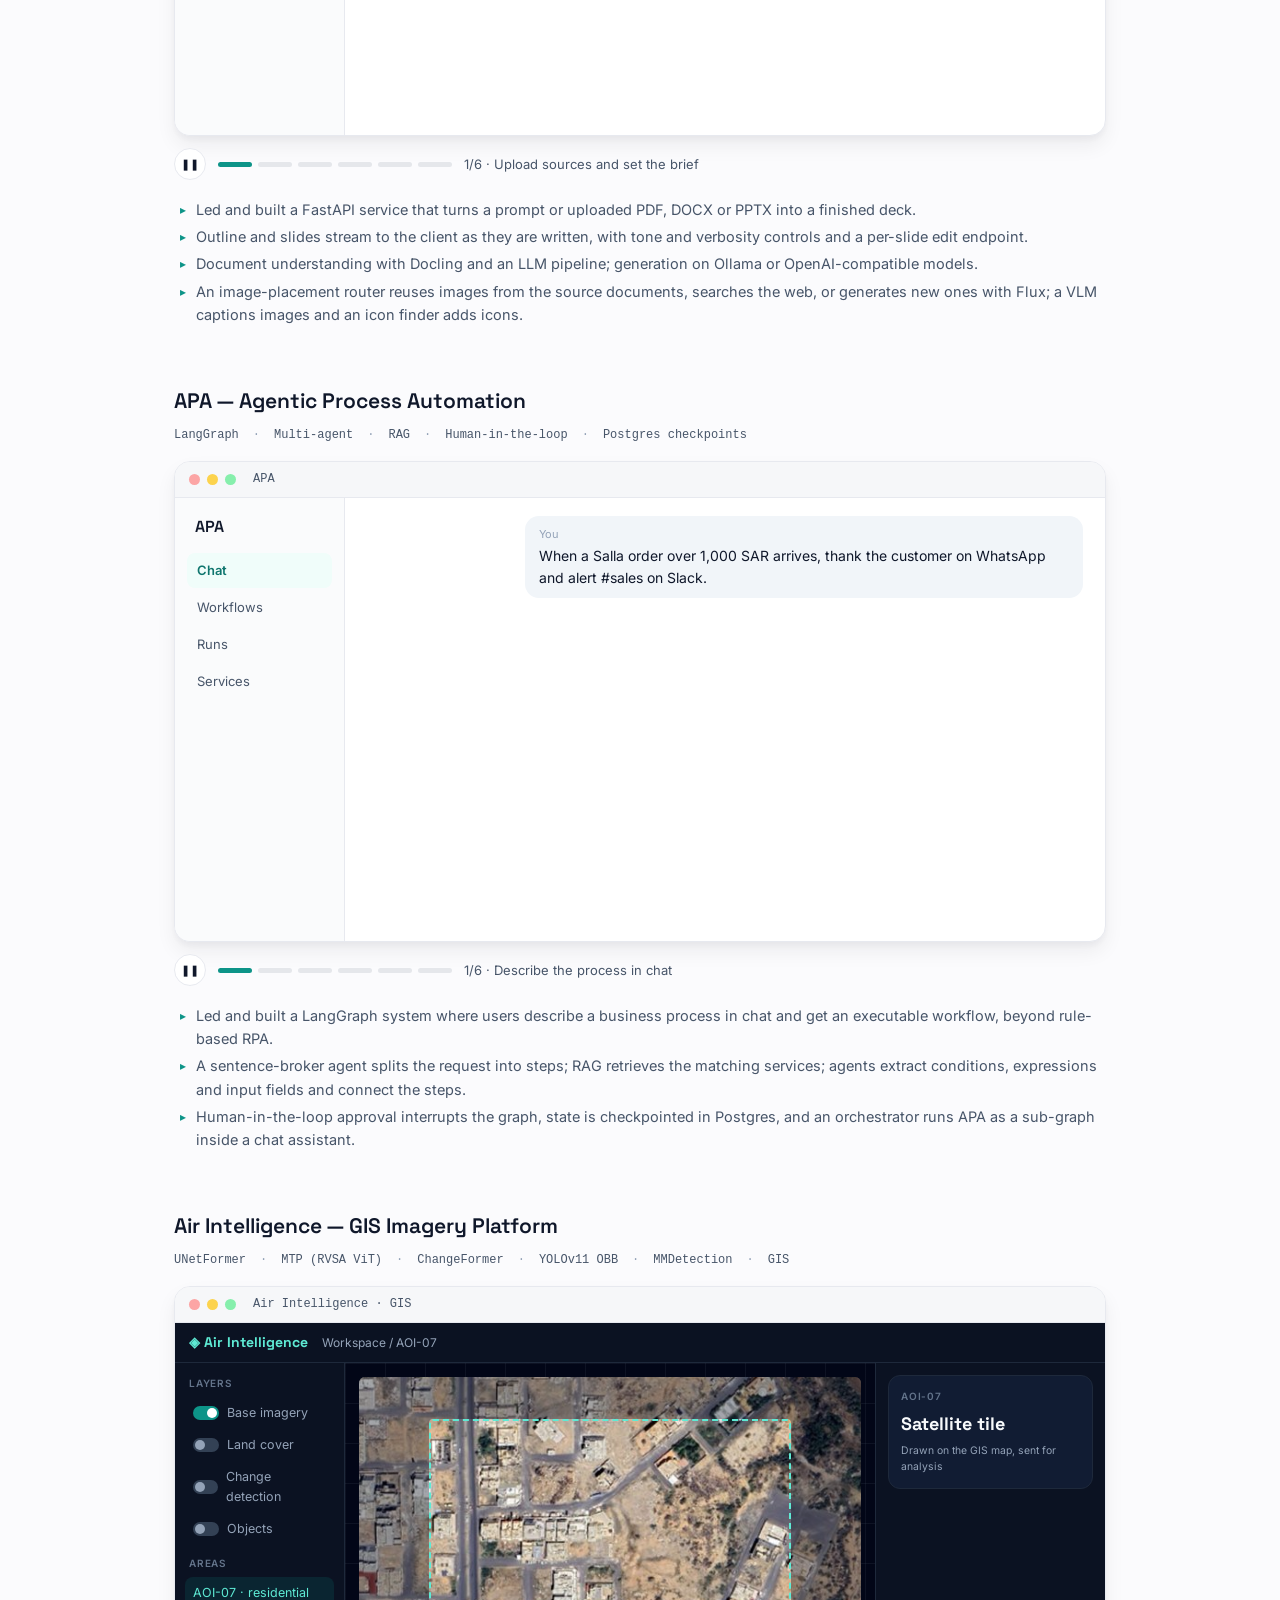
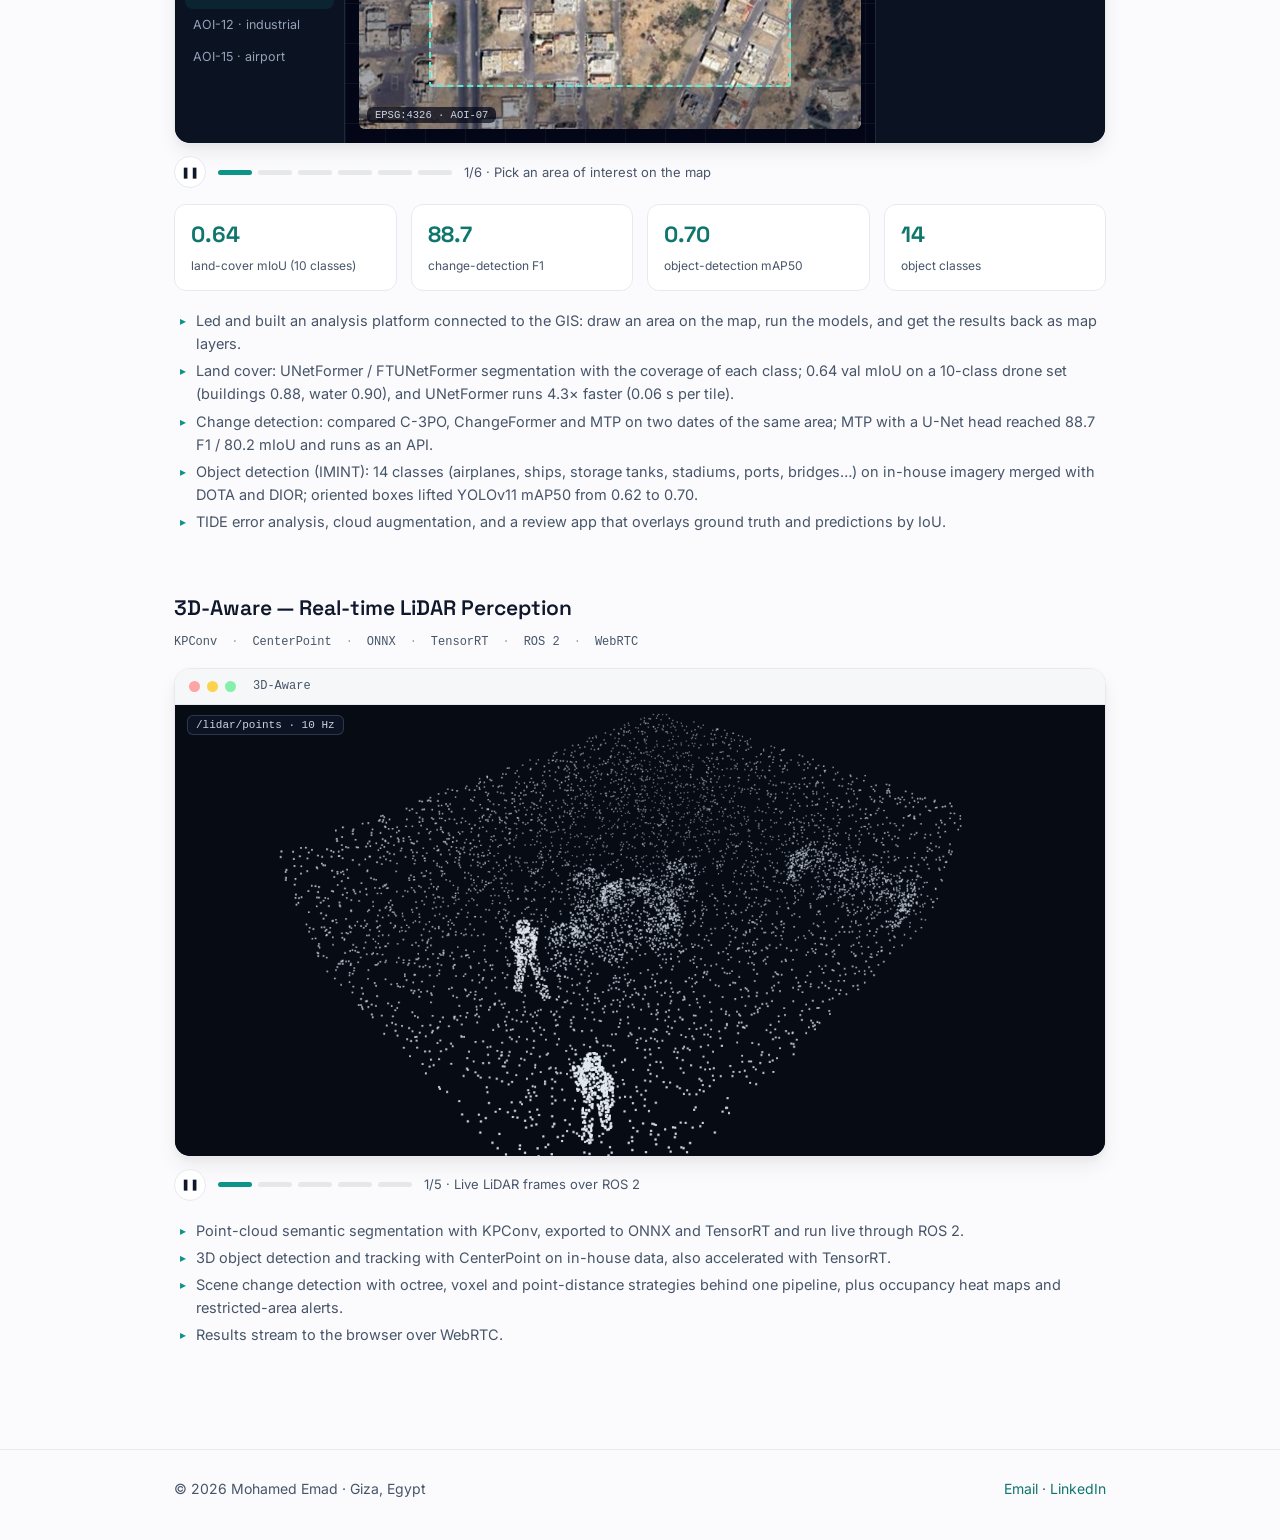
==== commit a178f245: "New DEMOs" ====
--- a/projects.html
+++ b/projects.html
@@ -6,28 +6,29 @@
   <title>Projects — Mohamed Emad</title>
   <link rel="preconnect" href="https://fonts.googleapis.com">
   <link rel="preconnect" href="https://fonts.gstatic.com" crossorigin>
-  <link href="https://fonts.googleapis.com/css2?family=Inter:wght@400;500;600;700&family=Space+Grotesk:wght@500;600&family=Tajawal:wght@400;500;700&display=swap" rel="stylesheet">
+  <link href="https://fonts.googleapis.com/css2?family=Inter:wght@400;500;600;700&family=Space+Grotesk:wght@500;600&family=IBM+Plex+Sans+Arabic:wght@400;500;600;700&family=Tajawal:wght@400;500;700&display=swap" rel="stylesheet">
   <link rel="icon" href="assets/favicon.svg" type="image/svg+xml">
   <link rel="icon" href="assets/favicon-32.png" sizes="32x32" type="image/png">
   <link rel="apple-touch-icon" href="assets/apple-touch-icon.png">
-  <link rel="stylesheet" href="style.css?v=5">
+  <link rel="stylesheet" href="style.css?v=6">
 </head>
 <body data-page="projects">
   <nav class="nav" id="nav"></nav>
   <section><div class="wrap">
-    <div class="sec-head"><small>↳</small><h2>Projects</h2></div>
-    <p class="summary">What my squads built: Arabic voice agents, sovereign RAG, agentic automation, satellite and drone imagery, and real-time LiDAR perception.</p>
+    <div class="sec-head"><small>↳</small><h2 data-t="projTitle">Projects</h2></div>
+    <p class="summary" data-t="projLead"></p>
     <div class="filters">
-      <button class="on" data-cat="all">All</button>
-      <button data-cat="llm">LLM &amp; Agentic AI</button>
-      <button data-cat="cv">Satellite &amp; Drone</button>
-      <button data-cat="3d">3D Vision</button>
+      <button class="on" data-cat="all" data-t="all">All</button>
+      <button data-cat="llm" data-t="llm">LLM &amp; Agentic AI</button>
+      <button data-cat="cv" data-t="cv">Computer Vision</button>
+      <button data-cat="3d" data-t="d3">3D Vision</button>
     </div>
     <div id="cases"></div>
   </div></section>
   <footer id="footer"></footer>
-  <script src="data/portfolio.js?v=5"></script>
-  <script src="demos.js?v=5"></script>
-  <script src="app.js?v=5"></script>
+  <script src="data/portfolio.js?v=6"></script>
+  <script src="data/portfolio.ar.js?v=6"></script>
+  <script src="demos.js?v=6"></script>
+  <script src="app.js?v=6"></script>
 </body>
 </html>
--- a/style.css
+++ b/style.css
@@ -376,8 +376,147 @@
 .aw-hud span { font: 11px var(--font-mono); color: #cbd5e1; background: rgba(15,23,42,.75); border: 1px solid rgba(148,163,184,.25); padding: 3px 8px; border-radius: 6px; }
 .aw-legend { position: absolute; bottom: 10px; left: 12px; display: flex; gap: 10px; flex-wrap: wrap; font-size: 11px; color: #cbd5e1; background: rgba(15,23,42,.75); padding: 5px 10px; border-radius: 8px; }
 .aw-legend span::before { content: ""; display: inline-block; width: 8px; height: 8px; border-radius: 2px; background: var(--c); margin-right: 5px; }
-.aw-alert { position: absolute; top: 10px; right: 12px; max-width: 320px; font-size: 12px; color: #fecaca; background: rgba(127,29,29,.85); border: 1px solid #ef4444; padding: 8px 12px; border-radius: 10px; }
+.aw-alert { position: absolute; bottom: 10px; right: 12px; max-width: 320px; font-size: 12px; color: #fecaca; background: rgba(127,29,29,.85); border: 1px solid #ef4444; padding: 8px 12px; border-radius: 10px; }
 .aw-alert b { display: block; color: #fff; }
 .file.sm { padding: 6px 10px; } .file.sm .ficon { width: 30px; height: 36px; font-size: 9px; }
 .ficon.blue { background: #dbeafe; color: #1d4ed8; }
 .slide .thumb { aspect-ratio: 16 / 8; }
+
+/* ---------- Air Intelligence GIS demo ---------- */
+.d-body:has(.ai) { display: block; min-height: 0; }
+.ai { display: grid; grid-template-columns: 170px 1fr 230px; grid-template-rows: 40px 1fr; background: #0f172a; color: #e2e8f0; font-size: 12.5px; min-height: 420px; }
+.ai-top { grid-column: 1 / -1; display: flex; align-items: center; gap: 14px; padding: 0 14px; border-bottom: 1px solid #1e293b; background: #0b1222; }
+.ai-top b { color: #5eead4; font-family: var(--font-display); font-size: 14px; }
+.ai-crumb { color: #94a3b8; font-size: 12px; }
+.ai-sync { margin-left: auto; font-size: 11px; color: #4ade80; background: rgba(74,222,128,.1); border: 1px solid rgba(74,222,128,.35); padding: 2px 10px; border-radius: 999px; }
+.ai-side { padding: 12px 10px; border-right: 1px solid #1e293b; background: #0b1222; }
+.ai-lbl { margin: 10px 4px 6px; font-size: 10px; font-weight: 600; letter-spacing: .08em; text-transform: uppercase; color: #64748b; }
+.ai-side .ai-lbl:first-child { margin-top: 0; }
+.ai-layer, .ai-aoi { padding: 6px 8px; border-radius: 8px; color: #94a3b8; display: flex; align-items: center; gap: 8px; }
+.ai-layer i { width: 26px; height: 14px; border-radius: 999px; background: #334155; position: relative; transition: background .3s; }
+.ai-layer i::after { content: ""; position: absolute; top: 2px; left: 2px; width: 10px; height: 10px; border-radius: 50%; background: #94a3b8; transition: transform .3s, background .3s; }
+.ai-layer.l-base i, [data-at="1"] .l-lc i, [data-at="2"] .l-cd i, [data-at="3"] .l-cd i, [data-at="4"] .l-od i, [data-at="5"] .ai-layer i { background: #0d9488; }
+.ai-layer.l-base i::after, [data-at="1"] .l-lc i::after, [data-at="2"] .l-cd i::after, [data-at="3"] .l-cd i::after, [data-at="4"] .l-od i::after, [data-at="5"] .ai-layer i::after { transform: translateX(12px); background: #fff; }
+[data-at="1"] .l-lc, [data-at="2"] .l-cd, [data-at="3"] .l-cd, [data-at="4"] .l-od { color: #f1f5f9; background: #1e293b; }
+.ai-aoi.on { color: #5eead4; background: rgba(13,148,136,.15); }
+.ai-map { position: relative; overflow: hidden; background: #020617; }
+.ai-grid { position: absolute; inset: 0; background-image: linear-gradient(rgba(148,163,184,.08) 1px, transparent 1px), linear-gradient(90deg, rgba(148,163,184,.08) 1px, transparent 1px); background-size: 40px 40px; }
+.ai-scene { position: absolute; inset: 14px; opacity: 0; transition: opacity .6s; border-radius: 6px; overflow: hidden; }
+.ai-scene img { position: absolute; inset: 0; width: 100%; height: 100%; object-fit: cover; }
+.s-lc { opacity: 1; }
+[data-at="2"] .s-lc, [data-at="3"] .s-lc, [data-at="4"] .s-lc, [data-at="5"] .s-lc { opacity: 0; }
+[data-at="2"] .s-cd, [data-at="3"] .s-cd { opacity: 1; }
+[data-at="4"] .s-od, [data-at="5"] .s-od { opacity: 1; }
+.ai-ov { opacity: 0; transition: opacity .8s; }
+[data-at="1"] .ai-ov.lc { opacity: 1; }
+[data-at="3"] .ai-ov.cd { opacity: 1; }
+.ai-aoi-box { position: absolute; inset: 12% 14%; border: 2px dashed #5eead4; border-radius: 4px; box-shadow: 0 0 0 9999px rgba(2,6,23,.35); }
+[data-at="1"] .ai-aoi-box, [data-at="5"] .ai-aoi-box { box-shadow: none; inset: 0; border-color: transparent; transition: all .6s; }
+.ai-swipe { position: absolute; inset: 0; clip-path: inset(0 0 0 100%); border-left: 2px solid #fff; }
+[data-at="2"] .ai-swipe { animation: aiSwipe 3s ease-in-out forwards; }
+[data-at="3"] .ai-swipe { clip-path: inset(0 0 0 0); }
+@keyframes aiSwipe { 0% { clip-path: inset(0 0 0 100%); } 60% { clip-path: inset(0 0 0 35%); } 100% { clip-path: inset(0 0 0 0); } }
+.ai-date { position: absolute; top: 8px; font-size: 11px; background: rgba(2,6,23,.75); color: #e2e8f0; padding: 2px 8px; border-radius: 6px; }
+.ai-date.d1 { left: 8px; } .ai-date.d2 { right: 8px; }
+.ai-od { opacity: 0; transform: scale(1.06); }
+[data-at="4"] .ai-od { animation: aiOd 5.2s linear forwards; animation-delay: calc(var(--i) * 1.25s); }
+[data-at="5"] .ai-od:last-child { opacity: 1; transform: none; }
+@keyframes aiOd { 0% { opacity: 0; transform: scale(1.08); } 8% { opacity: 1; } 24% { opacity: 1; transform: scale(1); } 30% { opacity: 0; } 100% { opacity: 0; } }
+[data-at="4"] .ai-od:last-child { animation-name: aiOdLast; }
+@keyframes aiOdLast { 0% { opacity: 0; transform: scale(1.08); } 8% { opacity: 1; } 100% { opacity: 1; transform: scale(1); } }
+.ai-coords { position: absolute; left: 22px; bottom: 20px; font: 10.5px var(--font-mono); color: #cbd5e1; background: rgba(2,6,23,.7); padding: 2px 8px; border-radius: 6px; }
+.ai-info { padding: 12px; border-left: 1px solid #1e293b; background: #0b1222; position: relative; }
+.ai-card { position: absolute; left: 12px; right: 12px; top: 12px; opacity: 0; transform: translateY(6px); transition: opacity .4s, transform .4s; background: #111c33; border: 1px solid #1e293b; border-radius: 12px; padding: 12px; }
+.ai-card b { display: block; font-size: 18px; color: #f8fafc; font-family: var(--font-display); }
+.ai-card small { color: #94a3b8; display: block; margin-top: 4px; }
+.ai-card .ai-lbl { margin: 0 0 6px; }
+[data-at="0"] .i-aoi, [data-at="1"] .i-lc, [data-at="2"] .i-cd, [data-at="3"] .i-cd, [data-at="4"] .i-od, [data-at="5"] .i-ex { opacity: 1; transform: none; }
+.ai-bar { display: grid; grid-template-columns: 70px 1fr 40px; align-items: center; gap: 6px; margin: 5px 0; font-size: 11.5px; color: #cbd5e1; }
+.ai-bar i { height: 6px; border-radius: 4px; background: #1e293b; position: relative; overflow: hidden; }
+.ai-bar i::after { content: ""; position: absolute; inset: 0; width: 0; background: var(--c); transition: width 1.2s ease .3s; }
+[data-at="1"] .ai-bar i::after { width: var(--w); }
+.ai-bar b { font-size: 11.5px; font-family: var(--font-mono); text-align: right; }
+.ai-kv { display: grid; grid-template-columns: auto 1fr; gap: 2px 10px; margin-top: 8px; font-size: 12px; color: #94a3b8; }
+.ai-kv b { font-size: 13px; display: inline; }
+.ai-chips { display: flex; flex-wrap: wrap; gap: 6px; }
+.ai-chips span { font-size: 11px; padding: 3px 9px; border-radius: 999px; border: 1px solid #334155; color: #cbd5e1; }
+@media (max-width: 860px) {
+  .ai { grid-template-columns: 1fr; grid-template-rows: 40px 240px auto; }
+  .ai-side { display: none; } .ai-info { border-left: 0; border-top: 1px solid #1e293b; min-height: 190px; }
+}
+
+/* ---------- Naseh demo (same family as Baleegh, teal accent) ---------- */
+.d-body:has(.nh) { display: block; }
+.bl.nh { --v: #0d9488; --vb: #0f766e; --vs: rgba(13,148,136,.10); --vl: rgba(13,148,136,.35); }
+.nh-mark { background: linear-gradient(135deg, #134e4a, #14b8a6) !important; }
+.nh-on { color: #15803D !important; }
+.nh-tabs { display: flex; gap: 2px; padding: 0 16px; border-bottom: 1px solid var(--b); }
+.nh-tabs span { padding: 9px 10px; font-size: 12.5px; font-weight: 500; color: var(--tm); border-bottom: 2px solid transparent; }
+.nh-tabs .t-docs, [data-at="3"] .nh-tabs .t-chat, [data-at="4"] .nh-tabs .t-chat, [data-at="5"] .nh-tabs .t-chat { color: var(--t); border-color: var(--t); }
+[data-at="3"] .nh-tabs .t-docs, [data-at="4"] .nh-tabs .t-docs, [data-at="5"] .nh-tabs .t-docs { color: var(--tm); border-color: transparent; }
+.nh-pane { position: absolute; left: 0; right: 0; top: 86px; bottom: 0; padding: 14px 16px; background: #fff; opacity: 0; pointer-events: none; transition: opacity .35s; display: flex; flex-direction: column; gap: 12px; }
+.p-docs, [data-at="2"] .p-layout, [data-at="3"] .p-chat, [data-at="4"] .p-chat, [data-at="5"] .p-chat { opacity: 1; }
+[data-at="2"] .p-docs, [data-at="3"] .p-docs, [data-at="4"] .p-docs, [data-at="5"] .p-docs { opacity: 0; }
+.nh-drop { border: 1.5px dashed var(--bs); border-radius: 14px; padding: 18px; text-align: center; color: var(--tm); font-size: 12.5px; background: var(--sb); }
+.nh-ft { font-size: 9px; font-weight: 700; color: #B91C1C; background: rgba(220,38,38,.08); border: 1px solid rgba(220,38,38,.3); border-radius: 999px; padding: 1px 6px; }
+.nh-st { font-size: 11px; font-weight: 500; padding: 2px 9px; border-radius: 999px; border: 1px solid var(--bs); color: var(--tm); }
+.nh-st.ready { color: #15803D; background: rgba(22,163,74,.08); border-color: rgba(22,163,74,.3); }
+.nh-st.run { color: var(--vb); background: var(--vs); border-color: var(--vl); }
+.nh-steps { position: relative; min-width: 130px; height: 30px; }
+.nh-steps .nh-st { position: absolute; left: 12px; top: 6px; opacity: 0; white-space: nowrap; }
+[data-at="0"] .nh-steps .q { opacity: 1; }
+[data-at="1"] .nh-steps .s-p { animation: nhA 3.4s linear forwards; }
+[data-at="1"] .nh-steps .s-c { animation: nhB 3.4s linear forwards; }
+[data-at="1"] .nh-steps .s-e { animation: nhC 3.4s linear forwards; }
+[data-at="1"] .nh-steps .s-r { animation: nhD 3.4s linear forwards; }
+@keyframes nhA { 0%, 24% { opacity: 1; } 25%, 100% { opacity: 0; } }
+@keyframes nhB { 0%, 24% { opacity: 0; } 25%, 49% { opacity: 1; } 50%, 100% { opacity: 0; } }
+@keyframes nhC { 0%, 49% { opacity: 0; } 50%, 74% { opacity: 1; } 75%, 100% { opacity: 0; } }
+@keyframes nhD { 0%, 74% { opacity: 0; } 75%, 100% { opacity: 1; } }
+[data-at="2"] .nh-steps .s-r, [data-at="3"] .nh-steps .s-r, [data-at="4"] .nh-steps .s-r, [data-at="5"] .nh-steps .s-r { opacity: 1; }
+.nh-views { display: flex; align-items: center; gap: 4px; }
+.nh-views b { margin-right: auto; font-size: 13px; }
+.nh-views span { font-size: 11.5px; padding: 3px 9px; border-radius: 8px; color: var(--tm); border: 1px solid transparent; }
+.nh-views span.on { background: var(--e2); color: var(--t); border-color: var(--b); }
+.nh-lay { display: grid; grid-template-columns: 1.1fr 1fr; gap: 12px; flex: 1; min-height: 0; }
+.nh-page { position: relative; border: 1px solid var(--b); border-radius: 8px; background: repeating-linear-gradient(#fff 0 9px, #f3f4f6 9px 10px); }
+.nh-blk { position: absolute; border: 1.5px solid; border-radius: 3px; opacity: 0; }
+[data-at="2"] .nh-blk { animation: nhIn .4s ease forwards; animation-delay: var(--d); }
+@keyframes nhIn { to { opacity: 1; } }
+.nh-blk em { position: absolute; top: -9px; left: 4px; font-style: normal; font-size: 9px; padding: 0 4px; border-radius: 4px; color: #fff; background: currentColor; }
+.nh-blk em { color: #fff; }
+.k-title { border-color: #7c3aed; background: rgba(124,58,237,.08); } .k-title em { background: #7c3aed; }
+.k-text { border-color: #0d9488; background: rgba(13,148,136,.08); } .k-text em { background: #0d9488; }
+.k-table { border-color: #ea580c; background: rgba(234,88,12,.08); } .k-table em { background: #ea580c; }
+.k-picture { border-color: #2563eb; background: rgba(37,99,235,.08); } .k-picture em { background: #2563eb; }
+.nh-chunks { display: flex; flex-direction: column; gap: 8px; }
+.nh-chunk { border: 1px solid var(--b); border-radius: 12px; padding: 8px 10px; font-size: 12px; }
+.nh-chunk small { display: block; color: var(--tf); font-size: 10.5px; }
+.nh-chunk.on { border-color: var(--vl); background: var(--vs); }
+.nh-av { background: radial-gradient(circle at 35% 30%, #99f6e4, #0d9488) !important; }
+.nh sup { color: var(--vb); font-weight: 700; }
+.nh-src { display: flex; flex-wrap: wrap; gap: 6px; margin-top: 8px; }
+.nh-src em { font-style: normal; font-size: 10.5px; font-weight: 600; color: var(--tf); width: 100%; }
+.nh-src span { font-size: 11px; border: 1px solid var(--b); background: #fff; border-radius: 8px; padding: 2px 8px; color: var(--tm); }
+.nh-guard { display: inline-block; font-size: 10.5px; font-weight: 600; color: #B91C1C; background: rgba(220,38,38,.07); border: 1px solid rgba(220,38,38,.3); border-radius: 999px; padding: 1px 8px; margin-right: 6px; }
+.nh .bl-chat { gap: 8px; overflow: hidden; }
+@media (max-width: 860px) { .nh-lay { grid-template-columns: 1fr; } .nh-chunks { display: none; } }
+.nh .bl-msg.user { justify-content: flex-end; }
+.nh .bl-chat [data-s]:not(.on) { display: none; }
+
+/* ---------- Language toggle + Arabic (RTL) ---------- */
+.lang-btn { font: inherit; font-size: 13px; font-weight: 600; padding: 7px 12px; border-radius: 10px; border: 1px solid var(--border); background: #fff; color: var(--text); cursor: pointer; }
+.lang-btn:hover { border-color: var(--brand); color: var(--brand-dark); }
+[dir=rtl] body { font-family: "IBM Plex Sans Arabic", "Tajawal", var(--font-sans); }
+[dir=rtl] .brand, [dir=rtl] .hero h1, [dir=rtl] .sec-head h2, [dir=rtl] .pcase h2, [dir=rtl] .stat b, [dir=rtl] .metric b { font-family: "IBM Plex Sans Arabic", "Tajawal", var(--font-display); }
+[dir=rtl] .hero h1 { letter-spacing: 0; line-height: 1.3; }
+[dir=rtl] .eyebrow, [dir=rtl] .group-label { letter-spacing: 0; }
+[dir=rtl] ul.arrows li { padding: 2px 22px 2px 0; }
+[dir=rtl] ul.arrows li::before { content: "◂"; left: auto; right: 6px; }
+[dir=rtl] .proj ul.arrows { border-left: 0; border-right: 2px solid var(--brand-soft); margin-left: 0; margin-right: 2px; }
+[dir=rtl] .sec-head::after { background: linear-gradient(270deg, var(--border), transparent); }
+[dir=rtl] .summary, [dir=rtl] ul.arrows li { line-height: 1.75; }
+[dir=rtl] .demo-box { direction: ltr; }
+[dir=rtl] .d-cap { direction: rtl; }
+[dir=rtl] .chips, [dir=rtl] .tags { direction: ltr; justify-content: flex-end; }
+@media (max-width: 480px) { .nav ul li:nth-child(2) { display: none; } .nav .brand { font-size: 17px; } }
